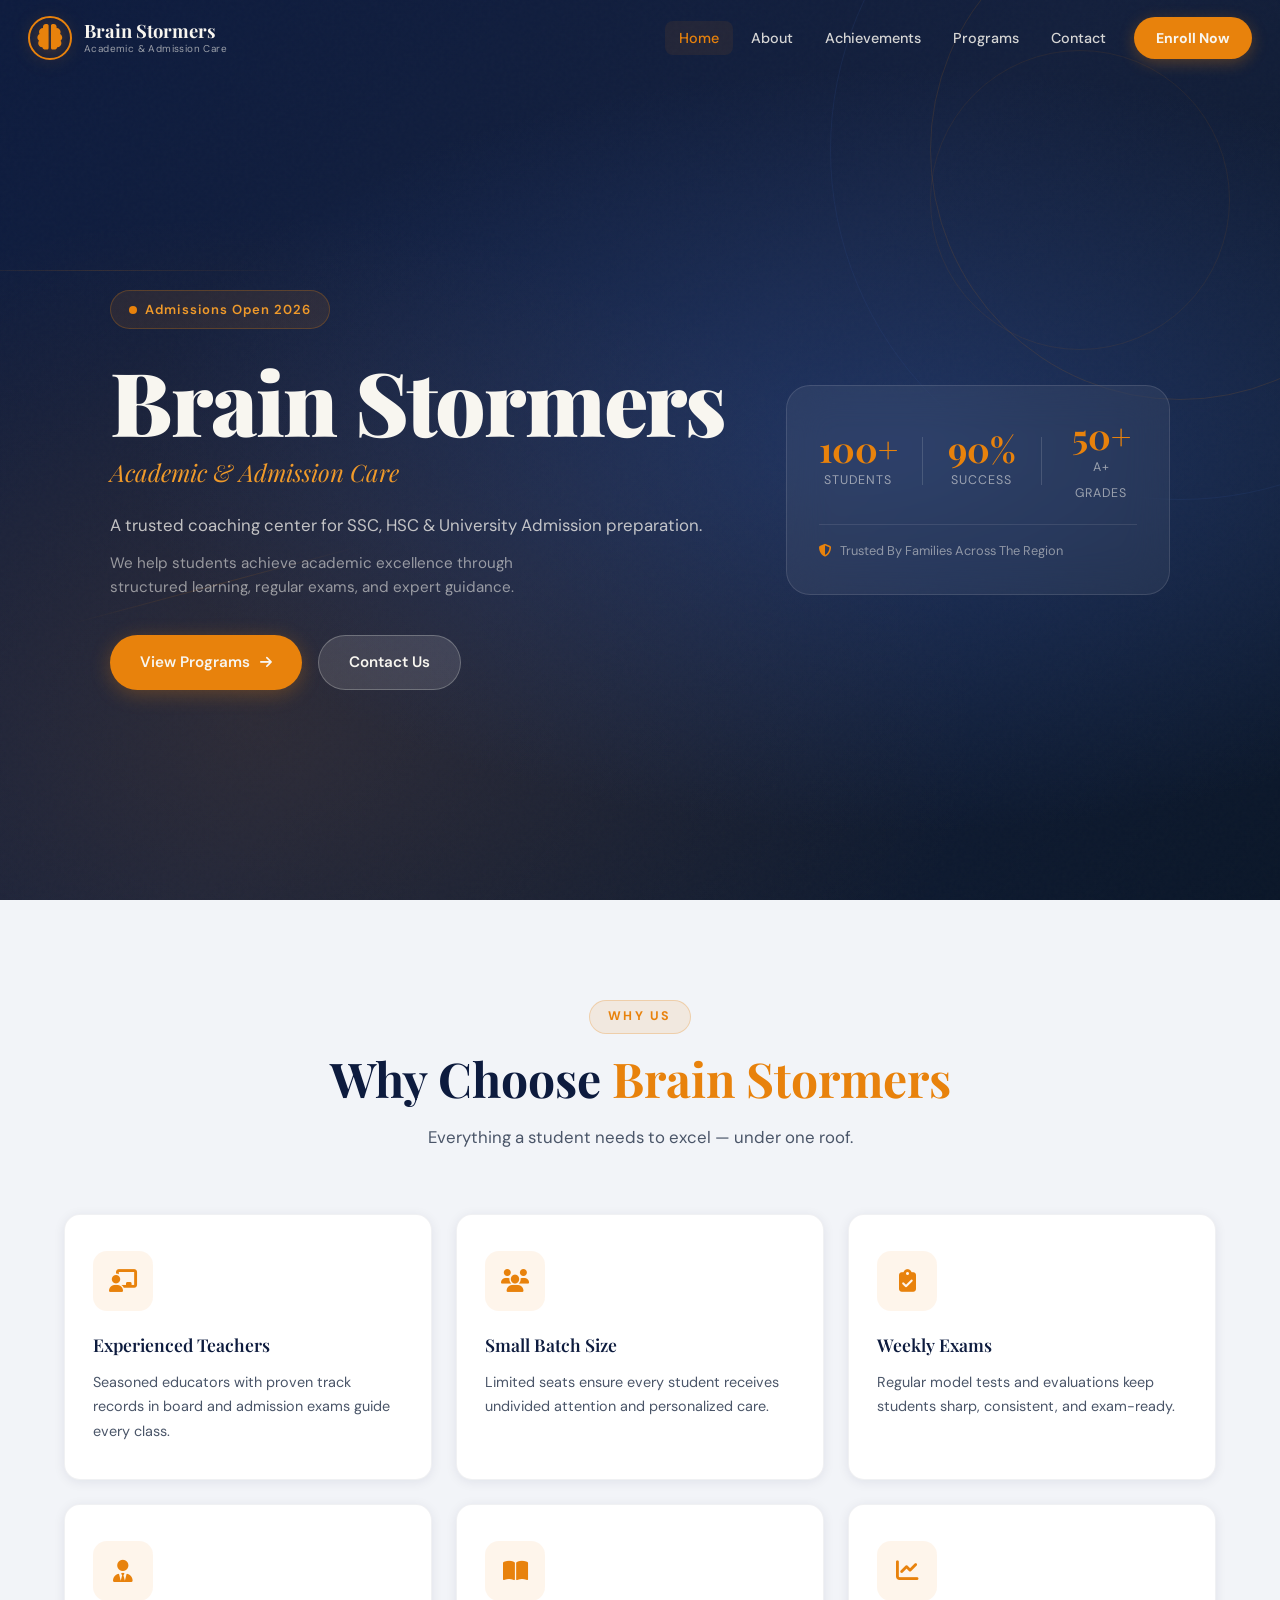
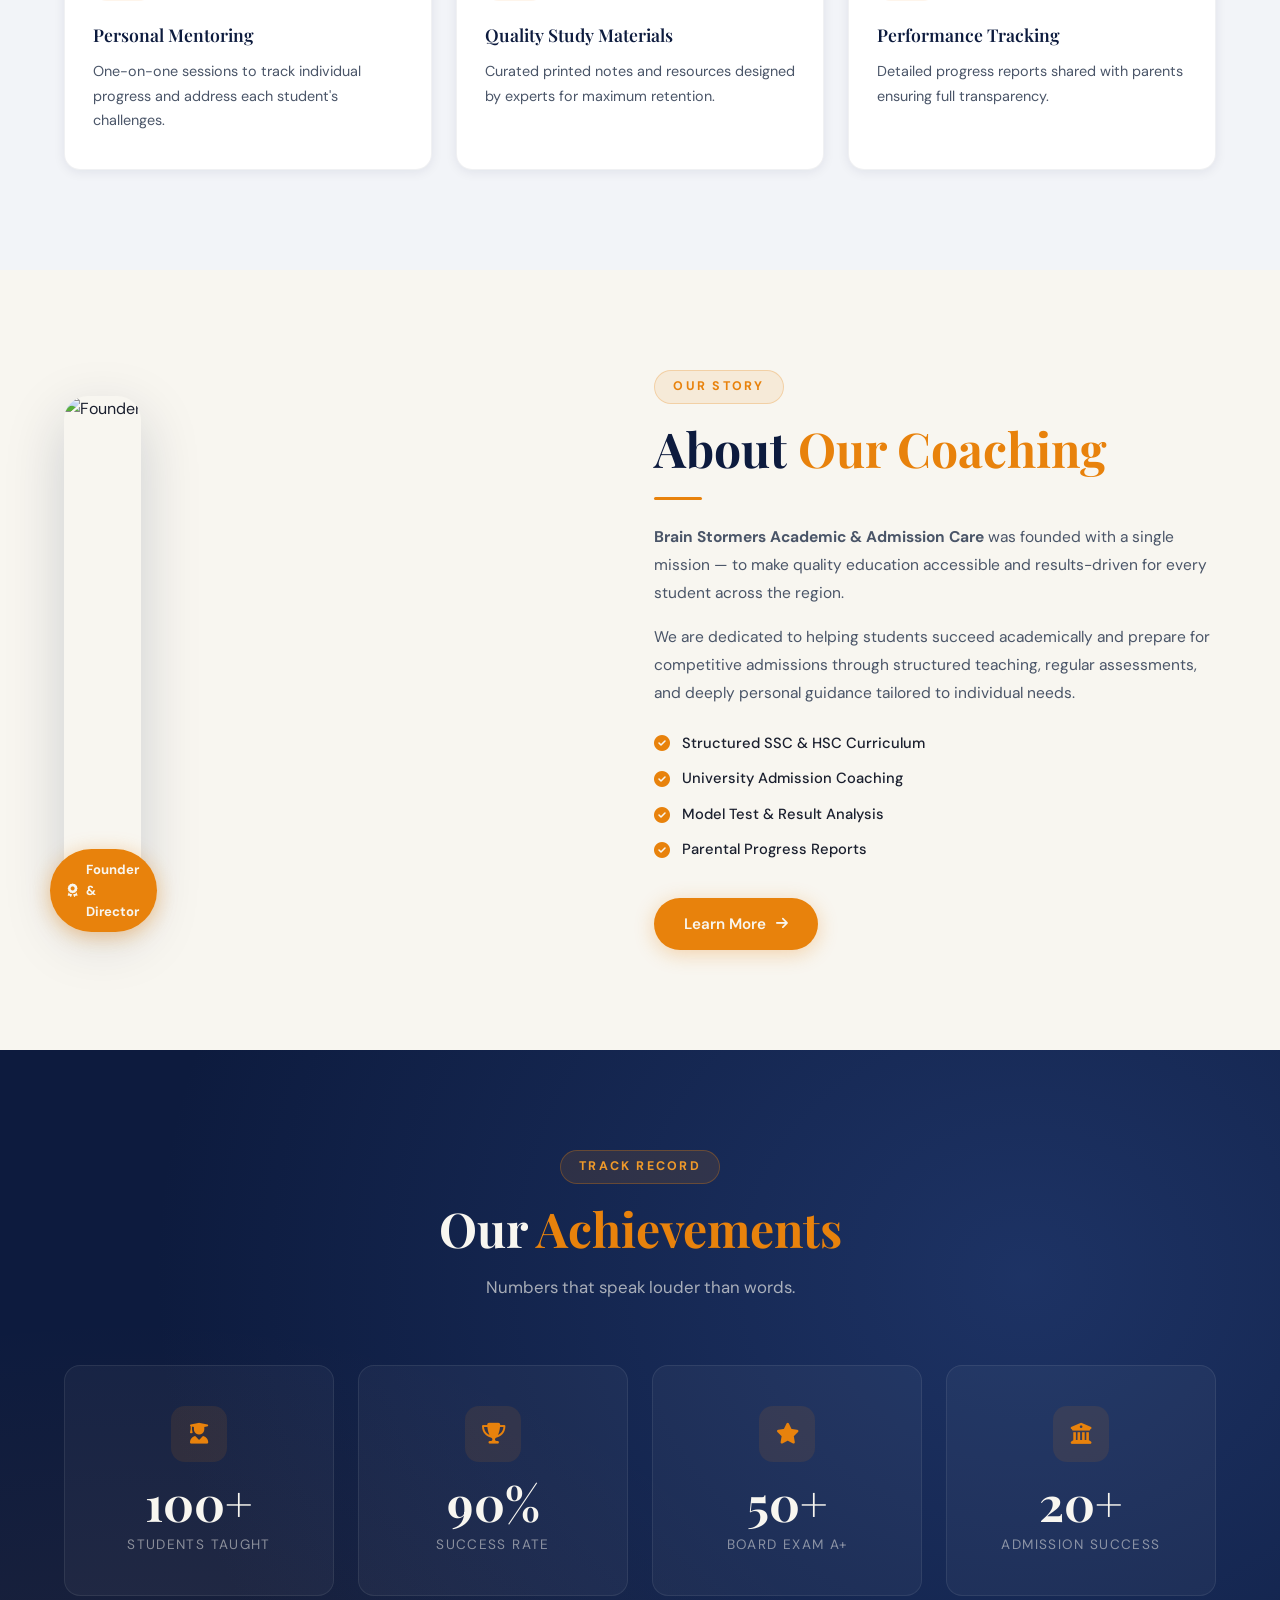
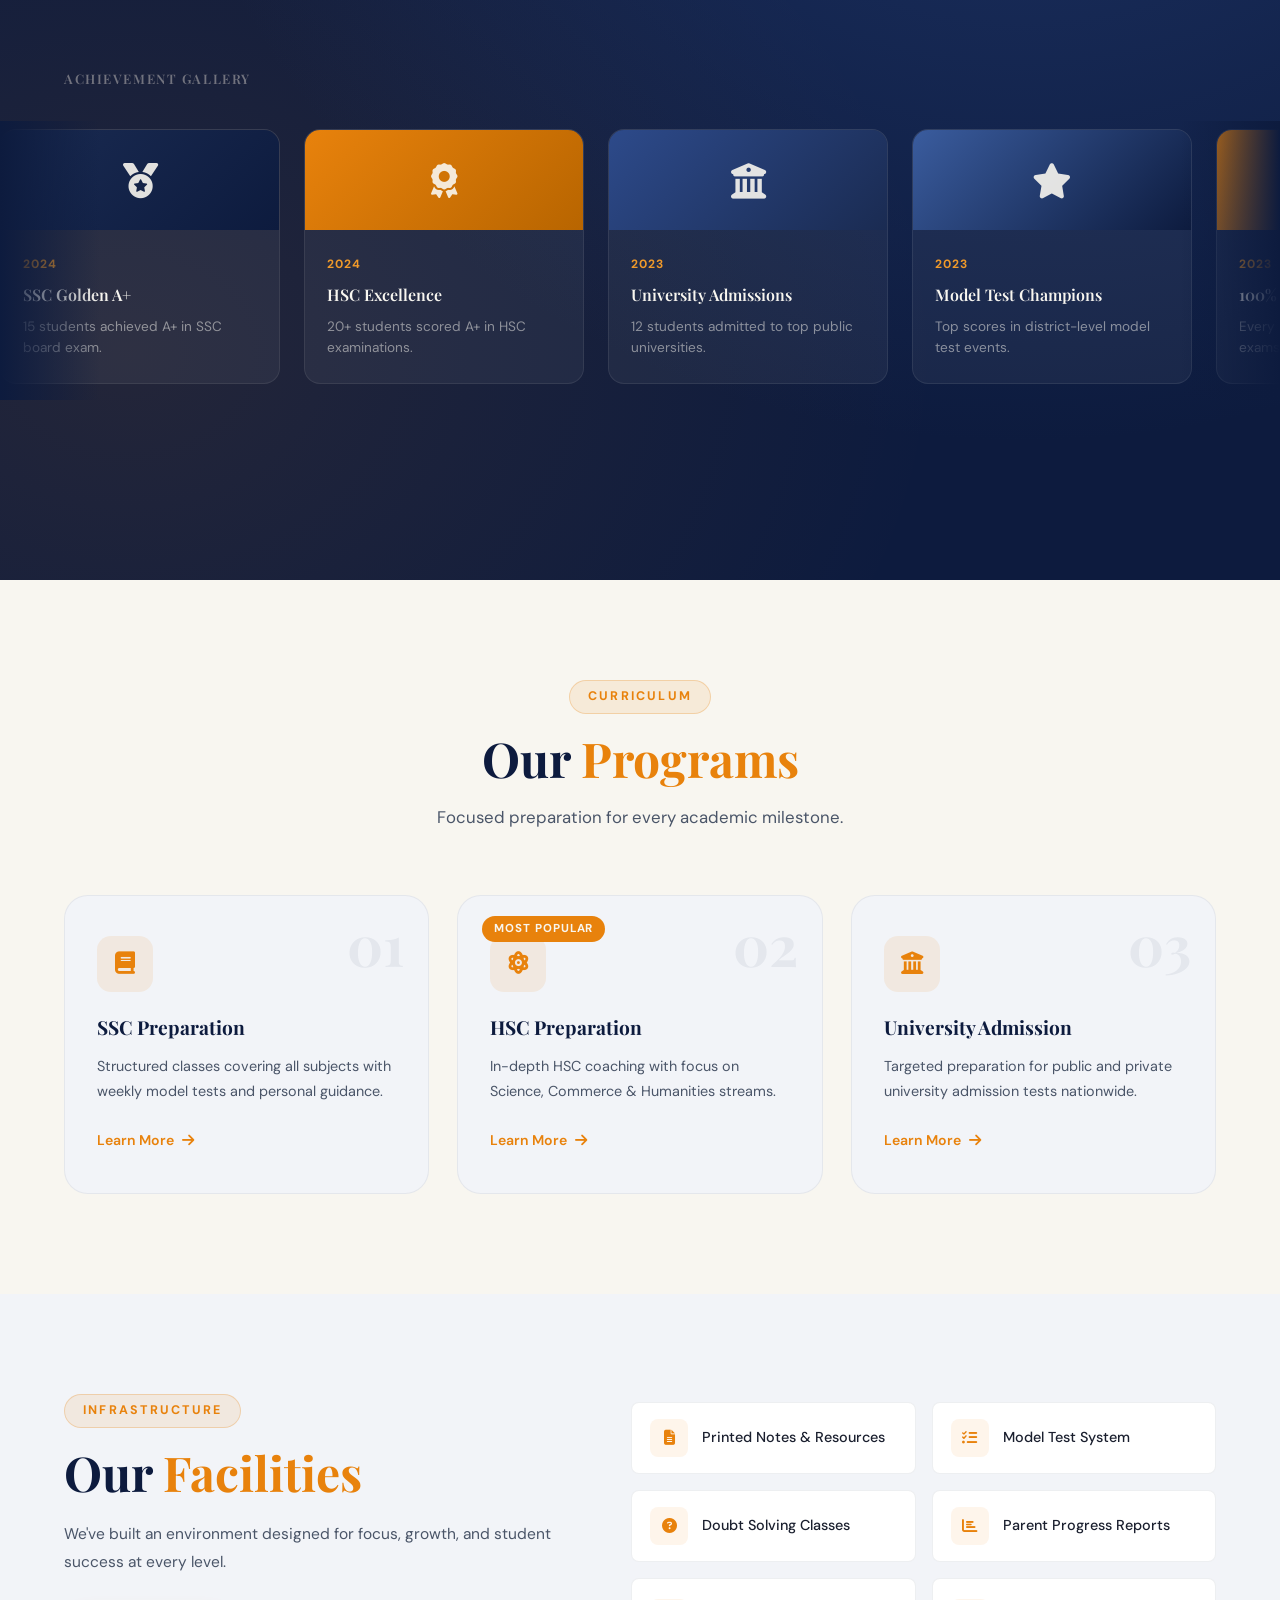
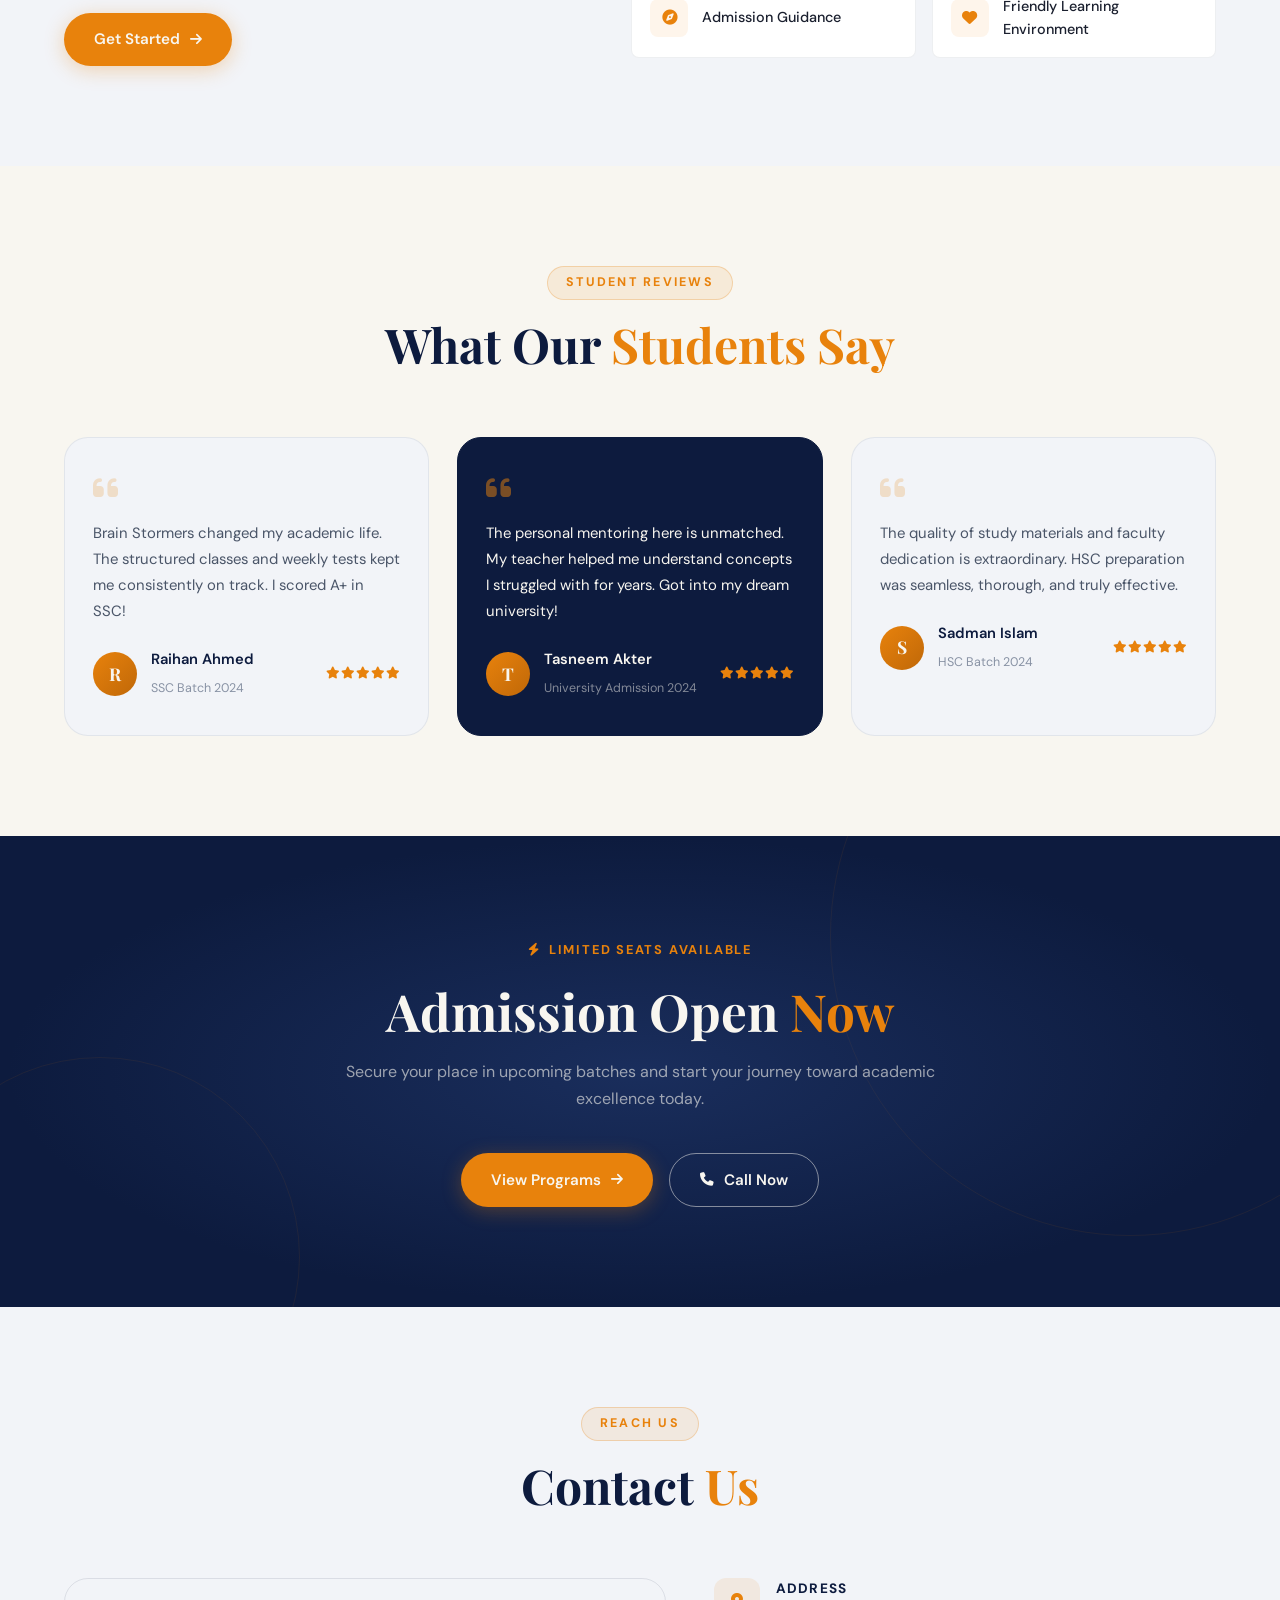
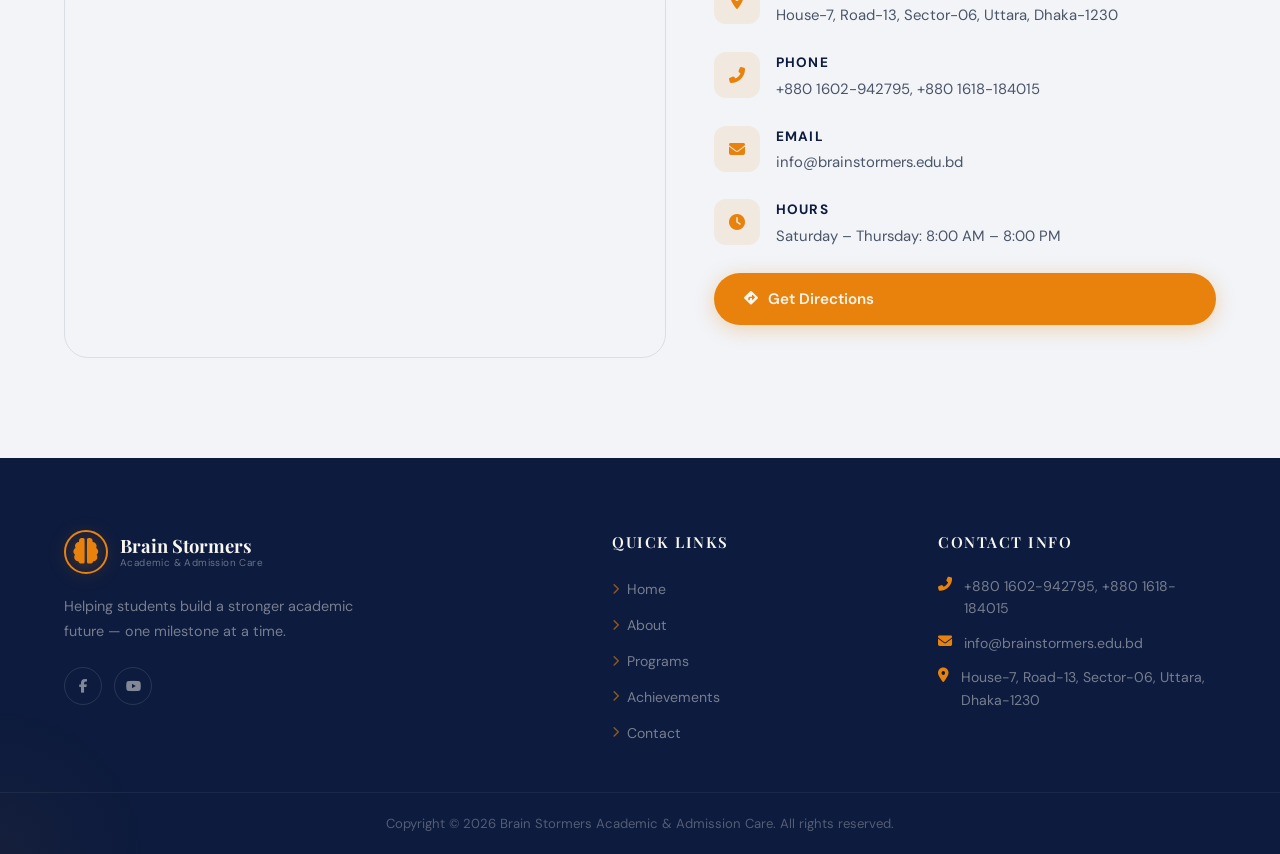
==== index.html @ 50e749c5 "important basic updating" ====
<!doctype html>
<html lang="en">
  <head>
    <meta charset="UTF-8" />
    <meta name="viewport" content="width=device-width, initial-scale=1.0" />
    <title>Brain Stormers Academic & Admission Care</title>
    <link rel="stylesheet" href="style.css" />
    <link
      href="https://fonts.googleapis.com/css2?family=Playfair+Display:ital,wght@0,400;0,600;0,700;0,900;1,400&family=DM+Sans:wght@300;400;500;600;700&display=swap"
      rel="stylesheet"
    />

    <!-- Awesome Font CDNJS link -->
    <link
      rel="stylesheet"
      href="https://cdnjs.cloudflare.com/ajax/libs/font-awesome/6.5.0/css/all.min.css"
    />

    <!-- Favicon link -->
    <link
      rel="shortcut icon"
      href="Library/Favicon/favicon.png"
      type="image/x-icon"
    />
  </head>

  <body>
    <!-- ===== NAVBAR ===== -->
    <nav class="navbar" id="navbar">
      <div class="nav-container">
        <a href="index.html" class="nav-logo">
          <div class="logo-icon">
            <svg
              viewBox="0 0 44 44"
              fill="none"
              xmlns="http://www.w3.org/2000/svg"
            >
              <circle
                cx="22"
                cy="22"
                r="21"
                stroke="#E8820C"
                stroke-width="2"
              />
              <g transform="translate(9,8) scale(0.05)">
                <path
                  d="M120 56c0-30.9 25.1-56 56-56l24 0c17.7 0 32 14.3 32 32l0 448c0 17.7-14.3 32-32 32l-32 0c-29.8 0-54.9-20.4-62-48-.7 0-1.3 0-2 0-44.2 0-80-35.8-80-80 0-18 6-34.6 16-48-19.4-14.6-32-37.8-32-64 0-30.9 17.6-57.8 43.2-71.1-7.1-12-11.2-26-11.2-40.9 0-44.2 35.8-80 80-80l0-24zm272 0l0 24c44.2 0 80 35.8 80 80 0 15-4.1 29-11.2 40.9 25.7 13.3 43.2 40.1 43.2 71.1 0 26.2-12.6 49.4-32 64 10 13.4 16 30 16 48 0 44.2-35.8 80-80 80-.7 0-1.3 0-2 0-7.1 27.6-32.2 48-62 48l-32 0c-17.7 0-32-14.3-32-32l0-448c0-17.7 14.3-32 32-32l24 0c30.9 0 56 25.1 56 56z"
                  fill="#E8820C"
                />
              </g>
            </svg>
          </div>
          <div class="logo-text">
            <span class="logo-main">Brain Stormers</span>
            <span class="logo-sub">Academic &amp; Admission Care</span>
          </div>
        </a>

        <button class="hamburger" id="hamburger" aria-label="Toggle menu">
          <span></span><span></span><span></span>
        </button>

        <ul class="nav-menu" id="navMenu">
          <li><a href="#home" class="nav-link active">Home</a></li>
          <li><a href="#about" class="nav-link">About</a></li>
          <li><a href="#achievements" class="nav-link">Achievements</a></li>
          <li><a href="#programs" class="nav-link">Programs</a></li>
          <li><a href="#contact" class="nav-link">Contact</a></li>
          <li><a href="#contact" class="nav-enroll">Enroll Now</a></li>
        </ul>
      </div>
    </nav>

    <!-- ===== HERO ===== -->
    <section class="hero" id="home">
      <div class="hero-bg">
        <div class="hero-overlay"></div>
        <div class="hero-noise"></div>
      </div>
      <div class="hero-geo">
        <div class="geo-circle geo-1"></div>
        <div class="geo-circle geo-2"></div>
        <div class="geo-circle geo-3"></div>
        <div class="geo-line geo-l1"></div>
        <div class="geo-line geo-l2"></div>
      </div>
      <div class="container hero-content">
        <div class="hero-inner">
          <div class="hero-badge">
            <span class="badge-dot"></span>
            Admissions Open 2026
          </div>
          <h1 class="hero-title">
            <span class="ht-line reveal-up">Brain Stormers</span>
            <span class="ht-sub reveal-up delay-1"
              >Academic &amp; Admission Care</span
            >
          </h1>
          <p class="hero-sub reveal-up delay-2">
            A trusted coaching center for SSC, HSC &amp; University Admission
            preparation.
          </p>
          <p class="hero-desc reveal-up delay-3">
            We help students achieve academic excellence through structured
            learning, regular exams, and expert guidance.
          </p>
          <div class="hero-btns reveal-up delay-4">
            <a href="#programs" class="btn btn-primary">
              <span>View Programs</span>
              <i class="fas fa-arrow-right"></i>
            </a>
            <a href="#contact" class="btn btn-glass">
              <span>Contact Us</span>
            </a>
          </div>
        </div>
        <div class="hero-card-float reveal-up delay-2">
          <div class="hcf-inner">
            <div class="hcf-stat">
              <strong>100+</strong><span>Students</span>
            </div>
            <div class="hcf-divider"></div>
            <div class="hcf-stat"><strong>90%</strong><span>Success</span></div>
            <div class="hcf-divider"></div>
            <div class="hcf-stat">
              <strong>50+</strong><span>A+ Grades</span>
            </div>
          </div>
          <div class="hcf-label">
            <i class="fas fa-shield-alt"></i> Trusted By Families Across The
            Region
          </div>
        </div>
      </div>
      <!-- <div class="scroll-down" id="scrollDown">
        <div class="sd-circle">
          <i class="fas fa-chevron-down"></i>
        </div>
        <span>Scroll</span>
      </div> -->
    </section>

    <!-- ===== WHY CHOOSE US ===== -->
    <section class="why-us section-pad" id="why">
      <div class="container">
        <div class="section-header" data-aos>
          <span class="section-tag">Why Us</span>
          <h2 class="section-title">
            Why Choose <span class="accent">Brain Stormers</span>
          </h2>
          <p class="section-desc">
            Everything a student needs to excel — under one roof.
          </p>
        </div>
        <div class="why-grid">
          <div class="why-card" data-aos data-delay="0">
            <div class="wc-icon-wrap">
              <div class="wc-icon-bg"></div>
              <i class="fas fa-chalkboard-teacher"></i>
            </div>
            <h3>Experienced Teachers</h3>
            <p>
              Seasoned educators with proven track records in board and
              admission exams guide every class.
            </p>
            <div class="wc-line"></div>
          </div>
          <div class="why-card" data-aos data-delay="100">
            <div class="wc-icon-wrap">
              <div class="wc-icon-bg"></div>
              <i class="fas fa-users"></i>
            </div>
            <h3>Small Batch Size</h3>
            <p>
              Limited seats ensure every student receives undivided attention
              and personalized care.
            </p>
            <div class="wc-line"></div>
          </div>
          <div class="why-card" data-aos data-delay="200">
            <div class="wc-icon-wrap">
              <div class="wc-icon-bg"></div>
              <i class="fas fa-clipboard-check"></i>
            </div>
            <h3>Weekly Exams</h3>
            <p>
              Regular model tests and evaluations keep students sharp,
              consistent, and exam-ready.
            </p>
            <div class="wc-line"></div>
          </div>
          <div class="why-card" data-aos data-delay="300">
            <div class="wc-icon-wrap">
              <div class="wc-icon-bg"></div>
              <i class="fas fa-user-tie"></i>
            </div>
            <h3>Personal Mentoring</h3>
            <p>
              One-on-one sessions to track individual progress and address each
              student's challenges.
            </p>
            <div class="wc-line"></div>
          </div>
          <div class="why-card" data-aos data-delay="400">
            <div class="wc-icon-wrap">
              <div class="wc-icon-bg"></div>
              <i class="fas fa-book-open"></i>
            </div>
            <h3>Quality Study Materials</h3>
            <p>
              Curated printed notes and resources designed by experts for
              maximum retention.
            </p>
            <div class="wc-line"></div>
          </div>
          <div class="why-card" data-aos data-delay="500">
            <div class="wc-icon-wrap">
              <div class="wc-icon-bg"></div>
              <i class="fas fa-chart-line"></i>
            </div>
            <h3>Performance Tracking</h3>
            <p>
              Detailed progress reports shared with parents ensuring full
              transparency.
            </p>
            <div class="wc-line"></div>
          </div>
        </div>
      </div>
    </section>

    <!-- ===== ABOUT ===== -->
    <section class="about section-pad" id="about">
      <div class="container">
        <div class="about-inner">
          <div class="about-img-col" data-aos>
            <div class="founder-card">
              <div class="founder-img-box">
                <img
                  src="Library/ownerPic/owner.jpg"
                  alt="Founder"
                  class="founder-img"
                />
                <div class="founder-hover-overlay">
                  <div class="fho-content">
                    <!-- <div class="fho-ring"></div> -->
                    <h3>Engr. Eram Tahmid</h3>
                    <span class="fho-role">Founder &amp; Head Educator</span>
                    <div class="fho-divider"></div>
                    <p>BCS Police Cadre (43 BCS)</p>
                    <p>MBA (DU-IBA), B.Sc in Mechanical Enginnering (BUET)</p>
                    <p>
                      Ex. Aerospace engineer , <a
                        href="https://www.biman-airlines.com"
                        target="_blank"
                        >Biman Bangladesh Airlines Ltd</a
                      >
                    </p>
                    <p>
                      <i class="fa-solid fa-mobile-screen"></i>
                      <b>Phone :</b>+880 1624-175940
                    </p>
                    <div class="fho-tags">
                      <span
                        ><i class="fas fa-graduation-cap"></i>BCS Police
                        Cadre</span
                      >
                      <span><i class="fas fa-briefcase"></i> 10+ Yrs</span>
                    </div>
                    <!-- <div class="fho-socials phone-number">
                    <a href="#"><i class="fab fa-facebook-f"></i></a>
                    <a href="#"><i class="fab fa-linkedin-in"></i></a>
                    <a href="#"><i class="fas fa-envelope"></i></a>
                  </div> -->
                  </div>
                </div>
              </div>
              <div class="founder-badge-tag">
                <i class="fas fa-award"></i> Founder &amp; Director
              </div>
              <!-- <div class="founder-deco"></div> -->
            </div>
          </div>

          <div class="about-content-col" data-aos data-delay="200">
            <span class="section-tag">Our Story</span>
            <h2 class="section-title">
              About <span class="accent">Our Coaching</span>
            </h2>
            <div class="about-line"></div>
            <p class="about-para">
              <strong>Brain Stormers Academic &amp; Admission Care</strong> was
              founded with a single mission — to make quality education
              accessible and results-driven for every student across the region.
            </p>
            <p class="about-para">
              We are dedicated to helping students succeed academically and
              prepare for competitive admissions through structured teaching,
              regular assessments, and deeply personal guidance tailored to
              individual needs.
            </p>
            <div class="about-checklist">
              <div class="ac-item">
                <i class="fas fa-check-circle"></i
                ><span>Structured SSC &amp; HSC Curriculum</span>
              </div>
              <div class="ac-item">
                <i class="fas fa-check-circle"></i
                ><span>University Admission Coaching</span>
              </div>
              <div class="ac-item">
                <i class="fas fa-check-circle"></i
                ><span>Model Test &amp; Result Analysis</span>
              </div>
              <div class="ac-item">
                <i class="fas fa-check-circle"></i
                ><span>Parental Progress Reports</span>
              </div>
            </div>
            <a href="#" class="btn btn-primary">
              <span>Learn More</span>
              <i class="fas fa-arrow-right"></i>
            </a>
          </div>
        </div>
      </div>
    </section>

    <!-- ===== ACHIEVEMENTS ===== -->
    <section class="achievements section-pad" id="achievements">
      <div class="ach-hero-bg"></div>
      <div class="container" style="position: relative; z-index: 2">
        <div class="section-header light" data-aos>
          <span class="section-tag light-tag">Track Record</span>
          <h2 class="section-title" style="color: #f8f6f0">
            Our <span class="accent">Achievements</span>
          </h2>
          <p class="section-desc" style="color: rgba(248, 246, 240, 0.65)">
            Numbers that speak louder than words.
          </p>
        </div>
        <div class="stats-grid">
          <div class="stat-box" data-aos data-delay="0">
            <div class="stat-icon-wrap">
              <i class="fas fa-user-graduate"></i>
            </div>
            <div class="stat-num">
              <span class="counter" data-target="100">0</span>+
            </div>
            <div class="stat-lbl">Students Taught</div>
          </div>
          <div class="stat-box" data-aos data-delay="150">
            <div class="stat-icon-wrap"><i class="fas fa-trophy"></i></div>
            <div class="stat-num">
              <span class="counter" data-target="90">0</span>%
            </div>
            <div class="stat-lbl">Success Rate</div>
          </div>
          <div class="stat-box" data-aos data-delay="300">
            <div class="stat-icon-wrap"><i class="fas fa-star"></i></div>
            <div class="stat-num">
              <span class="counter" data-target="50">0</span>+
            </div>
            <div class="stat-lbl">Board Exam A+</div>
          </div>
          <div class="stat-box" data-aos data-delay="450">
            <div class="stat-icon-wrap"><i class="fas fa-university"></i></div>
            <div class="stat-num">
              <span class="counter" data-target="20">0</span>+
            </div>
            <div class="stat-lbl">Admission Success</div>
          </div>
        </div>
      </div>

      <!-- Auto-scrolling slider -->
      <div class="ach-slider-section">
        <div class="container">
          <h3 class="slider-heading">Achievement Gallery</h3>
        </div>
        <div class="slider-overflow">
          <div class="slider-track" id="sliderTrack">
            <div class="ach-card">
              <div
                class="ach-icon-box"
                style="background: linear-gradient(135deg, #1a2b52, #0d1b3e)"
              >
                <i class="fas fa-medal"></i>
              </div>
              <div class="ach-body">
                <span class="ach-yr">2024</span>
                <h4>SSC Golden A+</h4>
                <p>15 students achieved A+ in SSC board exam.</p>
              </div>
            </div>
            <div class="ach-card">
              <div
                class="ach-icon-box"
                style="background: linear-gradient(135deg, #e8820c, #b86500)"
              >
                <i class="fas fa-award"></i>
              </div>
              <div class="ach-body">
                <span class="ach-yr">2024</span>
                <h4>HSC Excellence</h4>
                <p>20+ students scored A+ in HSC examinations.</p>
              </div>
            </div>
            <div class="ach-card">
              <div
                class="ach-icon-box"
                style="background: linear-gradient(135deg, #2d4a8a, #1a2b52)"
              >
                <i class="fas fa-university"></i>
              </div>
              <div class="ach-body">
                <span class="ach-yr">2023</span>
                <h4>University Admissions</h4>
                <p>12 students admitted to top public universities.</p>
              </div>
            </div>
            <div class="ach-card">
              <div
                class="ach-icon-box"
                style="background: linear-gradient(135deg, #3a5c9e, #0d1b3e)"
              >
                <i class="fas fa-star"></i>
              </div>
              <div class="ach-body">
                <span class="ach-yr">2023</span>
                <h4>Model Test Champions</h4>
                <p>Top scores in district-level model test events.</p>
              </div>
            </div>
            <div class="ach-card">
              <div
                class="ach-icon-box"
                style="background: linear-gradient(135deg, #e8820c, #1a2b52)"
              >
                <i class="fas fa-graduation-cap"></i>
              </div>
              <div class="ach-body">
                <span class="ach-yr">2023</span>
                <h4>100% Pass Rate</h4>
                <p>Every student passed their board exams this year.</p>
              </div>
            </div>
            <div class="ach-card">
              <div
                class="ach-icon-box"
                style="background: linear-gradient(135deg, #0d1b3e, #e8820c)"
              >
                <i class="fas fa-rocket"></i>
              </div>
              <div class="ach-body">
                <span class="ach-yr">2022</span>
                <h4>Best Coaching Award</h4>
                <p>Recognized as leading coaching center in the region.</p>
              </div>
            </div>
            <!-- Clones -->
            <div class="ach-card">
              <div
                class="ach-icon-box"
                style="background: linear-gradient(135deg, #1a2b52, #0d1b3e)"
              >
                <i class="fas fa-medal"></i>
              </div>
              <div class="ach-body">
                <span class="ach-yr">2024</span>
                <h4>SSC Golden A+</h4>
                <p>15 students achieved A+ in SSC board exam.</p>
              </div>
            </div>
            <div class="ach-card">
              <div
                class="ach-icon-box"
                style="background: linear-gradient(135deg, #e8820c, #b86500)"
              >
                <i class="fas fa-award"></i>
              </div>
              <div class="ach-body">
                <span class="ach-yr">2024</span>
                <h4>HSC Excellence</h4>
                <p>20+ students scored A+ in HSC examinations.</p>
              </div>
            </div>
            <div class="ach-card">
              <div
                class="ach-icon-box"
                style="background: linear-gradient(135deg, #2d4a8a, #1a2b52)"
              >
                <i class="fas fa-university"></i>
              </div>
              <div class="ach-body">
                <span class="ach-yr">2023</span>
                <h4>University Admissions</h4>
                <p>12 students admitted to top public universities.</p>
              </div>
            </div>
            <div class="ach-card">
              <div
                class="ach-icon-box"
                style="background: linear-gradient(135deg, #3a5c9e, #0d1b3e)"
              >
                <i class="fas fa-star"></i>
              </div>
              <div class="ach-body">
                <span class="ach-yr">2023</span>
                <h4>Model Test Champions</h4>
                <p>Top scores in district-level model test events.</p>
              </div>
            </div>
            <div class="ach-card">
              <div
                class="ach-icon-box"
                style="background: linear-gradient(135deg, #e8820c, #1a2b52)"
              >
                <i class="fas fa-graduation-cap"></i>
              </div>
              <div class="ach-body">
                <span class="ach-yr">2023</span>
                <h4>100% Pass Rate</h4>
                <p>Every student passed their board exams this year.</p>
              </div>
            </div>
            <div class="ach-card">
              <div
                class="ach-icon-box"
                style="background: linear-gradient(135deg, #0d1b3e, #e8820c)"
              >
                <i class="fas fa-rocket"></i>
              </div>
              <div class="ach-body">
                <span class="ach-yr">2022</span>
                <h4>Best Coaching Award</h4>
                <p>Recognized as leading coaching center in the region.</p>
              </div>
            </div>
          </div>
        </div>
      </div>
    </section>

    <!-- ===== PROGRAMS ===== -->
    <section class="programs section-pad" id="programs">
      <div class="container">
        <div class="section-header" data-aos>
          <span class="section-tag">Curriculum</span>
          <h2 class="section-title">
            Our <span class="accent">Programs</span>
          </h2>
          <p class="section-desc">
            Focused preparation for every academic milestone.
          </p>
        </div>
        <div class="prog-grid">
          <div class="prog-card" data-aos data-delay="0">
            <div class="prog-num">01</div>
            <div class="prog-icon-box"><i class="fas fa-book"></i></div>
            <h3>SSC Preparation</h3>
            <p>
              Structured classes covering all subjects with weekly model tests
              and personal guidance.
            </p>
            <a href="#" class="prog-link"
              >Learn More <i class="fas fa-arrow-right"></i
            ></a>
          </div>
          <div class="prog-card featured-prog" data-aos data-delay="150">
            <div class="prog-popular">Most Popular</div>
            <div class="prog-num">02</div>
            <div class="prog-icon-box"><i class="fas fa-atom"></i></div>
            <h3>HSC Preparation</h3>
            <p>
              In-depth HSC coaching with focus on Science, Commerce &amp;
              Humanities streams.
            </p>
            <a href="#" class="prog-link"
              >Learn More <i class="fas fa-arrow-right"></i
            ></a>
          </div>
          <div class="prog-card" data-aos data-delay="300">
            <div class="prog-num">03</div>
            <div class="prog-icon-box"><i class="fas fa-university"></i></div>
            <h3>University Admission</h3>
            <p>
              Targeted preparation for public and private university admission
              tests nationwide.
            </p>
            <a href="#" class="prog-link"
              >Learn More <i class="fas fa-arrow-right"></i
            ></a>
          </div>
        </div>
      </div>
    </section>

    <!-- ===== FACILITIES ===== -->
    <section class="facilities section-pad">
      <div class="container">
        <div class="fac-wrap">
          <div class="fac-text" data-aos>
            <span class="section-tag">Infrastructure</span>
            <h2 class="section-title">
              Our <span class="accent">Facilities</span>
            </h2>
            <p class="fac-intro">
              We've built an environment designed for focus, growth, and student
              success at every level.
            </p>
            <a href="#contact" class="btn btn-primary">
              <span>Get Started</span>
              <i class="fas fa-arrow-right"></i>
            </a>
          </div>
          <div class="fac-list-wrap" data-aos data-delay="200">
            <div class="fac-item">
              <div class="fac-icon"><i class="fas fa-file-alt"></i></div>
              <span>Printed Notes &amp; Resources</span>
            </div>
            <div class="fac-item">
              <div class="fac-icon"><i class="fas fa-tasks"></i></div>
              <span>Model Test System</span>
            </div>
            <div class="fac-item">
              <div class="fac-icon"><i class="fas fa-question-circle"></i></div>
              <span>Doubt Solving Classes</span>
            </div>
            <div class="fac-item">
              <div class="fac-icon"><i class="fas fa-chart-bar"></i></div>
              <span>Parent Progress Reports</span>
            </div>
            <div class="fac-item">
              <div class="fac-icon"><i class="fas fa-compass"></i></div>
              <span>Admission Guidance</span>
            </div>
            <div class="fac-item">
              <div class="fac-icon"><i class="fas fa-heart"></i></div>
              <span>Friendly Learning Environment</span>
            </div>
          </div>
        </div>
      </div>
    </section>

    <!-- ===== TESTIMONIALS ===== -->
    <section class="testimonials section-pad">
      <div class="container">
        <div class="section-header" data-aos>
          <span class="section-tag">Student Reviews</span>
          <h2 class="section-title">
            What Our <span class="accent">Students Say</span>
          </h2>
        </div>
        <div class="testi-grid">
          <div class="testi-card" data-aos data-delay="0">
            <div class="testi-quote"><i class="fas fa-quote-left"></i></div>
            <p>
              Brain Stormers changed my academic life. The structured classes
              and weekly tests kept me consistently on track. I scored A+ in
              SSC!
            </p>
            <div class="testi-footer">
              <div class="testi-av">R</div>
              <div class="testi-info">
                <h4>Raihan Ahmed</h4>
                <span>SSC Batch 2024</span>
              </div>
              <div class="testi-stars">
                <i class="fas fa-star"></i><i class="fas fa-star"></i
                ><i class="fas fa-star"></i><i class="fas fa-star"></i
                ><i class="fas fa-star"></i>
              </div>
            </div>
          </div>
          <div class="testi-card testi-featured" data-aos data-delay="150">
            <div class="testi-quote"><i class="fas fa-quote-left"></i></div>
            <p>
              The personal mentoring here is unmatched. My teacher helped me
              understand concepts I struggled with for years. Got into my dream
              university!
            </p>
            <div class="testi-footer">
              <div class="testi-av">T</div>
              <div class="testi-info">
                <h4>Tasneem Akter</h4>
                <span>University Admission 2024</span>
              </div>
              <div class="testi-stars">
                <i class="fas fa-star"></i><i class="fas fa-star"></i
                ><i class="fas fa-star"></i><i class="fas fa-star"></i
                ><i class="fas fa-star"></i>
              </div>
            </div>
          </div>
          <div class="testi-card" data-aos data-delay="300">
            <div class="testi-quote"><i class="fas fa-quote-left"></i></div>
            <p>
              The quality of study materials and faculty dedication is
              extraordinary. HSC preparation was seamless, thorough, and truly
              effective.
            </p>
            <div class="testi-footer">
              <div class="testi-av">S</div>
              <div class="testi-info">
                <h4>Sadman Islam</h4>
                <span>HSC Batch 2024</span>
              </div>
              <div class="testi-stars">
                <i class="fas fa-star"></i><i class="fas fa-star"></i
                ><i class="fas fa-star"></i><i class="fas fa-star"></i
                ><i class="fas fa-star"></i>
              </div>
            </div>
          </div>
        </div>
      </div>
    </section>

    <!-- ===== CTA ===== -->
    <section class="cta-section">
      <div class="cta-bg-art">
        <div class="cta-circle c1"></div>
        <div class="cta-circle c2"></div>
        <div class="cta-noise"></div>
      </div>
      <div class="container cta-content">
        <div class="cta-label">
          <i class="fas fa-bolt"></i> Limited Seats Available
        </div>
        <h2 class="cta-h">Admission Open <span class="cta-acc">Now</span></h2>
        <p class="cta-p">
          Secure your place in upcoming batches and start your journey toward
          academic excellence today.
        </p>
        <div class="cta-btns">
          <a href="#programs" class="btn btn-primary">
            <span>View Programs</span>
            <i class="fas fa-arrow-right"></i>
          </a>
          <a href="tel:+8801602942795" class="btn btn-outline-wt">
            <i class="fas fa-phone"></i>
            <span>Call Now</span>
          </a>
        </div>
      </div>
    </section>

    <!-- ===== CONTACT ===== -->
    <section class="contact section-pad" id="contact">
      <div class="container">
        <div class="section-header" data-aos>
          <span class="section-tag">Reach Us</span>
          <h2 class="section-title">Contact <span class="accent">Us</span></h2>
        </div>
        <div class="contact-wrap">
          <div class="contact-map-box" data-aos>
            <!-- <div class="map-ph">
            <i class="fas fa-map-marked-alt"></i>
            <p>Google Map</p>
            <span>Click the button beside to find us</span>
          </div> -->
            <video
              src="Library/location-Album/locationvideo.mp4"
              loop
              muted
              autoplay
              playsinline
              preload="auto"
              style="width: 100%; height: 100%; object-fit: cover"
            ></video>
          </div>
          <div class="contact-details" data-aos data-delay="200">
            <div class="cd-item">
              <div class="cd-icon"><i class="fas fa-map-marker-alt"></i></div>
              <div class="cd-text">
                <h4>Address</h4>
                <p>House-7, Road-13, Sector-06, Uttara, Dhaka-1230</p>
              </div>
            </div>
            <div class="cd-item">
              <div class="cd-icon"><i class="fas fa-phone-alt"></i></div>
              <div class="cd-text">
                <h4>Phone</h4>
                <p>+880 1602-942795, +880 1618-184015</p>
              </div>
            </div>
            <div class="cd-item">
              <div class="cd-icon"><i class="fas fa-envelope"></i></div>
              <div class="cd-text">
                <h4>Email</h4>
                <p>info@brainstormers.edu.bd</p>
              </div>
            </div>
            <div class="cd-item">
              <div class="cd-icon"><i class="fas fa-clock"></i></div>
              <div class="cd-text">
                <h4>Hours</h4>
                <p>Saturday – Thursday: 8:00 AM – 8:00 PM</p>
              </div>
            </div>
            <a
              href="https://www.google.com/maps/dir//Brain+Stormers,+House-7+Road-13,+Dhaka+1230/@23.8690695,90.4001641,17z/data=!4m16!1m7!3m6!1s0x3755c50020c4054f:0x29db39914a99fa!2sBrain+Stormers!8m2!3d23.8690695!4d90.402739!16s%2Fg%2F11ldl_xnlw!4m7!1m0!1m5!1m1!1s0x3755c50020c4054f:0x29db39914a99fa!2m2!1d90.4027391!2d23.8690665?entry=ttu&g_ep=EgoyMDI2MDMyNC4wIKXMDSoASAFQAw%3D%3D"
              target="_blank"
              class="btn btn-primary"
            >
              <i class="fas fa-directions"></i>
              <span>Get Directions</span>
            </a>
          </div>
        </div>
      </div>
    </section>

    <!-- ===== FOOTER ===== -->
    <footer class="footer">
      <div class="footer-main">
        <div class="container footer-grid">
          <div class="footer-brand">
            <a href="#home" class="nav-logo footer-logo">
              <div class="logo-icon">
                <svg
                  viewBox="0 0 44 44"
                  fill="none"
                  xmlns="http://www.w3.org/2000/svg"
                >
                  <circle
                    cx="22"
                    cy="22"
                    r="21"
                    stroke="#E8820C"
                    stroke-width="2"
                  />
                  <g transform="translate(9,8) scale(0.05)">
                    <path
                      d="M120 56c0-30.9 25.1-56 56-56l24 0c17.7 0 32 14.3 32 32l0 448c0 17.7-14.3 32-32 32l-32 0c-29.8 0-54.9-20.4-62-48-.7 0-1.3 0-2 0-44.2 0-80-35.8-80-80 0-18 6-34.6 16-48-19.4-14.6-32-37.8-32-64 0-30.9 17.6-57.8 43.2-71.1-7.1-12-11.2-26-11.2-40.9 0-44.2 35.8-80 80-80l0-24zm272 0l0 24c44.2 0 80 35.8 80 80 0 15-4.1 29-11.2 40.9 25.7 13.3 43.2 40.1 43.2 71.1 0 26.2-12.6 49.4-32 64 10 13.4 16 30 16 48 0 44.2-35.8 80-80 80-.7 0-1.3 0-2 0-7.1 27.6-32.2 48-62 48l-32 0c-17.7 0-32-14.3-32-32l0-448c0-17.7 14.3-32 32-32l24 0c30.9 0 56 25.1 56 56z"
                      fill="#E8820C"
                    />
                  </g>
                </svg>
              </div>
              <div class="logo-text">
                <span class="logo-main">Brain Stormers</span>
                <span class="logo-sub">Academic &amp; Admission Care</span>
              </div>
            </a>
            <p class="footer-tagline">
              Helping students build a stronger academic future — one milestone
              at a time.
            </p>
            <div class="footer-socials">
              <a
                href="https://www.facebook.com/brainstormersbd"
                target="_blank"
                aria-label="Facebook"
                ><i class="fab fa-facebook-f"></i
              ></a>
              <a
                href="https://www.youtube.com/channel/UC617Cusr6fyNm_f1_KgOw0A"
                target="_blank"
                aria-label="YouTube"
                ><i class="fab fa-youtube"></i
              ></a>
              <!-- <a href="#" aria-label="WhatsApp"><i class="fab fa-whatsapp"></i></a> -->
              <!-- <a href="#" aria-label="Instagram"><i class="fab fa-instagram"></i></a> -->
            </div>
          </div>
          <div class="footer-col">
            <h4>Quick Links</h4>
            <ul>
              <li>
                <a href="#home"><i class="fas fa-chevron-right"></i> Home</a>
              </li>
              <li>
                <a href="#about"><i class="fas fa-chevron-right"></i> About</a>
              </li>
              <li>
                <a href="#programs"
                  ><i class="fas fa-chevron-right"></i> Programs</a
                >
              </li>
              <li>
                <a href="#achievements"
                  ><i class="fas fa-chevron-right"></i> Achievements</a
                >
              </li>
              <li>
                <a href="#contact"
                  ><i class="fas fa-chevron-right"></i> Contact</a
                >
              </li>
            </ul>
          </div>
          <div class="footer-col">
            <h4>Contact Info</h4>
            <div class="fci">
              <i class="fas fa-phone-alt"></i
              ><span>+880 1602-942795, +880 1618-184015</span>
            </div>
            <div class="fci">
              <i class="fas fa-envelope"></i
              ><span>info@brainstormers.edu.bd</span>
            </div>
            <div class="fci">
              <i class="fas fa-map-marker-alt"></i
              ><span>House-7, Road-13, Sector-06, Uttara, Dhaka-1230</span>
            </div>
          </div>
        </div>
      </div>
      <div class="footer-bottom">
        <div class="container">
          <p>
            Copyright &copy; 2026 Brain Stormers Academic &amp; Admission Care.
            All rights reserved.
          </p>
        </div>
      </div>
    </footer>

    <!-- Back to Top -->
    <button class="btt-btn" id="backToTop" aria-label="Back to top">
      <i class="fas fa-chevron-up"></i>
    </button>

    <script src="script.js"></script>
  </body>
</html>
---- style.css ----
/* ============================================================
   BRAIN STORMERS — PREMIUM MATTE ACADEMIC DESIGN
   style.css
   ============================================================ */

/* ===== CSS VARIABLES ===== */
:root {
  --navy: #0d1b3e;
  --navy-mid: #1a2b52;
  --navy-light: #2d4a8a;
  --amber: #e8820c;
  --amber-dark: #c06808;
  --amber-light: #f09a2a;
  --white: #f8f6f0;
  --off-white: #eef0f5;
  --grey: #8892a4;
  --grey-light: #c8d0dc;
  --text: #1a1f2e;
  --text-light: #4a5568;
  --card-bg: #ffffff;
  --section-alt: #f2f4f8;
  --shadow-sm: 0 2px 12px rgba(13, 27, 62, 0.08);
  --shadow-md: 0 8px 32px rgba(13, 27, 62, 0.12);
  --shadow-lg: 0 20px 60px rgba(13, 27, 62, 0.18);
  --radius: 16px;
  --radius-sm: 8px;
  --radius-lg: 24px;
  --transition: 0.35s cubic-bezier(0.25, 0.46, 0.45, 0.94);
}

/* ===== RESET & BASE ===== */
*,
*::before,
*::after {
  box-sizing: border-box;
  margin: 0;
  padding: 0;
}

::selection {
  color: #fff;
  background-color: var(--amber-light);
}

html {
  scroll-behavior: smooth;
  font-size: 16px;
}

body {
  font-family: "DM Sans", sans-serif;
  color: var(--text);
  background: var(--white);
  overflow-x: hidden;
  line-height: 1.6;
}

a {
  text-decoration: none;
  color: inherit;
}

ul {
  list-style: none;
}

img {
  max-width: 100%;
  display: block;
}

/* ===== SCROLLBAR ===== */
::-webkit-scrollbar {
  width: 6px;
}

::-webkit-scrollbar-track {
  background: var(--navy);
}

::-webkit-scrollbar-thumb {
  background: var(--amber);
  border-radius: 3px;
}

/* ===== CONTAINER ===== */
.container {
  max-width: 1200px;
  margin: 0 auto;
  padding: 0 24px;
}

.section-pad {
  padding: 100px 0;
}

/* ===== SECTION HEADERS ===== */
.section-header {
  text-align: center;
  margin-bottom: 64px;
}

.section-tag {
  display: inline-block;
  font-size: 0.78rem;
  font-weight: 700;
  letter-spacing: 0.18em;
  text-transform: uppercase;
  color: var(--amber);
  background: rgba(232, 130, 12, 0.1);
  border: 1px solid rgba(232, 130, 12, 0.25);
  padding: 6px 18px;
  border-radius: 100px;
  margin-bottom: 16px;
}

.light-tag {
  color: var(--amber-light);
  background: rgba(232, 130, 12, 0.12);
  border-color: rgba(232, 130, 12, 0.3);
}

.section-title {
  font-family: "Playfair Display", serif;
  font-size: clamp(2rem, 4vw, 3rem);
  font-weight: 700;
  color: var(--navy);
  line-height: 1.2;
  margin-bottom: 16px;
}

.section-desc {
  font-size: 1.05rem;
  color: var(--text-light);
  max-width: 520px;
  margin: 0 auto;
}

.accent {
  color: var(--amber);
}

/* ===== BUTTONS ===== */
.btn {
  display: inline-flex;
  align-items: center;
  gap: 10px;
  padding: 14px 30px;
  border-radius: 100px;
  font-family: "DM Sans", sans-serif;
  font-weight: 600;
  font-size: 0.95rem;
  cursor: pointer;
  border: none;
  transition: var(--transition);
  position: relative;
  overflow: hidden;
}

.btn::before {
  content: "";
  position: absolute;
  inset: 0;
  background: rgba(255, 255, 255, 0.15);
  transform: translateX(-100%);
  transition: transform 0.4s ease;
}

.btn:hover::before {
  transform: translateX(0);
}

.btn i {
  font-size: 0.85rem;
  transition: transform 0.3s ease;
}

.btn:hover i {
  transform: translateX(4px);
}

.btn-primary {
  background: var(--amber);
  color: var(--white);
  box-shadow: 0 4px 20px rgba(232, 130, 12, 0.3);
}

.btn-primary:hover {
  background: var(--amber-dark);
  transform: translateY(-2px);
  box-shadow: 0 8px 28px rgba(232, 130, 12, 0.4);
}

.btn-glass {
  background: rgba(248, 246, 240, 0.12);
  color: var(--white);
  border: 1px solid rgba(248, 246, 240, 0.25);
  backdrop-filter: blur(12px);
}

.btn-glass:hover {
  background: rgba(248, 246, 240, 0.22);
  transform: translateY(-2px);
}

.btn-outline-wt {
  background: transparent;
  color: var(--white);
  border: 1.5px solid rgba(248, 246, 240, 0.5);
}

.btn-outline-wt:hover {
  background: rgba(248, 246, 240, 0.1);
  border-color: var(--white);
  transform: translateY(-2px);
}

/* ===== AOS ANIMATIONS ===== */
[data-aos] {
  opacity: 0;
  transform: translateY(30px);
  transition:
    opacity 0.7s ease,
    transform 0.7s ease;
}

[data-aos].aos-visible {
  opacity: 1;
  transform: translateY(0);
}

[data-delay="100"],
[data-aos][data-delay="100"] {
  transition-delay: 0.1s;
}

[data-delay="150"],
[data-aos][data-delay="150"] {
  transition-delay: 0.15s;
}

[data-delay="200"],
[data-aos][data-delay="200"] {
  transition-delay: 0.2s;
}

[data-delay="300"],
[data-aos][data-delay="300"] {
  transition-delay: 0.3s;
}

[data-delay="400"],
[data-aos][data-delay="400"] {
  transition-delay: 0.4s;
}

[data-delay="450"],
[data-aos][data-delay="450"] {
  transition-delay: 0.45s;
}

[data-delay="500"],
[data-aos][data-delay="500"] {
  transition-delay: 0.5s;
}

/* ===== NAVBAR ===== */
.navbar {
  position: fixed;
  top: 0;
  left: 0;
  right: 0;
  z-index: 1000;
  background: rgba(13, 27, 62, 0);
  backdrop-filter: blur(0px);
  transition:
    background 0.4s ease,
    backdrop-filter 0.4s ease,
    box-shadow 0.4s ease;
  padding: 0;
}

.navbar.scrolled {
  background: rgba(248, 246, 240, 0.97);
  backdrop-filter: blur(20px);
  box-shadow: 0 2px 30px rgba(13, 27, 62, 0.12);
}

.nav-container {
  max-width: 1280px;
  margin: 0 auto;
  padding: 0 28px;
  height: 76px;
  display: flex;
  align-items: center;
  justify-content: space-between;
  gap: 20px;
}

.nav-logo {
  display: flex;
  align-items: center;
  gap: 12px;
  flex-shrink: 0;
}

.logo-icon {
  width: 44px;
  height: 44px;
  flex-shrink: 0;
  filter: drop-shadow(0 2px 8px rgba(232, 130, 12, 0.3));
  transition: filter 0.3s ease;
}

.nav-logo:hover .logo-icon {
  filter: drop-shadow(0 4px 16px rgba(232, 130, 12, 0.5));
}

.logo-text {
  display: flex;
  flex-direction: column;
}

.logo-main {
  font-family: "Playfair Display", serif;
  font-size: 1.15rem;
  font-weight: 700;
  color: var(--white);
  line-height: 1;
  transition: color 0.4s;
  white-space: nowrap;
}

.logo-sub {
  font-size: 0.62rem;
  font-weight: 400;
  color: rgba(248, 246, 240, 0.6);
  letter-spacing: 0.04em;
  line-height: 1;
  margin-top: 3px;
  transition: color 0.4s;
  white-space: nowrap;
}

.navbar.scrolled .logo-main {
  color: var(--navy);
}

.navbar.scrolled .logo-sub {
  color: var(--grey);
}

.nav-menu {
  display: flex;
  align-items: center;
  gap: 4px;
}

.nav-link {
  font-size: 0.9rem;
  font-weight: 500;
  color: rgba(248, 246, 240, 0.85);
  padding: 8px 14px;
  border-radius: 8px;
  transition:
    color 0.3s,
    background 0.3s;
  white-space: nowrap;
}

.nav-link:hover,
.nav-link.active {
  color: var(--amber);
  background: rgba(232, 130, 12, 0.08);
}

.navbar.scrolled .nav-link {
  color: var(--text-light);
}

.navbar.scrolled .nav-link:hover,
.navbar.scrolled .nav-link.active {
  color: var(--amber);
}

.nav-enroll {
  display: inline-flex;
  align-items: center;
  padding: 10px 22px;
  background: var(--amber);
  color: var(--white) !important;
  font-size: 0.88rem;
  font-weight: 700;
  border-radius: 100px;
  margin-left: 10px;
  transition:
    background 0.3s,
    transform 0.3s,
    box-shadow 0.3s;
  white-space: nowrap;
  box-shadow: 0 4px 16px rgba(232, 130, 12, 0.3);
}

.nav-enroll:hover {
  background: var(--amber-dark);
  transform: translateY(-2px);
  box-shadow: 0 6px 22px rgba(232, 130, 12, 0.45);
}

/* Hamburger */
.hamburger {
  display: none;
  flex-direction: column;
  justify-content: center;
  align-items: center;
  gap: 5px;
  width: 40px;
  height: 40px;
  background: rgba(232, 130, 12, 0.1);
  border: 1px solid rgba(232, 130, 12, 0.25);
  border-radius: 8px;
  cursor: pointer;
  flex-shrink: 0;
}

.hamburger span {
  display: block;
  width: 22px;
  height: 2px;
  background: var(--amber);
  border-radius: 2px;
  transition: var(--transition);
}

.hamburger.open span:nth-child(1) {
  transform: translateY(7px) rotate(45deg);
}

.hamburger.open span:nth-child(2) {
  opacity: 0;
  transform: scaleX(0);
}

.hamburger.open span:nth-child(3) {
  transform: translateY(-7px) rotate(-45deg);
}

/* ===== HERO ===== */
.hero {
  min-height: 100vh;
  position: relative;
  display: flex;
  align-items: center;
  overflow: hidden;
  background: var(--navy);
}

.hero-bg {
  position: absolute;
  inset: 0;
}

.hero-overlay {
  position: absolute;
  inset: 0;
  background:
    radial-gradient(
      ellipse at 70% 50%,
      rgba(45, 74, 138, 0.5) 0%,
      transparent 60%
    ),
    radial-gradient(
      ellipse at 20% 80%,
      rgba(232, 130, 12, 0.12) 0%,
      transparent 50%
    ),
    linear-gradient(135deg, #0d1b3e 0%, #131f3c 50%, #0a1628 100%);
}

.hero-noise {
  position: absolute;
  inset: 0;
  background-image: url("data:image/svg+xml,%3Csvg viewBox='0 0 256 256' xmlns='http://www.w3.org/2000/svg'%3E%3Cfilter id='n'%3E%3CfeTurbulence type='fractalNoise' baseFrequency='0.9' numOctaves='4' stitchTiles='stitch'/%3E%3C/filter%3E%3Crect width='100%25' height='100%25' filter='url(%23n)' opacity='0.04'/%3E%3C/svg%3E");
  opacity: 0.5;
  pointer-events: none;
}

.hero-geo {
  position: absolute;
  inset: 0;
  pointer-events: none;
}

.geo-circle {
  position: absolute;
  border-radius: 50%;
  border: 1px solid rgba(232, 130, 12, 0.12);
  animation: rotateSlow 20s linear infinite;
}

.geo-1 {
  width: 500px;
  height: 500px;
  right: -150px;
  top: -100px;
}

.geo-2 {
  width: 300px;
  height: 300px;
  right: 50px;
  top: 50px;
  border-color: rgba(232, 130, 12, 0.08);
  animation-duration: 30s;
  animation-direction: reverse;
}

.geo-3 {
  width: 700px;
  height: 700px;
  right: -250px;
  top: -200px;
  border-color: rgba(45, 74, 138, 0.2);
  animation-duration: 40s;
}

.geo-line {
  position: absolute;
  background: linear-gradient(
    90deg,
    transparent,
    rgba(232, 130, 12, 0.15),
    transparent
  );
  height: 1px;
  animation: lineFade 4s ease-in-out infinite;
}

.geo-l1 {
  width: 400px;
  top: 30%;
  left: -100px;
  animation-delay: 0s;
}

.geo-l2 {
  width: 300px;
  top: 65%;
  left: 5%;
  animation-delay: 2s;
  transform: rotate(-15deg);
}

@keyframes rotateSlow {
  from {
    transform: rotate(0deg);
  }

  to {
    transform: rotate(360deg);
  }
}

@keyframes lineFade {
  0%,
  100% {
    opacity: 0;
  }

  50% {
    opacity: 1;
  }
}

.container.hero-content {
  position: relative;
  z-index: 3;
  display: flex;
  align-items: center;
  justify-content: space-between;
  gap: 60px;
  padding-top: 80px;
  min-height: 100vh;
}

.hero-inner {
  flex: 1;
  max-width: 620px;
}

.hero-badge {
  display: inline-flex;
  align-items: center;
  gap: 8px;
  background: rgba(232, 130, 12, 0.1);
  border: 1px solid rgba(232, 130, 12, 0.25);
  color: var(--amber-light);
  font-size: 0.82rem;
  font-weight: 600;
  letter-spacing: 0.08em;
  padding: 8px 18px;
  border-radius: 100px;
  margin-bottom: 28px;
  animation: fadeInDown 0.8s ease 0.2s both;
}

.badge-dot {
  width: 8px;
  height: 8px;
  background: var(--amber);
  border-radius: 50%;
  animation: pulse 2s ease infinite;
}

@keyframes pulse {
  0%,
  100% {
    opacity: 1;
    transform: scale(1);
  }

  50% {
    opacity: 0.5;
    transform: scale(0.8);
  }
}

@keyframes fadeInDown {
  from {
    opacity: 0;
    transform: translateY(-20px);
  }

  to {
    opacity: 1;
    transform: translateY(0);
  }
}

.hero-title {
  font-family: "Playfair Display", serif;
  display: flex;
  flex-direction: column;
  margin-bottom: 20px;
}

.ht-line {
  font-size: clamp(3rem, 7vw, 5.5rem);
  font-weight: 900;
  color: var(--white);
  line-height: 1;
  letter-spacing: -0.02em;
  animation: revealUp 0.9s ease 0.4s both;
}

.ht-sub {
  font-size: clamp(1rem, 2.5vw, 1.5rem);
  font-weight: 400;
  font-style: italic;
  color: var(--amber-light);
  margin-top: 8px;
  animation: revealUp 0.9s ease 0.6s both;
}

@keyframes revealUp {
  from {
    opacity: 0;
    transform: translateY(40px);
  }

  to {
    opacity: 1;
    transform: translateY(0);
  }
}

.hero-sub {
  font-size: 1.05rem;
  color: rgba(248, 246, 240, 0.75);
  margin-bottom: 12px;
  animation: revealUp 0.9s ease 0.8s both;
}

.hero-desc {
  font-size: 0.95rem;
  color: rgba(248, 246, 240, 0.55);
  margin-bottom: 36px;
  max-width: 480px;
  animation: revealUp 0.9s ease 1s both;
}

.hero-btns {
  display: flex;
  gap: 16px;
  flex-wrap: wrap;
  animation: revealUp 0.9s ease 1.2s both;
}

/* Hero Float Card */
.hero-card-float {
  background: rgba(248, 246, 240, 0.06);
  border: 1px solid rgba(248, 246, 240, 0.12);
  backdrop-filter: blur(20px);
  border-radius: var(--radius-lg);
  padding: 32px;
  min-width: 280px;
  animation: revealUp 0.9s ease 1s both;
  flex-shrink: 0;
}

.hcf-inner {
  display: flex;
  align-items: center;
  gap: 24px;
  margin-bottom: 20px;
}

.hcf-stat {
  text-align: center;
  flex: 1;
}

.hcf-stat strong {
  display: block;
  font-family: "Playfair Display", serif;
  font-size: 2.2rem;
  font-weight: 700;
  color: var(--amber);
  line-height: 1;
}

.hcf-stat span {
  font-size: 0.78rem;
  color: rgba(248, 246, 240, 0.55);
  text-transform: uppercase;
  letter-spacing: 0.08em;
}

.hcf-divider {
  width: 1px;
  height: 48px;
  background: rgba(248, 246, 240, 0.15);
}

.hcf-label {
  display: flex;
  align-items: center;
  gap: 8px;
  font-size: 0.8rem;
  color: rgba(248, 246, 240, 0.5);
  border-top: 1px solid rgba(248, 246, 240, 0.1);
  padding-top: 16px;
}

.hcf-label i {
  color: var(--amber);
}

/* Scroll Down */
.scroll-down {
  position: absolute;
  bottom: 32px;
  left: 50%;
  transform: translateX(-50%);
  display: flex;
  flex-direction: column;
  align-items: center;
  gap: 8px;
  cursor: pointer;
  z-index: 5;
  animation: fadeInDown 1s ease 2s both;
}

.sd-circle {
  width: 42px;
  height: 42px;
  border: 1.5px solid rgba(232, 130, 12, 0.4);
  border-radius: 50%;
  display: flex;
  align-items: center;
  justify-content: center;
  color: var(--amber);
  font-size: 0.85rem;
  animation: bounce 2s ease infinite;
}

.scroll-down span {
  font-size: 0.72rem;
  color: rgba(248, 246, 240, 0.4);
  letter-spacing: 0.1em;
  text-transform: uppercase;
}

@keyframes bounce {
  0%,
  100% {
    transform: translateY(0);
  }

  50% {
    transform: translateY(6px);
  }
}

/* ===== WHY CHOOSE US ===== */
.why-us {
  background: var(--section-alt);
}

.why-grid {
  display: grid;
  grid-template-columns: repeat(3, 1fr);
  gap: 24px;
}

.why-card {
  background: var(--card-bg);
  border-radius: var(--radius);
  padding: 36px 28px;
  border: 1px solid rgba(13, 27, 62, 0.06);
  box-shadow: var(--shadow-sm);
  transition:
    transform 0.35s ease,
    box-shadow 0.35s ease,
    border-color 0.35s ease;
  position: relative;
  overflow: hidden;
}

.why-card::before {
  content: "";
  position: absolute;
  top: 0;
  left: 0;
  right: 0;
  height: 3px;
  background: linear-gradient(90deg, var(--amber), var(--amber-light));
  transform: scaleX(0);
  transform-origin: left;
  transition: transform 0.4s ease;
}

.why-card:hover::before {
  transform: scaleX(1);
}

.why-card:hover {
  transform: translateY(-6px);
  box-shadow: var(--shadow-lg);
  border-color: rgba(232, 130, 12, 0.15);
}

.wc-icon-wrap {
  position: relative;
  width: 60px;
  height: 60px;
  margin-bottom: 20px;
}

.wc-icon-bg {
  position: absolute;
  inset: 0;
  background: rgba(232, 130, 12, 0.08);
  border-radius: 14px;
  transition: background 0.3s;
}

.why-card:hover .wc-icon-bg {
  background: rgba(232, 130, 12, 0.15);
}

.wc-icon-wrap > i {
  position: absolute;
  inset: 0;
  display: flex;
  align-items: center;
  justify-content: center;
  font-size: 1.4rem;
  color: var(--amber);
  width: 100%;
  height: 100%;
}

.why-card h3 {
  font-family: "Playfair Display", serif;
  font-size: 1.1rem;
  font-weight: 600;
  color: var(--navy);
  margin-bottom: 10px;
}

.why-card p {
  font-size: 0.9rem;
  color: var(--text-light);
  line-height: 1.7;
}

.wc-line {
  position: absolute;
  bottom: 0;
  left: 0;
  width: 100%;
  height: 0;
  transition: height 0.4s;
}

/* ===== ABOUT ===== */
.about {
  background: var(--white);
}

.about-inner {
  display: grid;
  grid-template-columns: 1fr 1.1fr;
  gap: 80px;
  align-items: center;
}

/* Founder Card */
.about-img-col {
  position: relative;
}

.founder-card {
  position: relative;
  display: inline-block;
}

.founder-img-box {
  position: relative;
  border-radius: var(--radius-lg);
  overflow: hidden;
  box-shadow: var(--shadow-lg);
  max-width: 420px;
}

.founder-img {
  width: 100%;
  height: 520px;
  object-fit: cover;
  display: block;
  transition: transform 0.6s ease;
}

.founder-img-box:hover .founder-img {
  transform: scale(1.04);
}

/* Hover Overlay */
.founder-hover-overlay {
  position: absolute;
  inset: 0;
  background: linear-gradient(
    160deg,
    rgba(13, 27, 62, 0.92) 0%,
    rgba(13, 27, 62, 0.98) 100%
  );
  display: flex;
  align-items: center;
  justify-content: center;
  opacity: 0;
  transform: translateY(20px);
  transition:
    opacity 0.45s ease,
    transform 0.45s ease;
  border-radius: var(--radius-lg);
}

.founder-img-box:hover .founder-hover-overlay {
  opacity: 1;
  transform: translateY(0);
}

.fho-content {
  text-align: center;
  padding: 32px;
}

.fho-ring {
  width: 64px;
  height: 64px;
  border-radius: 50%;
  border: 3px solid var(--amber);
  margin: 0 auto 16px;
  background: rgba(232, 130, 12, 0.1);
  position: relative;
}

.fho-ring::after {
  content: "";
  position: absolute;
  inset: 6px;
  border-radius: 50%;
  background: rgba(232, 130, 12, 0.2);
}

.fho-content h3 {
  font-family: "Playfair Display", serif;
  font-size: 1.4rem;
  font-weight: 700;
  color: var(--white);
  margin-bottom: 6px;
}

.fho-role {
  font-size: 0.82rem;
  color: var(--amber-light);
  text-transform: uppercase;
  letter-spacing: 0.1em;
  font-weight: 600;
}

.fho-divider {
  width: 40px;
  height: 2px;
  background: var(--amber);
  margin: 16px auto;
  border-radius: 2px;
}

.fho-content p {
  font-size: 0.9rem;
  color: rgba(248, 246, 240, 0.7);
  line-height: 1.7;
  margin-bottom: 16px;
}

.fho-tags {
  display: flex;
  gap: 10px;
  justify-content: center;
  margin-bottom: 20px;
}

.fho-tags span {
  display: inline-flex;
  align-items: center;
  gap: 6px;
  font-size: 0.78rem;
  font-weight: 600;
  color: var(--amber);
  background: rgba(232, 130, 12, 0.1);
  border: 1px solid rgba(232, 130, 12, 0.25);
  padding: 5px 12px;
  border-radius: 100px;
}

.fho-socials {
  display: flex;
  gap: 12px;
  justify-content: center;
}

.fho-socials a {
  width: 36px;
  height: 36px;
  background: rgba(248, 246, 240, 0.08);
  border: 1px solid rgba(248, 246, 240, 0.15);
  border-radius: 50%;
  display: flex;
  align-items: center;
  justify-content: center;
  color: var(--white);
  font-size: 0.85rem;
  transition:
    background 0.3s,
    color 0.3s;
}

.fho-socials a:hover {
  background: var(--amber);
  color: var(--white);
  border-color: var(--amber);
}

.founder-badge-tag {
  position: absolute;
  bottom: -16px;
  right: -16px;
  background: var(--amber);
  color: var(--white);
  font-size: 0.82rem;
  font-weight: 700;
  padding: 10px 18px;
  border-radius: 100px;
  display: flex;
  align-items: center;
  gap: 8px;
  box-shadow: 0 4px 20px rgba(232, 130, 12, 0.4);
  z-index: 2;
}

.founder-deco {
  position: absolute;
  top: -20px;
  left: -20px;
  width: 120px;
  height: 120px;
  border: 2px solid rgba(232, 130, 12, 0.2);
  border-radius: var(--radius);
  z-index: -1;
}

/* About Content */
.about-line {
  width: 48px;
  height: 3px;
  background: var(--amber);
  border-radius: 2px;
  margin: 20px 0 24px;
}

.about-para {
  font-size: 0.97rem;
  color: var(--text-light);
  line-height: 1.8;
  margin-bottom: 16px;
}

.about-checklist {
  display: flex;
  flex-direction: column;
  gap: 12px;
  margin: 24px 0 36px;
}

.ac-item {
  display: flex;
  align-items: center;
  gap: 12px;
  font-size: 0.92rem;
  color: var(--text);
  font-weight: 500;
}

.ac-item i {
  color: var(--amber);
  font-size: 1rem;
  flex-shrink: 0;
}

/* ===== ACHIEVEMENTS ===== */
.achievements {
  position: relative;
  background: var(--navy);
  overflow: hidden;
}

.ach-hero-bg {
  position: absolute;
  inset: 0;
  background:
    radial-gradient(
      ellipse at 80% 20%,
      rgba(45, 74, 138, 0.5) 0%,
      transparent 60%
    ),
    radial-gradient(
      ellipse at 10% 80%,
      rgba(232, 130, 12, 0.1) 0%,
      transparent 50%
    );
  pointer-events: none;
}

/* Stats */
.stats-grid {
  display: grid;
  grid-template-columns: repeat(4, 1fr);
  gap: 24px;
  margin-bottom: 72px;
}

.stat-box {
  background: rgba(248, 246, 240, 0.04);
  border: 1px solid rgba(248, 246, 240, 0.08);
  border-radius: var(--radius);
  padding: 40px 24px;
  text-align: center;
  transition:
    background 0.35s,
    border-color 0.35s,
    transform 0.35s;
}

.stat-box:hover {
  background: rgba(248, 246, 240, 0.08);
  border-color: rgba(232, 130, 12, 0.3);
  transform: translateY(-4px);
}

.stat-icon-wrap {
  width: 56px;
  height: 56px;
  margin: 0 auto 16px;
  background: rgba(232, 130, 12, 0.1);
  border-radius: 14px;
  display: flex;
  align-items: center;
  justify-content: center;
  font-size: 1.3rem;
  color: var(--amber);
}

.stat-num {
  font-family: "Playfair Display", serif;
  font-size: 3rem;
  font-weight: 700;
  color: var(--white);
  line-height: 1;
  margin-bottom: 8px;
}

.stat-lbl {
  font-size: 0.85rem;
  color: rgba(248, 246, 240, 0.5);
  text-transform: uppercase;
  letter-spacing: 0.1em;
}

/* Slider */
.ach-slider-section {
  padding: 0 0 80px;
}

.slider-heading {
  font-family: "Playfair Display", serif;
  font-size: 1.3rem;
  font-weight: 600;
  color: rgba(248, 246, 240, 0.4);
  margin-bottom: 32px;
  text-transform: uppercase;
  letter-spacing: 0.12em;
  font-size: 0.82rem;
}

.slider-overflow {
  overflow: hidden;
  position: relative;
}

.slider-overflow::before,
.slider-overflow::after {
  content: "";
  position: absolute;
  top: 0;
  bottom: 0;
  width: 100px;
  z-index: 2;
  pointer-events: none;
}

.slider-overflow::before {
  left: 0;
  background: linear-gradient(to right, var(--navy), transparent);
}

.slider-overflow::after {
  right: 0;
  background: linear-gradient(to left, var(--navy), transparent);
}

.slider-track {
  display: flex;
  gap: 24px;
  width: max-content;
  animation: slideLeft 30s linear infinite;
  padding: 8px 0 16px;
}

.slider-track:hover {
  animation-play-state: paused;
}

@keyframes slideLeft {
  0% {
    transform: translateX(0);
  }

  100% {
    transform: translateX(-50%);
  }
}

.ach-card {
  background: rgba(248, 246, 240, 0.05);
  border: 1px solid rgba(248, 246, 240, 0.08);
  border-radius: var(--radius);
  width: 280px;
  flex-shrink: 0;
  overflow: hidden;
  transition:
    border-color 0.3s,
    background 0.3s,
    transform 0.3s;
}

.ach-card:hover {
  border-color: rgba(232, 130, 12, 0.35);
  background: rgba(248, 246, 240, 0.08);
  transform: translateY(-4px);
}

.ach-icon-box {
  height: 100px;
  display: flex;
  align-items: center;
  justify-content: center;
  font-size: 2.2rem;
  color: rgba(248, 246, 240, 0.9);
}

.ach-body {
  padding: 20px 22px 24px;
}

.ach-yr {
  font-size: 0.75rem;
  color: var(--amber-light);
  font-weight: 700;
  letter-spacing: 0.08em;
  text-transform: uppercase;
}

.ach-body h4 {
  font-family: "Playfair Display", serif;
  font-size: 1rem;
  font-weight: 600;
  color: var(--white);
  margin: 6px 0 8px;
}

.ach-body p {
  font-size: 0.85rem;
  color: rgba(248, 246, 240, 0.5);
  line-height: 1.6;
}

/* ===== PROGRAMS ===== */
.programs {
  background: var(--white);
}

.prog-grid {
  display: grid;
  grid-template-columns: repeat(3, 1fr);
  gap: 28px;
}

.prog-card {
  background: var(--section-alt);
  border: 1px solid rgba(13, 27, 62, 0.06);
  border-radius: var(--radius-lg);
  padding: 40px 32px;
  position: relative;
  transition:
    transform 0.35s,
    box-shadow 0.35s,
    border-color 0.35s;
  overflow: hidden;
}

.prog-card::after {
  content: "";
  position: absolute;
  inset: 0;
  background: linear-gradient(135deg, var(--navy) 0%, var(--navy-mid) 100%);
  opacity: 0;
  transition: opacity 0.45s ease;
  border-radius: var(--radius-lg);
}

.prog-card:hover::after {
  opacity: 1;
}

.prog-card:hover {
  transform: translateY(-8px);
  box-shadow: var(--shadow-lg);
  border-color: var(--navy-light);
}

.prog-card > * {
  position: relative;
  z-index: 1;
}

.prog-num {
  font-family: "Playfair Display", serif;
  font-size: 3.5rem;
  font-weight: 700;
  color: rgba(13, 27, 62, 0.06);
  position: absolute;
  top: 20px;
  right: 24px;
  line-height: 1;
  transition: color 0.45s;
}

.prog-card:hover .prog-num {
  color: rgba(248, 246, 240, 0.08);
}

.prog-icon-box {
  width: 56px;
  height: 56px;
  background: rgba(232, 130, 12, 0.1);
  border-radius: 14px;
  display: flex;
  align-items: center;
  justify-content: center;
  font-size: 1.4rem;
  color: var(--amber);
  margin-bottom: 20px;
  transition: background 0.45s;
}

.prog-card:hover .prog-icon-box {
  background: rgba(232, 130, 12, 0.18);
}

.prog-card h3 {
  font-family: "Playfair Display", serif;
  font-size: 1.2rem;
  font-weight: 700;
  color: var(--navy);
  margin-bottom: 12px;
  transition: color 0.45s;
}

.prog-card:hover h3 {
  color: var(--white);
}

.prog-card p {
  font-size: 0.9rem;
  color: var(--text-light);
  line-height: 1.7;
  margin-bottom: 24px;
  transition: color 0.45s;
}

.prog-card:hover p {
  color: rgba(248, 246, 240, 0.65);
}

.prog-link {
  display: inline-flex;
  align-items: center;
  gap: 8px;
  font-size: 0.88rem;
  font-weight: 600;
  color: var(--amber);
  transition:
    gap 0.3s,
    color 0.45s;
}

.prog-link:hover {
  gap: 12px;
}

.prog-card:hover .prog-link {
  color: var(--amber-light);
}

.prog-popular {
  position: absolute;
  top: 20px;
  left: 24px;
  background: var(--amber);
  color: var(--white);
  font-size: 0.72rem;
  font-weight: 700;
  letter-spacing: 0.08em;
  text-transform: uppercase;
  padding: 4px 12px;
  border-radius: 100px;
  z-index: 1;
}

/* ===== FACILITIES ===== */
.facilities {
  background: var(--section-alt);
}

.fac-wrap {
  display: grid;
  grid-template-columns: 1fr 1.2fr;
  gap: 80px;
  align-items: center;
}

.fac-intro {
  font-size: 0.97rem;
  color: var(--text-light);
  line-height: 1.8;
  margin: 20px 0 36px;
}

.fac-list-wrap {
  display: grid;
  grid-template-columns: 1fr 1fr;
  gap: 16px;
}

.fac-item {
  display: flex;
  align-items: center;
  gap: 14px;
  background: var(--card-bg);
  border: 1px solid rgba(13, 27, 62, 0.07);
  border-radius: var(--radius-sm);
  padding: 16px 18px;
  transition:
    border-color 0.3s,
    transform 0.3s,
    box-shadow 0.3s;
}

.fac-item:hover {
  border-color: rgba(232, 130, 12, 0.3);
  transform: translateX(4px);
  box-shadow: var(--shadow-sm);
}

.fac-icon {
  width: 38px;
  height: 38px;
  background: rgba(232, 130, 12, 0.08);
  border-radius: 8px;
  display: flex;
  align-items: center;
  justify-content: center;
  color: var(--amber);
  font-size: 0.95rem;
  flex-shrink: 0;
}

.fac-item span {
  font-size: 0.9rem;
  font-weight: 500;
  color: var(--text);
}

/* ===== TESTIMONIALS ===== */
.testimonials {
  background: var(--white);
}

.testi-grid {
  display: grid;
  grid-template-columns: repeat(3, 1fr);
  gap: 28px;
}

.testi-card {
  background: var(--section-alt);
  border: 1px solid rgba(13, 27, 62, 0.07);
  border-radius: var(--radius-lg);
  padding: 36px 28px;
  position: relative;
  transition:
    transform 0.35s,
    box-shadow 0.35s;
}

.testi-card:hover {
  transform: translateY(-6px);
  box-shadow: var(--shadow-md);
}

.testi-featured {
  background: var(--navy);
  border-color: var(--navy);
}

.testi-featured p,
.testi-featured h4 {
  color: var(--white) !important;
}

.testi-featured span {
  color: rgba(248, 246, 240, 0.5) !important;
}

.testi-featured .testi-quote {
  color: rgba(232, 130, 12, 0.5) !important;
}

.testi-featured .testi-stars {
  color: var(--amber);
}

.testi-quote {
  font-size: 1.8rem;
  color: rgba(232, 130, 12, 0.2);
  margin-bottom: 16px;
  line-height: 1;
}

.testi-card > p {
  font-size: 0.93rem;
  color: var(--text-light);
  line-height: 1.75;
  margin-bottom: 24px;
}

.testi-footer {
  display: flex;
  align-items: center;
  gap: 14px;
}

.testi-av {
  width: 44px;
  height: 44px;
  background: linear-gradient(135deg, var(--amber), var(--amber-dark));
  border-radius: 50%;
  display: flex;
  align-items: center;
  justify-content: center;
  font-family: "Playfair Display", serif;
  font-size: 1.1rem;
  font-weight: 700;
  color: var(--white);
  flex-shrink: 0;
}

.testi-info {
  flex: 1;
}

.testi-info h4 {
  font-size: 0.92rem;
  font-weight: 600;
  color: var(--navy);
  margin-bottom: 2px;
}

.testi-info span {
  font-size: 0.78rem;
  color: var(--grey);
}

.testi-stars {
  color: var(--amber);
  font-size: 0.75rem;
}

.testi-stars i + i {
  margin-left: 1px;
}

/* ===== CTA ===== */
.cta-section {
  position: relative;
  background: var(--navy);
  padding: 100px 0;
  overflow: hidden;
  text-align: center;
}

.cta-bg-art {
  position: absolute;
  inset: 0;
  pointer-events: none;
}

.cta-circle {
  position: absolute;
  border-radius: 50%;
  border: 1px solid rgba(232, 130, 12, 0.08);
}

.c1 {
  width: 600px;
  height: 600px;
  top: -200px;
  right: -150px;
}

.c2 {
  width: 400px;
  height: 400px;
  bottom: -150px;
  left: -100px;
}

.cta-noise {
  position: absolute;
  inset: 0;
  background: radial-gradient(
    ellipse at 50% 50%,
    rgba(45, 74, 138, 0.4) 0%,
    transparent 70%
  );
}

.cta-content {
  position: relative;
  z-index: 2;
  max-width: 640px;
  margin: 0 auto;
}

.cta-label {
  display: inline-flex;
  align-items: center;
  gap: 8px;
  font-size: 0.8rem;
  font-weight: 700;
  text-transform: uppercase;
  letter-spacing: 0.14em;
  color: var(--amber);
  margin-bottom: 20px;
}

.cta-h {
  font-family: "Playfair Display", serif;
  font-size: clamp(2.2rem, 4vw, 3.2rem);
  font-weight: 700;
  color: var(--white);
  line-height: 1.2;
  margin-bottom: 16px;
}

.cta-acc {
  color: var(--amber);
}

.cta-p {
  font-size: 1rem;
  color: rgba(248, 246, 240, 0.6);
  margin-bottom: 40px;
  line-height: 1.7;
}

.cta-btns {
  display: flex;
  gap: 16px;
  justify-content: center;
  flex-wrap: wrap;
}

/* ===== CONTACT ===== */
.contact {
  background: var(--section-alt);
}

.contact-wrap {
  display: grid;
  grid-template-columns: 1.2fr 1fr;
  gap: 48px;
  align-items: start;
}

.contact-map-box {
  border-radius: var(--radius-lg);
  overflow: hidden;
  height: 380px;
  border: 1px solid rgba(13, 27, 62, 0.1);
}

.map-ph {
  width: 100%;
  height: 100%;
  background: var(--navy);
  display: flex;
  flex-direction: column;
  align-items: center;
  justify-content: center;
  gap: 12px;
  color: rgba(248, 246, 240, 0.5);
}

.map-ph i {
  font-size: 2.5rem;
  color: var(--amber);
}

.map-ph p {
  font-size: 1rem;
  font-weight: 600;
  color: var(--white);
}

.map-ph span {
  font-size: 0.82rem;
}

.contact-details {
  display: flex;
  flex-direction: column;
  gap: 24px;
}

.cd-item {
  display: flex;
  gap: 16px;
  align-items: flex-start;
}

.cd-icon {
  width: 46px;
  height: 46px;
  background: rgba(232, 130, 12, 0.1);
  border-radius: 12px;
  display: flex;
  align-items: center;
  justify-content: center;
  font-size: 1rem;
  color: var(--amber);
  flex-shrink: 0;
}

.cd-text h4 {
  font-size: 0.85rem;
  font-weight: 700;
  color: var(--navy);
  text-transform: uppercase;
  letter-spacing: 0.08em;
  margin-bottom: 4px;
}

.cd-text p {
  font-size: 0.93rem;
  color: var(--text-light);
}

/* ===== FOOTER ===== */
.footer {
  background: var(--navy);
  color: var(--white);
}

.footer-main {
  padding: 72px 0 48px;
}

.footer-grid {
  display: grid;
  grid-template-columns: 1.8fr 1fr 1fr;
  gap: 48px;
}

.footer-tagline {
  font-size: 0.9rem;
  color: rgba(248, 246, 240, 0.45);
  line-height: 1.7;
  margin-top: 20px;
  max-width: 320px;
}

.footer-socials {
  display: flex;
  gap: 12px;
  margin-top: 24px;
}

.footer-socials a {
  width: 38px;
  height: 38px;
  border: 1px solid rgba(248, 246, 240, 0.12);
  border-radius: 50%;
  display: flex;
  align-items: center;
  justify-content: center;
  font-size: 0.85rem;
  color: rgba(248, 246, 240, 0.5);
  transition:
    background 0.3s,
    color 0.3s,
    border-color 0.3s;
}

.footer-socials a:hover {
  background: var(--amber);
  color: var(--white);
  border-color: var(--amber);
}

.footer-col h4 {
  font-family: "Playfair Display", serif;
  font-size: 0.95rem;
  font-weight: 600;
  color: var(--white);
  margin-bottom: 20px;
  text-transform: uppercase;
  letter-spacing: 0.1em;
}

.footer-col ul {
  display: flex;
  flex-direction: column;
  gap: 10px;
}

.footer-col ul a {
  display: inline-flex;
  align-items: center;
  gap: 8px;
  font-size: 0.88rem;
  color: rgba(248, 246, 240, 0.45);
  transition:
    color 0.3s,
    gap 0.3s;
}

.footer-col ul a i {
  font-size: 0.7rem;
  color: var(--amber);
  opacity: 0.6;
}

.footer-col ul a:hover {
  color: var(--amber);
  gap: 12px;
}

.fci {
  display: flex;
  align-items: flex-start;
  gap: 12px;
  font-size: 0.88rem;
  color: rgba(248, 246, 240, 0.45);
  margin-bottom: 12px;
}

.fci i {
  color: var(--amber);
  margin-top: 2px;
  flex-shrink: 0;
}

.footer-logo .logo-main {
  color: var(--white);
}

.footer-logo .logo-sub {
  color: rgba(248, 246, 240, 0.4);
}

.footer-bottom {
  border-top: 1px solid rgba(248, 246, 240, 0.06);
  padding: 20px 0;
  text-align: center;
}

.footer-bottom p {
  font-size: 0.82rem;
  color: rgba(248, 246, 240, 0.3);
}

/* ===== BACK TO TOP ===== */
.btt-btn {
  position: fixed;
  bottom: 28px;
  right: 28px;
  width: 46px;
  height: 46px;
  background: var(--amber);
  color: var(--white);
  border: none;
  border-radius: 50%;
  display: flex;
  align-items: center;
  justify-content: center;
  font-size: 0.9rem;
  cursor: pointer;
  box-shadow: 0 4px 20px rgba(232, 130, 12, 0.4);
  opacity: 0;
  transform: translateY(20px);
  pointer-events: none;
  transition:
    opacity 0.35s,
    transform 0.35s,
    background 0.3s;
  z-index: 999;
}

.btt-btn.visible {
  opacity: 1;
  transform: translateY(0);
  pointer-events: auto;
}

.btt-btn:hover {
  background: var(--amber-dark);
}

/* ===== RESPONSIVE ===== */

/* Large desktop */
@media (max-width: 1200px) {
  .why-grid {
    gap: 20px;
  }

  .about-inner {
    gap: 60px;
  }
}

/* Tablet landscape */
@media (max-width: 1024px) {
  .container.hero-content {
    flex-direction: column;
    justify-content: center;
    text-align: center;
    gap: 40px;
    padding-top: 100px;
    padding-bottom: 60px;
  }

  .hero-inner {
    max-width: 100%;
  }

  .hero-btns {
    justify-content: center;
  }

  .hero-card-float {
    min-width: unset;
    width: 100%;
    max-width: 400px;
  }

  .about-inner {
    grid-template-columns: 1fr;
    gap: 48px;
  }

  .about-img-col {
    display: flex;
    justify-content: center;
  }

  .founder-img-box {
    max-width: 360px;
  }

  .stats-grid {
    grid-template-columns: repeat(2, 1fr);
  }

  .fac-wrap {
    grid-template-columns: 1fr;
    gap: 48px;
  }

  .fac-list-wrap {
    grid-template-columns: 1fr 1fr;
  }

  .contact-wrap {
    grid-template-columns: 1fr;
  }

  .contact-map-box {
    height: 280px;
  }

  .footer-grid {
    grid-template-columns: 1fr 1fr;
    gap: 36px;
  }

  .footer-brand {
    grid-column: 1 / -1;
  }
}

/* Tablet */
@media (max-width: 768px) {
  .hamburger {
    display: flex;
  }

  .nav-menu {
    position: fixed;
    top: 76px;
    left: 0;
    right: 0;
    background: rgba(13, 27, 62, 0.98);
    backdrop-filter: blur(20px);
    flex-direction: column;
    align-items: stretch;
    padding: 20px 24px 28px;
    gap: 4px;
    transform: translateY(-120%);
    opacity: 0;
    transition:
      transform 0.4s cubic-bezier(0.25, 0.46, 0.45, 0.94),
      opacity 0.4s;
    pointer-events: none;
    border-bottom: 1px solid rgba(248, 246, 240, 0.08);
  }

  .nav-menu.open {
    transform: translateY(0);
    opacity: 1;
    pointer-events: auto;
  }

  .nav-link {
    padding: 13px 16px;
    font-size: 1rem;
    color: rgba(248, 246, 240, 0.8);
    border-radius: 10px;
  }

  .nav-enroll {
    margin-left: 0;
    margin-top: 8px;
    text-align: center;
    justify-content: center;
    padding: 14px 24px;
  }

  .section-pad {
    padding: 72px 0;
  }

  .why-grid {
    grid-template-columns: repeat(2, 1fr);
  }

  .prog-grid {
    grid-template-columns: 1fr;
    max-width: 480px;
    margin: 0 auto;
  }

  .testi-grid {
    grid-template-columns: 1fr;
    max-width: 480px;
    margin: 0 auto;
  }

  .footer-grid {
    grid-template-columns: 1fr;
  }

  .footer-brand {
    grid-column: auto;
  }

  .ht-line {
    font-size: clamp(2.5rem, 10vw, 4rem);
  }
}

/* Mobile */
@media (max-width: 580px) {
  .nav-container {
    padding: 0 18px;
    height: 68px;
  }

  .logo-sub {
    display: none;
  }

  .logo-icon {
    width: 38px;
    height: 38px;
  }

  .why-grid {
    grid-template-columns: 1fr;
  }

  .fac-list-wrap {
    grid-template-columns: 1fr;
  }

  .stats-grid {
    grid-template-columns: 1fr 1fr;
    gap: 16px;
  }

  .stat-box {
    padding: 28px 16px;
  }

  .stat-num {
    font-size: 2.2rem;
  }

  .hero-card-float {
    padding: 22px;
  }

  .hcf-inner {
    gap: 16px;
  }

  .hcf-stat strong {
    font-size: 1.7rem;
  }

  .cta-btns {
    flex-direction: column;
    align-items: center;
  }

  .hero-btns {
    flex-direction: column;
    align-items: center;
  }

  .section-header {
    margin-bottom: 44px;
  }
}

/* Very small mobile */
@media (max-width: 380px) {
  .container {
    padding: 0 16px;
  }

  .why-card {
    padding: 28px 20px;
  }

  .prog-card {
    padding: 32px 22px;
  }

  .testi-card {
    padding: 28px 20px;
  }
}

/* TV / Ultra wide */
@media (min-width: 1600px) {
  .container {
    max-width: 1400px;
  }

  .section-title {
    font-size: 3.5rem;
  }

  .hero-inner {
    max-width: 720px;
  }
}
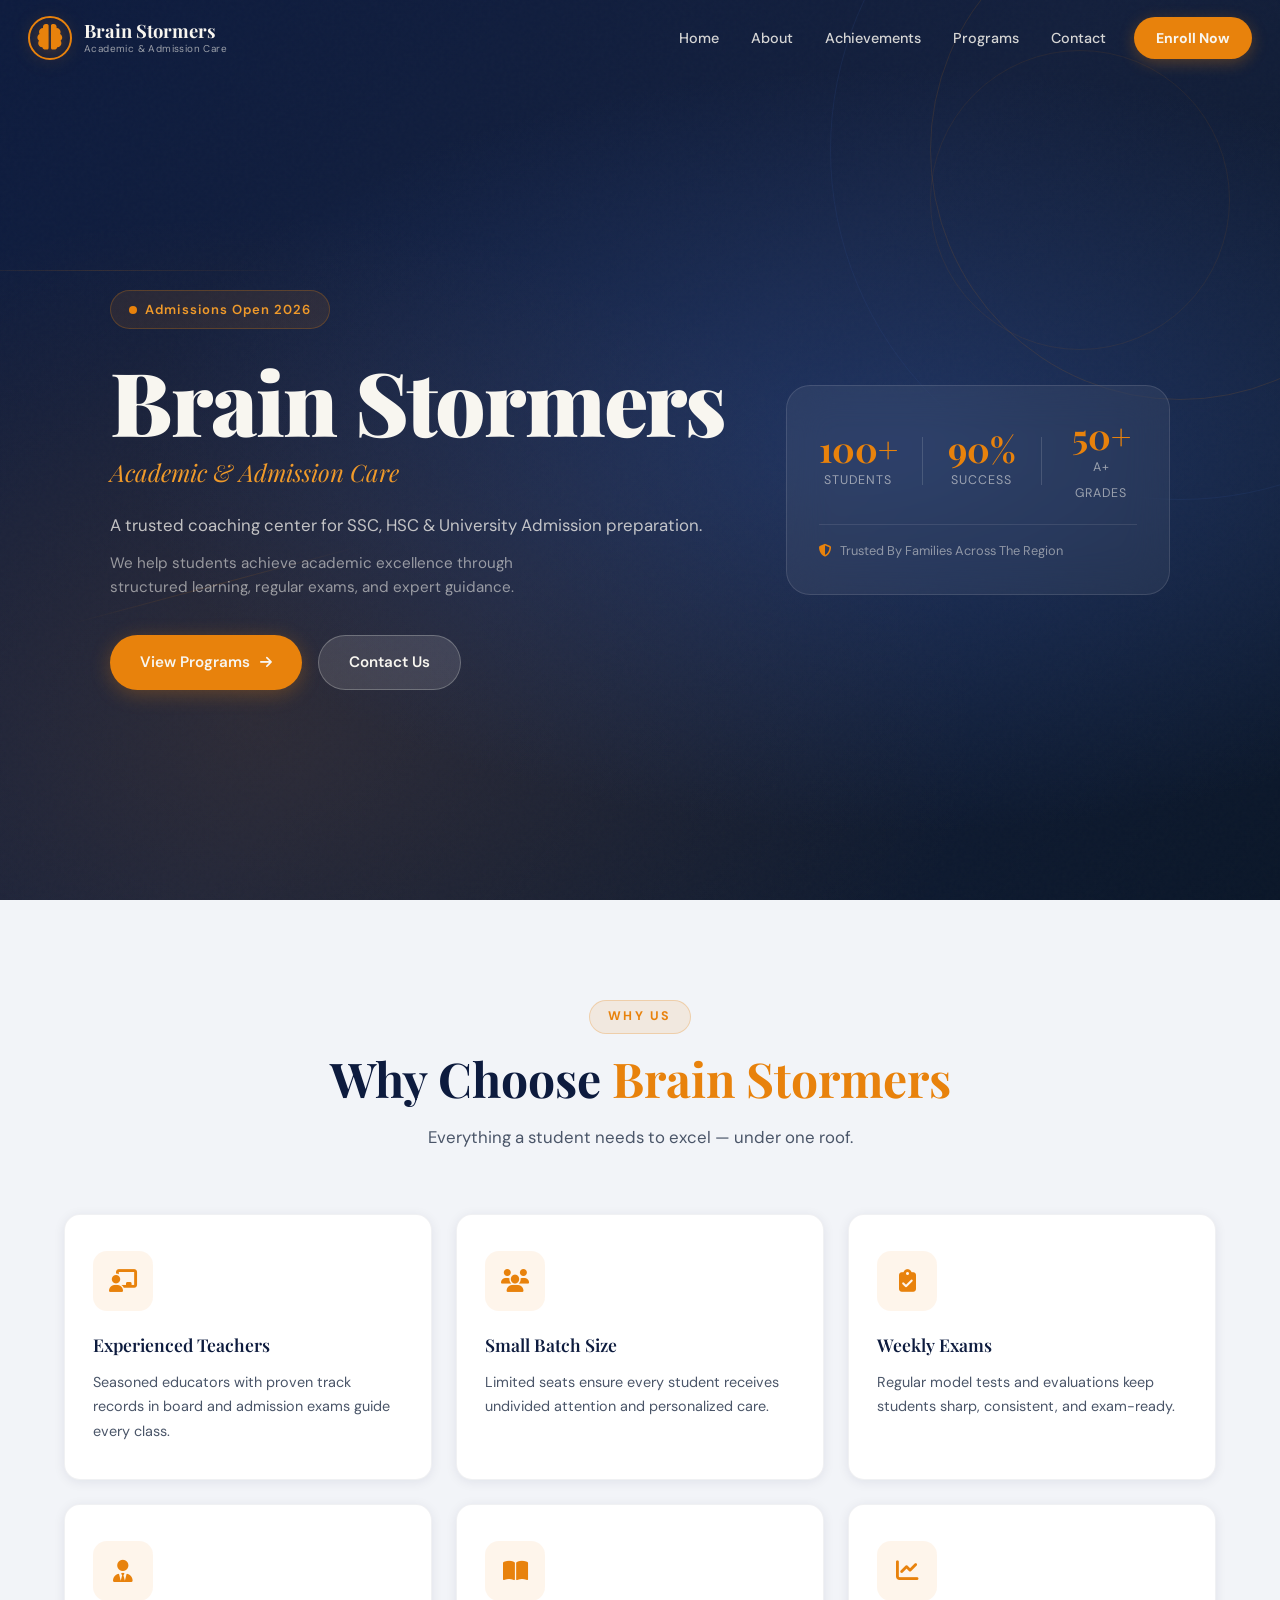
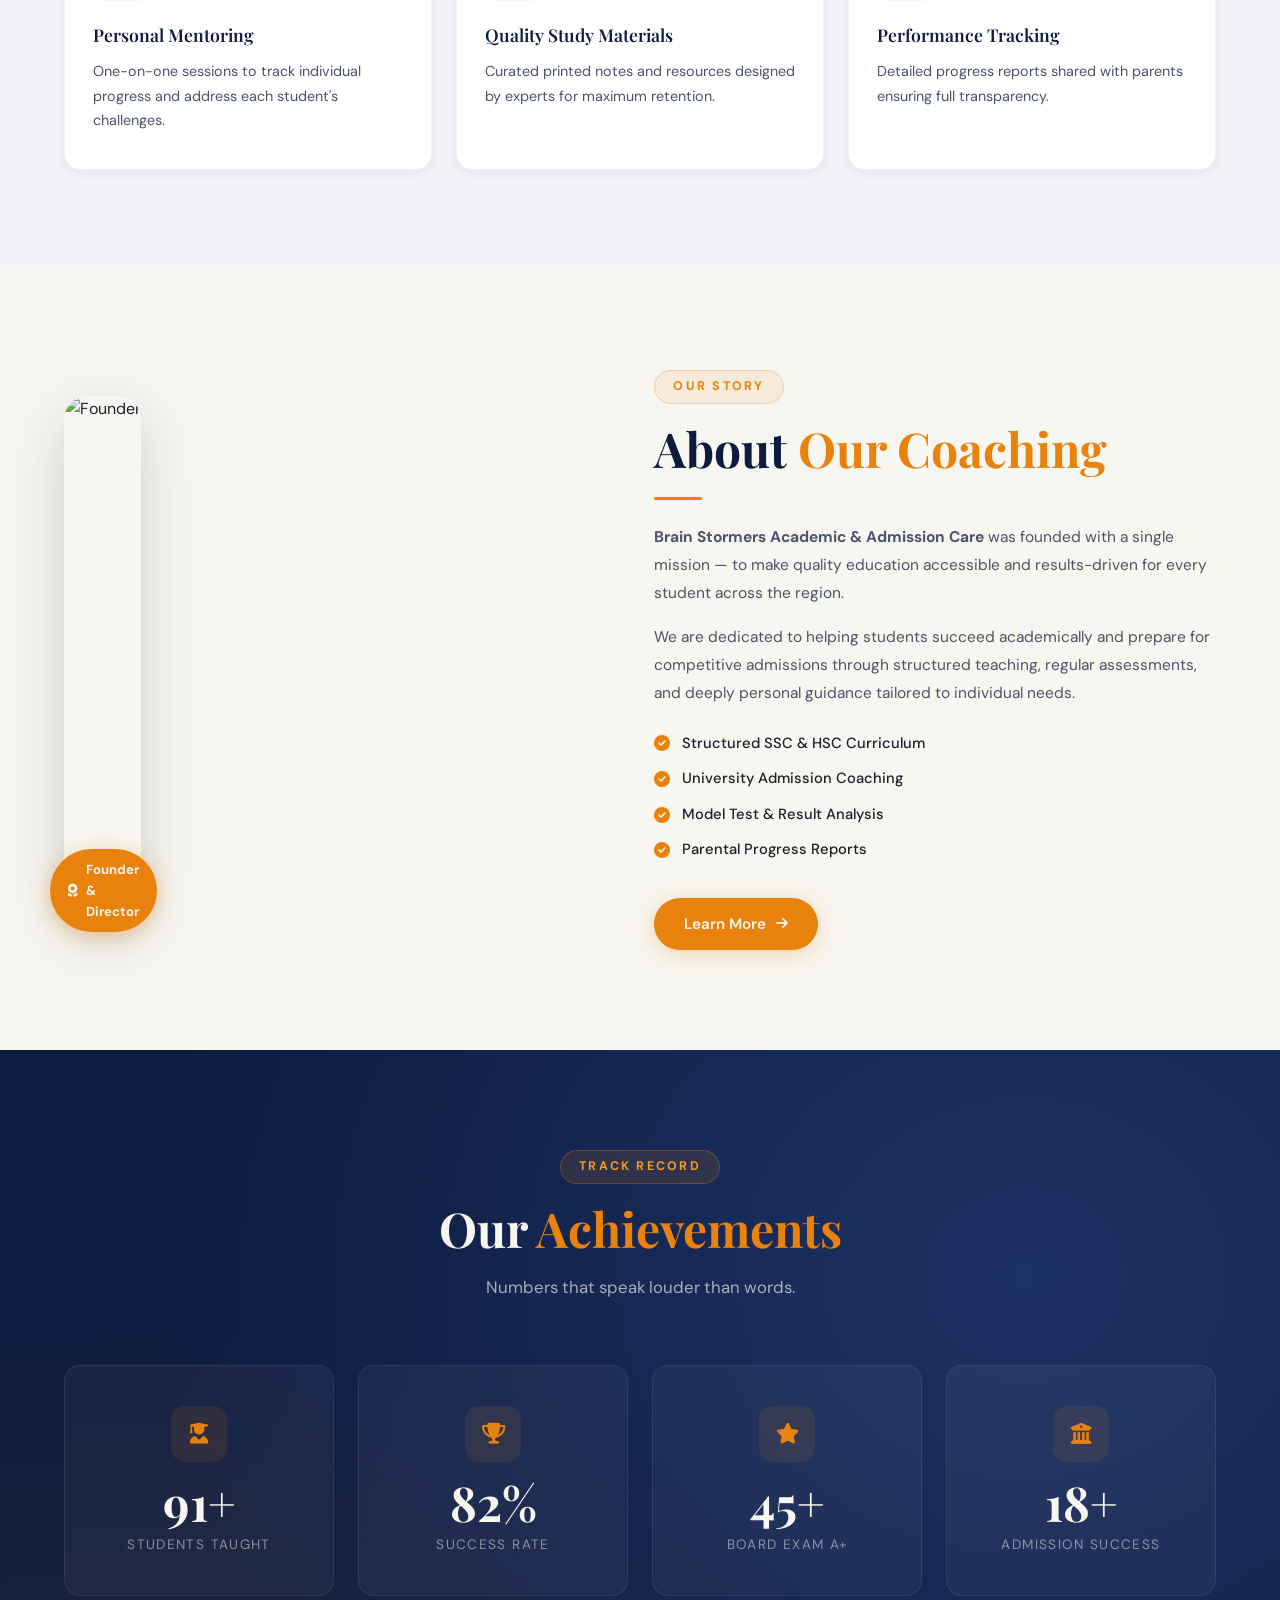
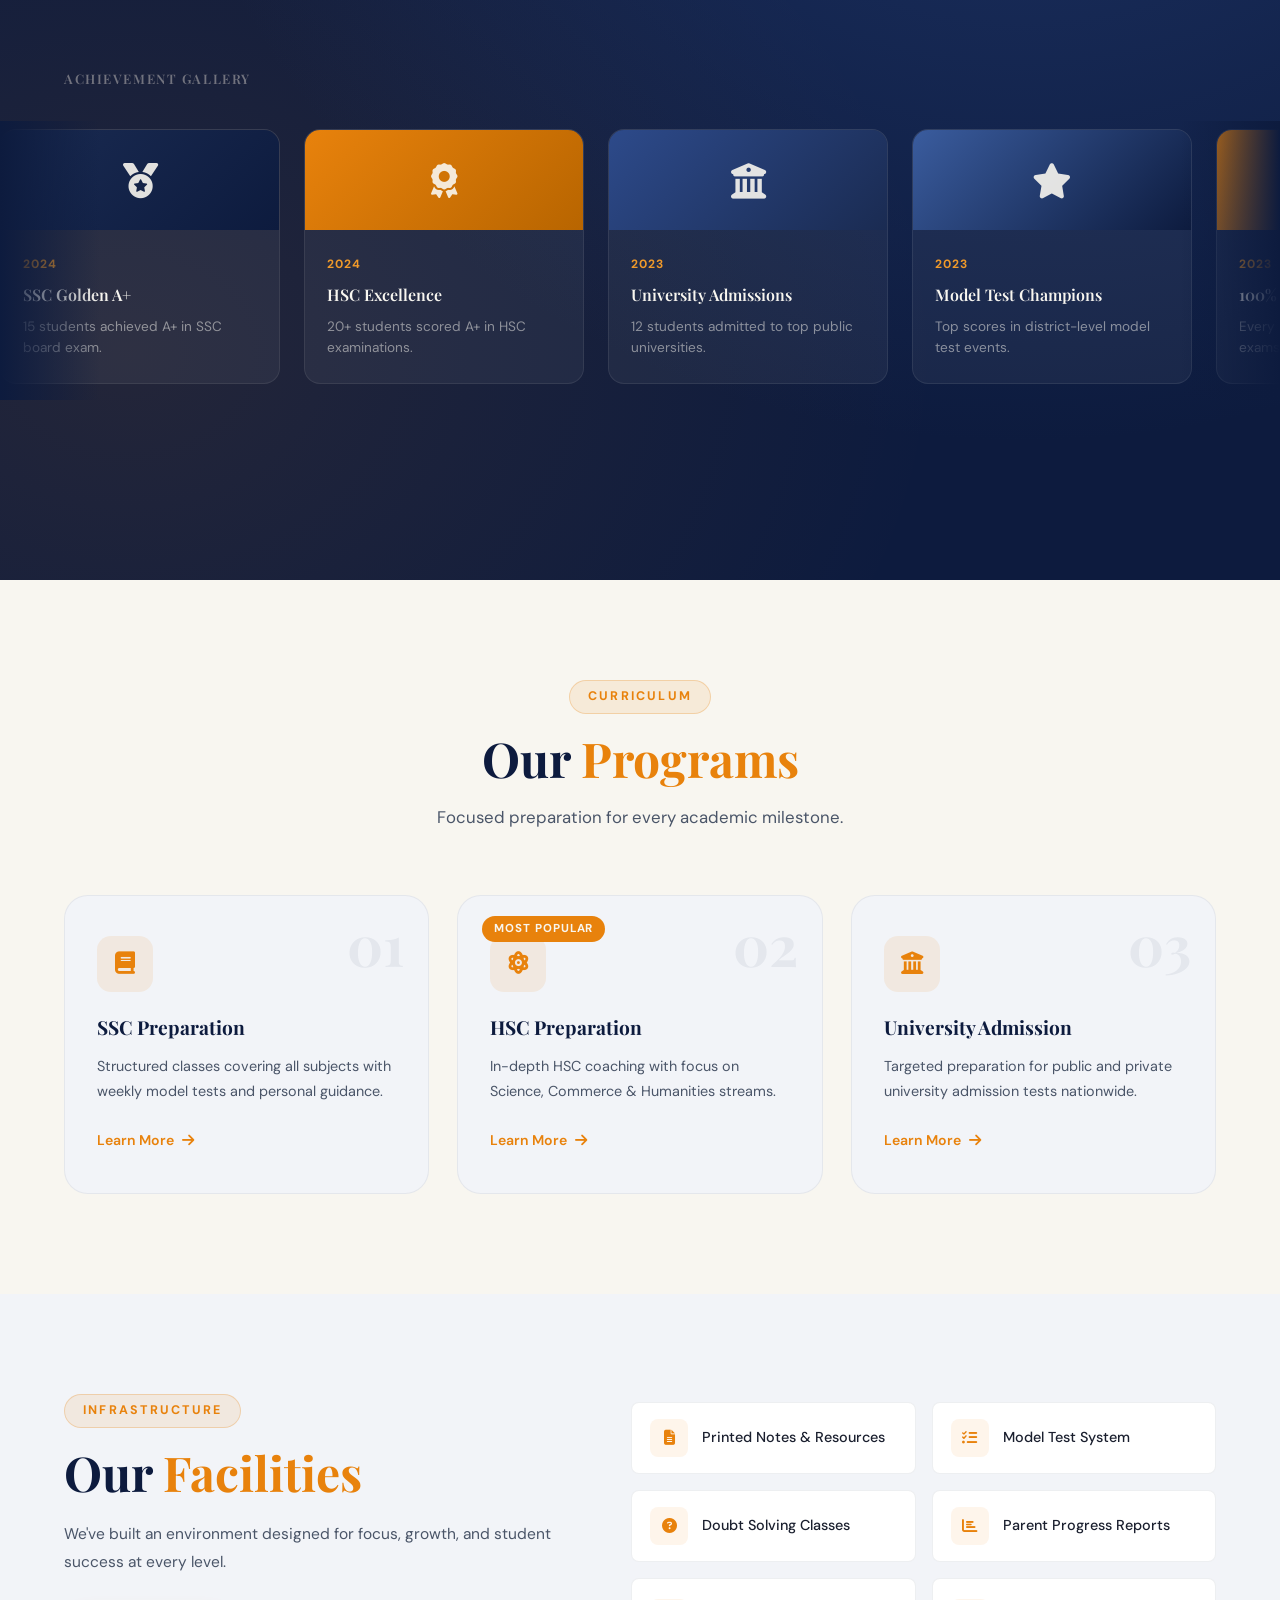
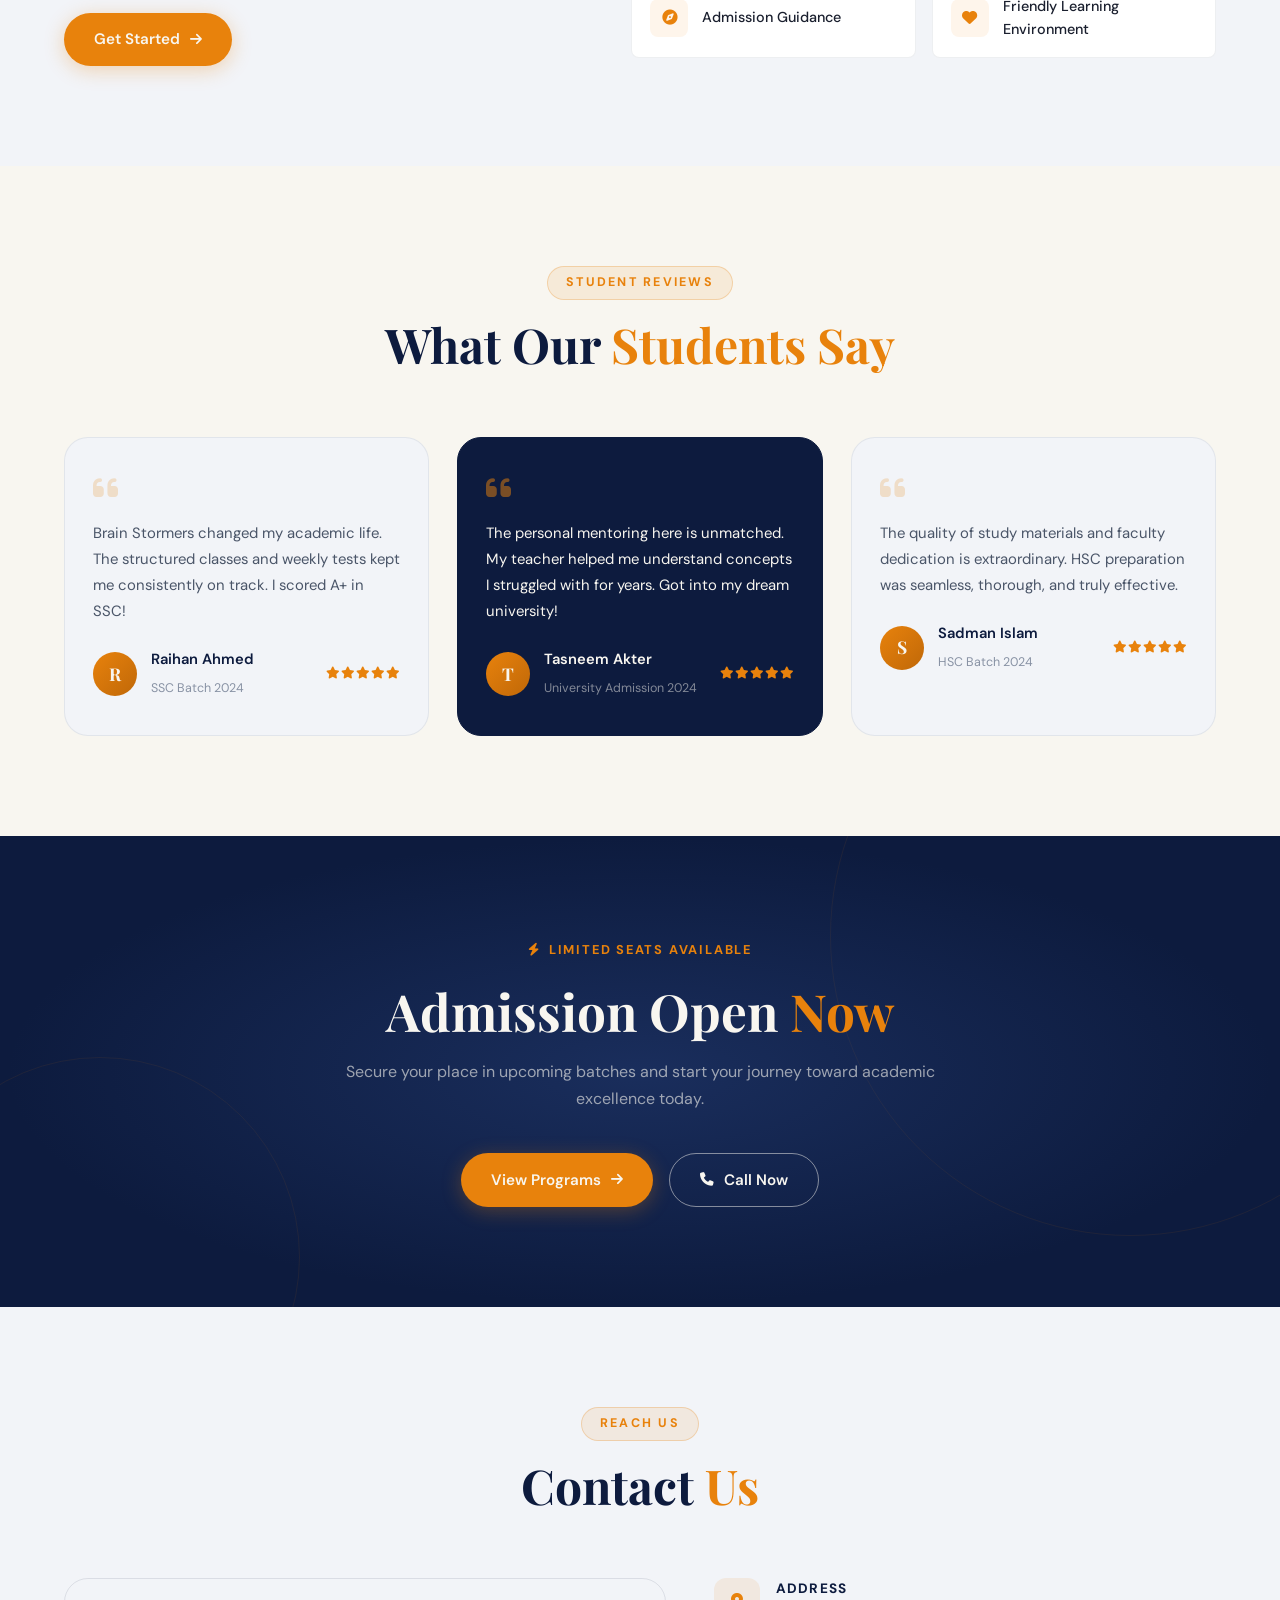
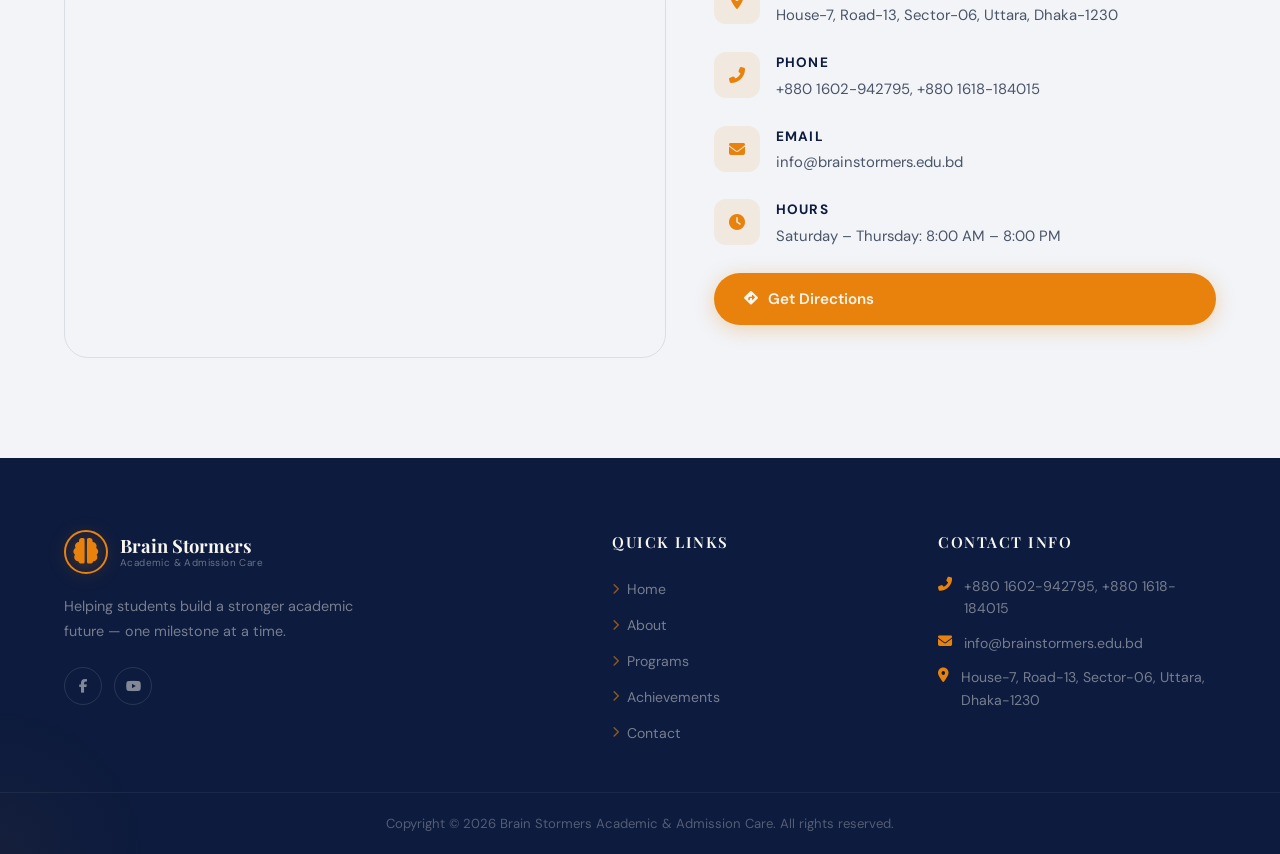
==== commit 9e775116: "commit" ====
--- a/index.html
+++ b/index.html
@@ -61,8 +61,8 @@
         </button>
 
         <ul class="nav-menu" id="navMenu">
-          <li><a href="#home" class="nav-link active">Home</a></li>
-          <li><a href="#about" class="nav-link">About</a></li>
+          <li><a href="index.html" class="nav-link active">Home</a></li>
+          <li><a href="1.About-Page/about.html" class="nav-link">About</a></li>
           <li><a href="#achievements" class="nav-link">Achievements</a></li>
           <li><a href="#programs" class="nav-link">Programs</a></li>
           <li><a href="#contact" class="nav-link">Contact</a></li>
@@ -317,7 +317,7 @@
                 ><span>Parental Progress Reports</span>
               </div>
             </div>
-            <a href="#" class="btn btn-primary">
+            <a href="1.About-Page/about.html" class="btn btn-primary">
               <span>Learn More</span>
               <i class="fas fa-arrow-right"></i>
             </a>
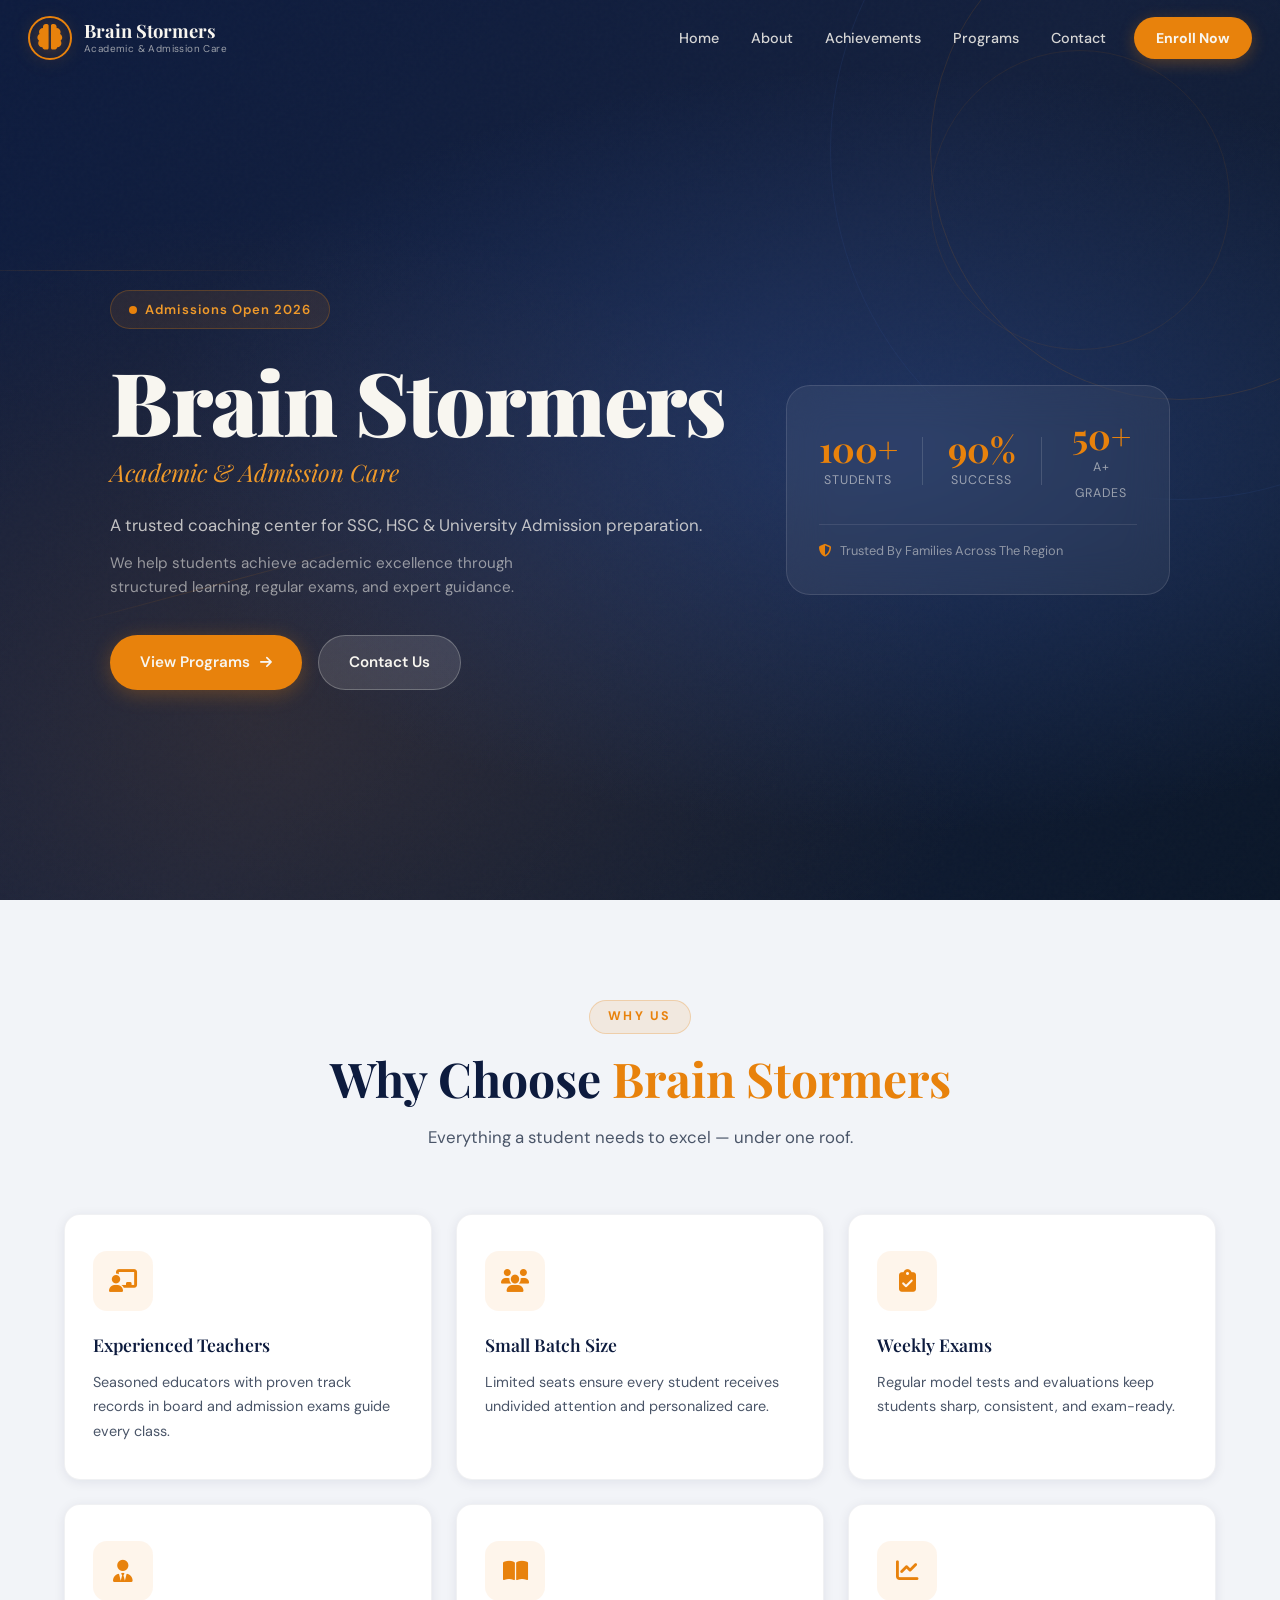
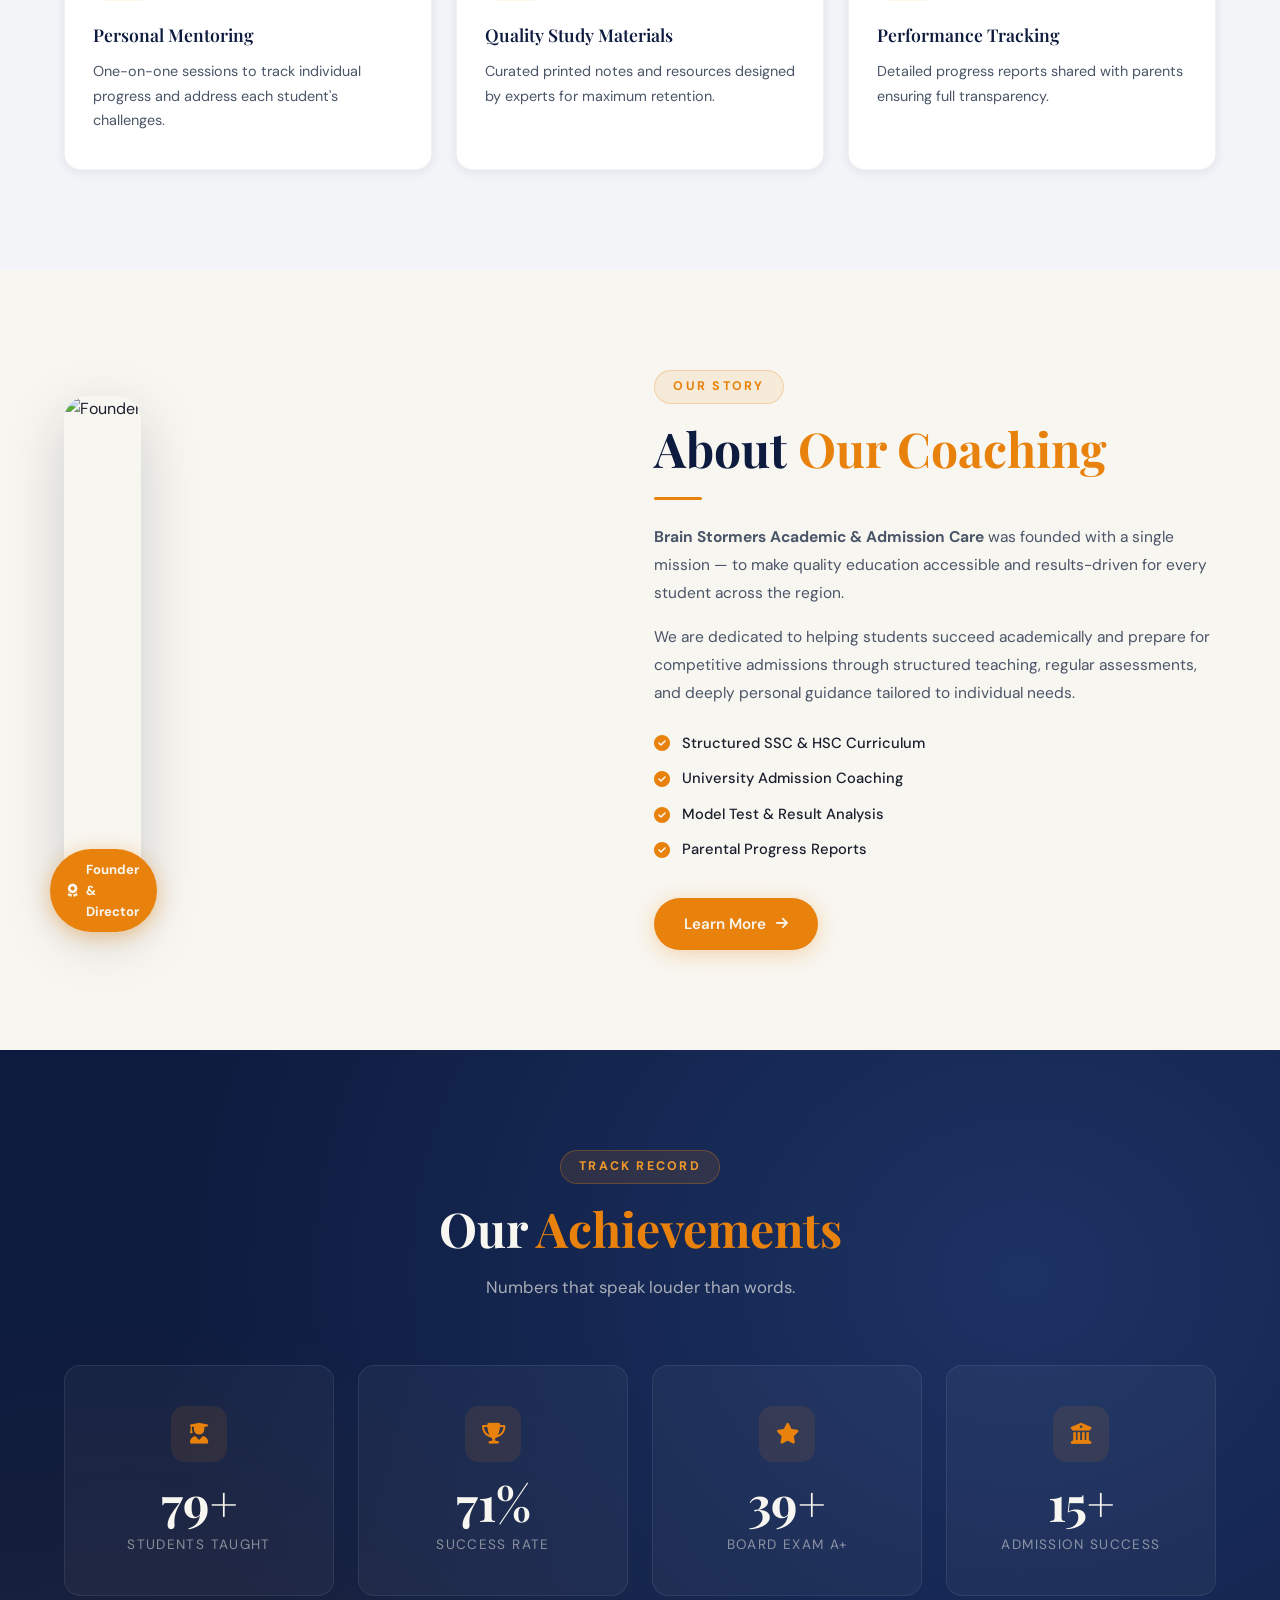
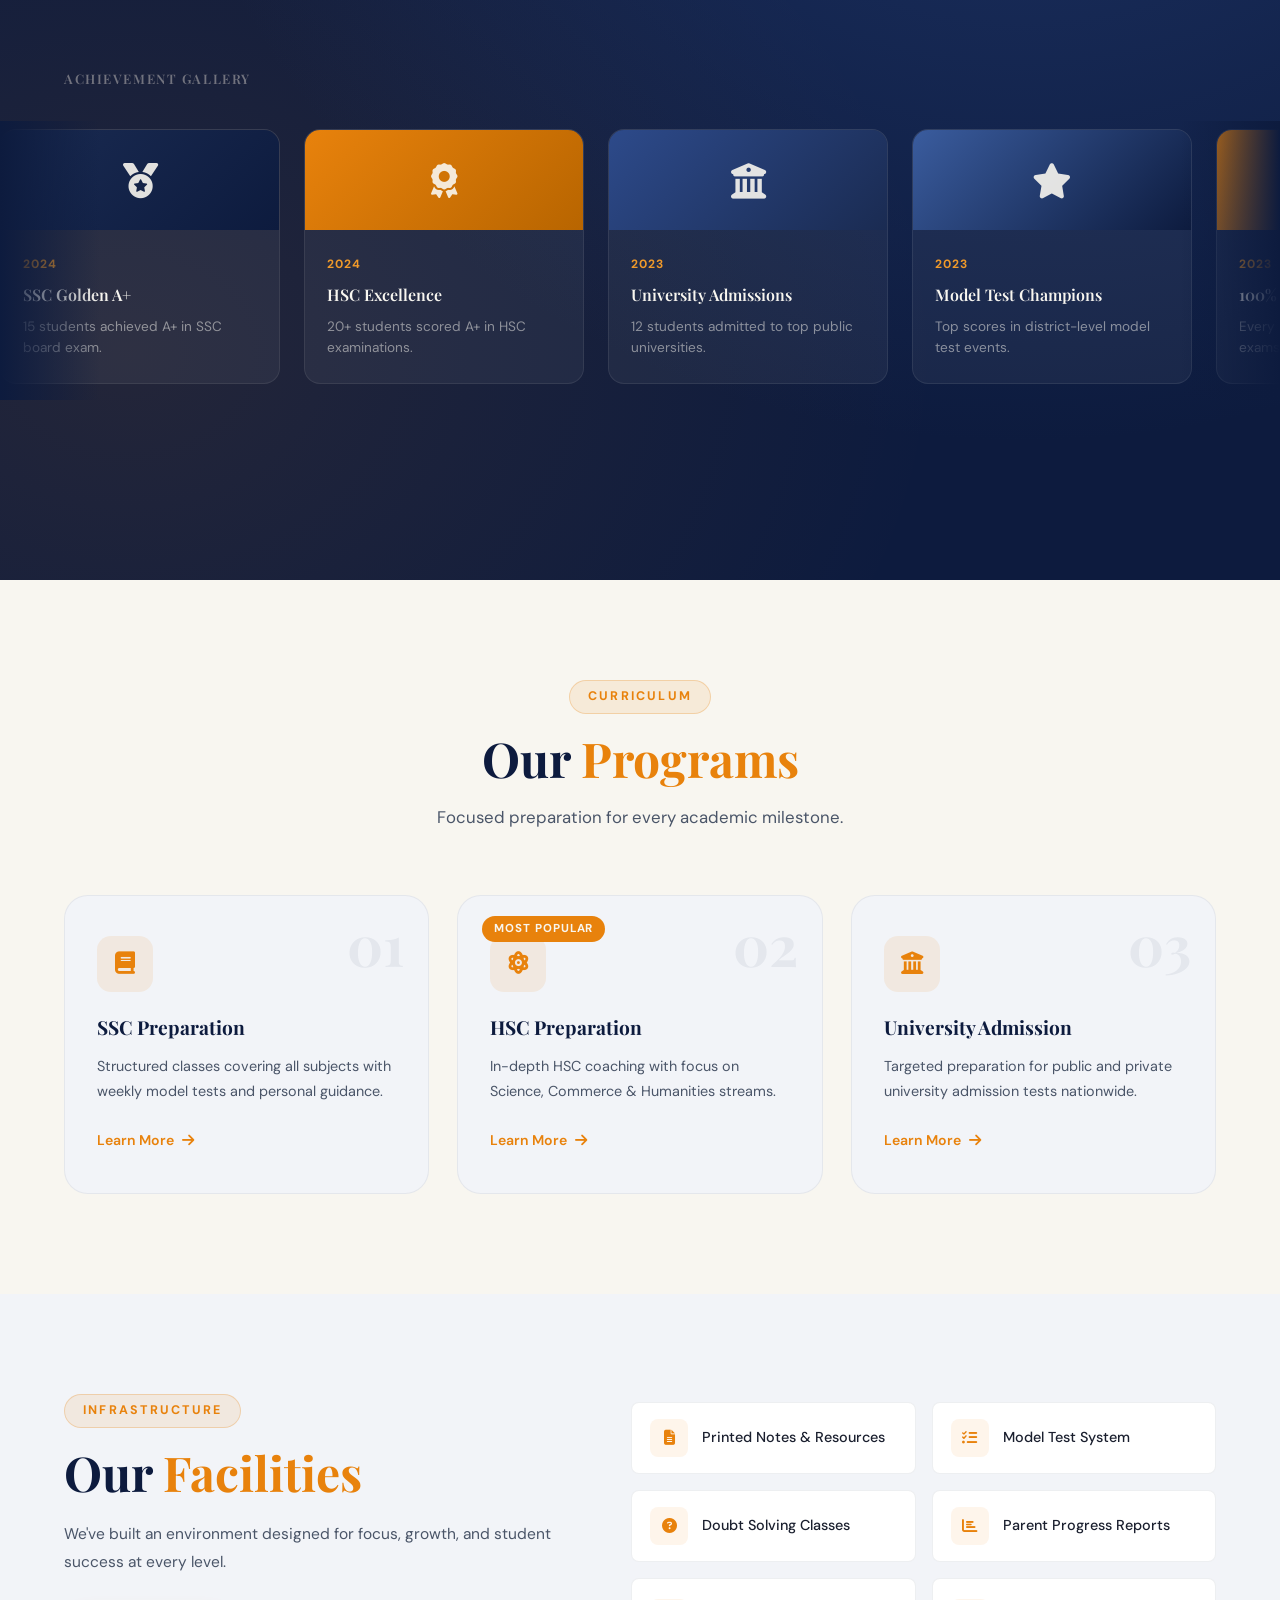
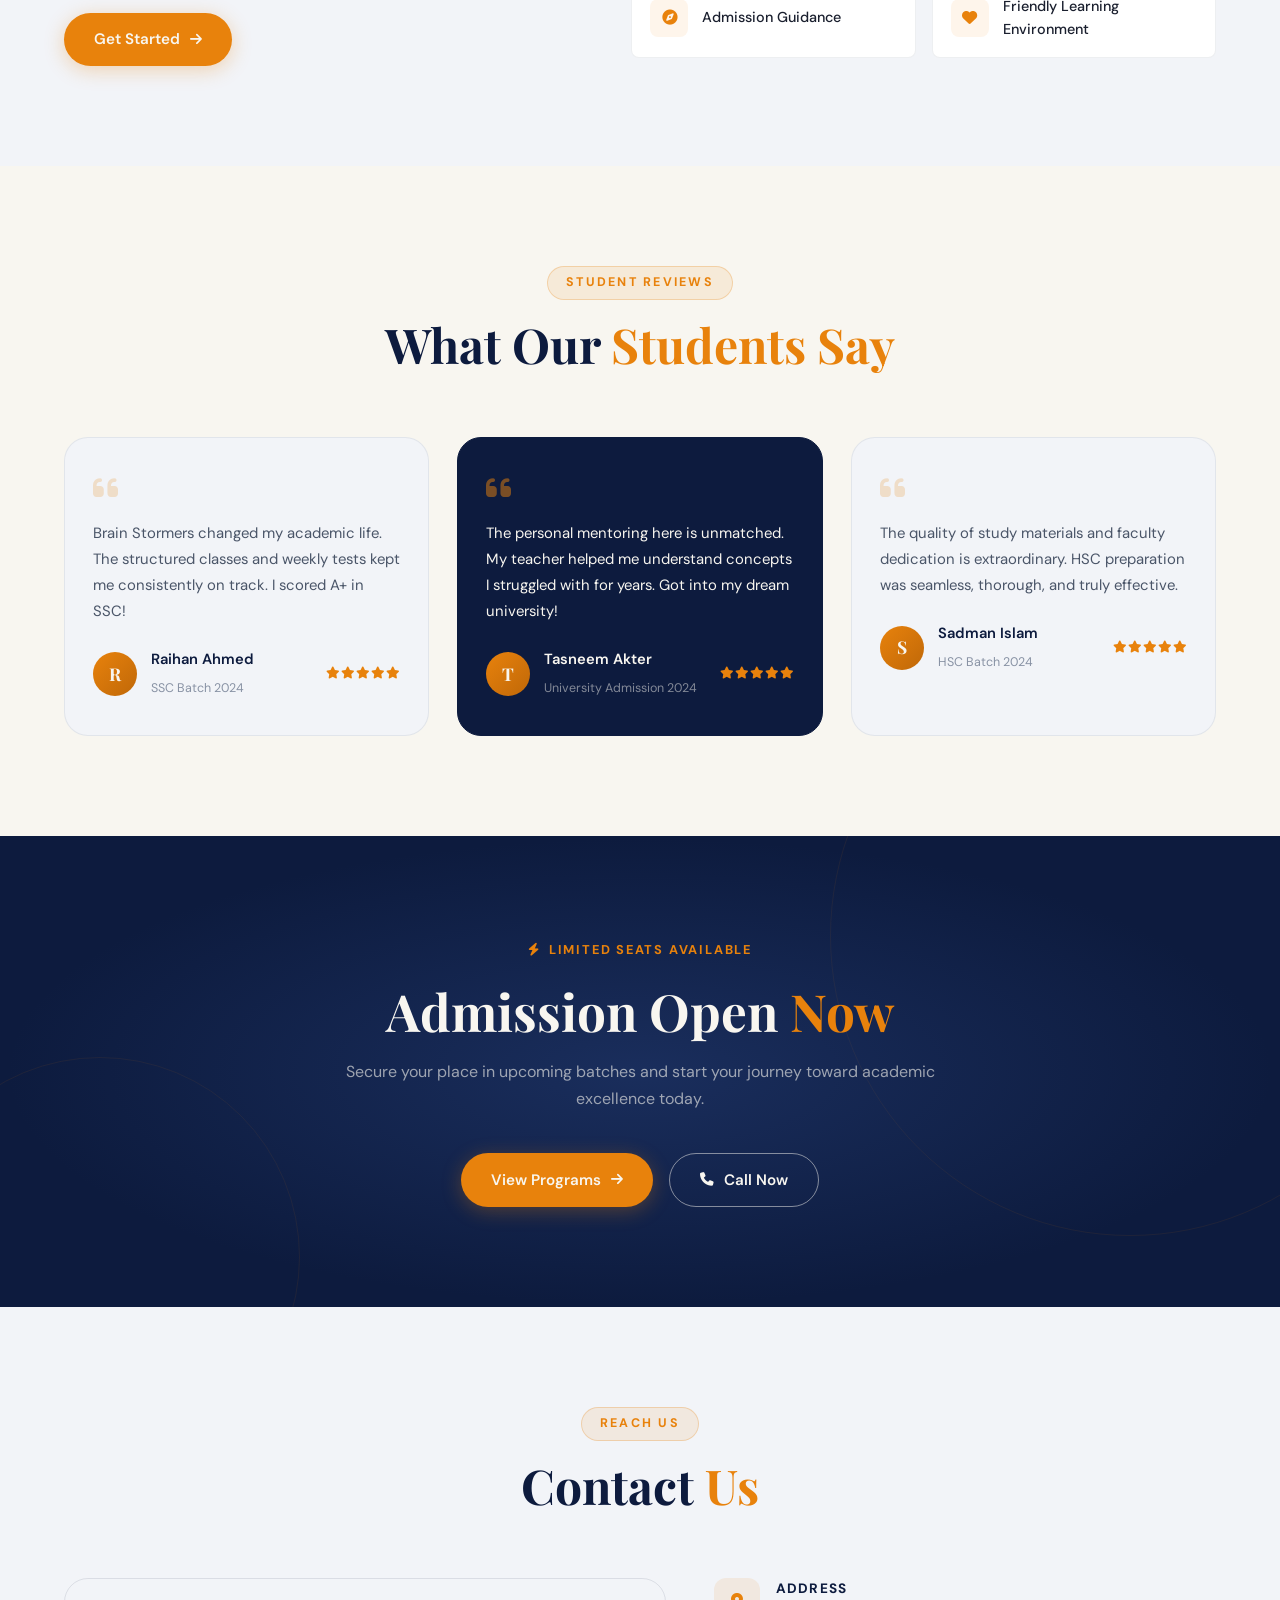
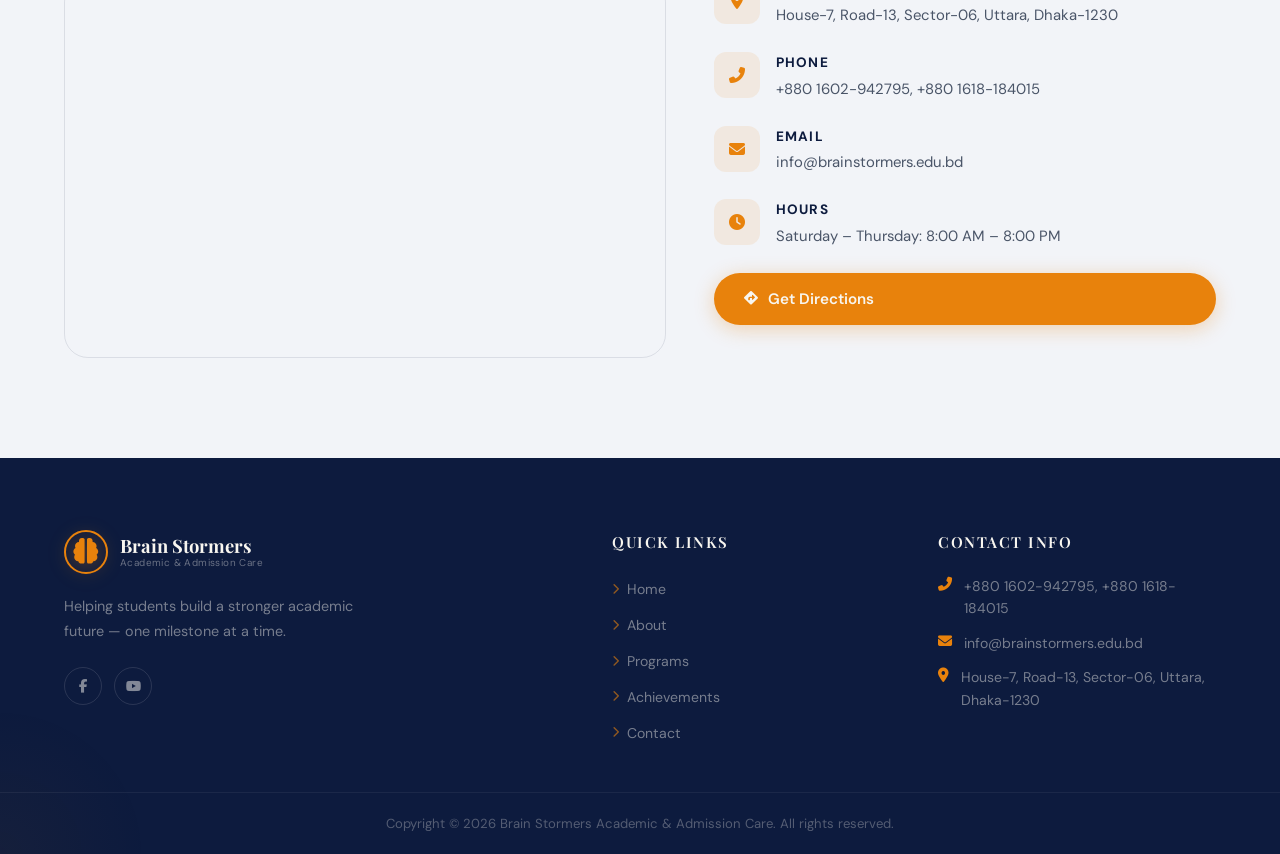
==== commit 250d2e96: "commit" ====
--- a/index.html
+++ b/index.html
@@ -19,7 +19,7 @@
     <!-- Favicon link -->
     <link
       rel="shortcut icon"
-      href="Library/Favicon/favicon.png"
+      href="/Library/Favicon/favicon.png"
       type="image/x-icon"
     />
   </head>
@@ -28,7 +28,7 @@
     <!-- ===== NAVBAR ===== -->
     <nav class="navbar" id="navbar">
       <div class="nav-container">
-        <a href="index.html" class="nav-logo">
+        <a href="/index.html" class="nav-logo">
           <div class="logo-icon">
             <svg
               viewBox="0 0 44 44"
@@ -62,7 +62,7 @@
 
         <ul class="nav-menu" id="navMenu">
           <li><a href="index.html" class="nav-link active">Home</a></li>
-          <li><a href="1.About-Page/about.html" class="nav-link">About</a></li>
+          <li><a href="/1.About-Page/about.html" class="nav-link">About</a></li>
           <li><a href="#achievements" class="nav-link">Achievements</a></li>
           <li><a href="#programs" class="nav-link">Programs</a></li>
           <li><a href="#contact" class="nav-link">Contact</a></li>
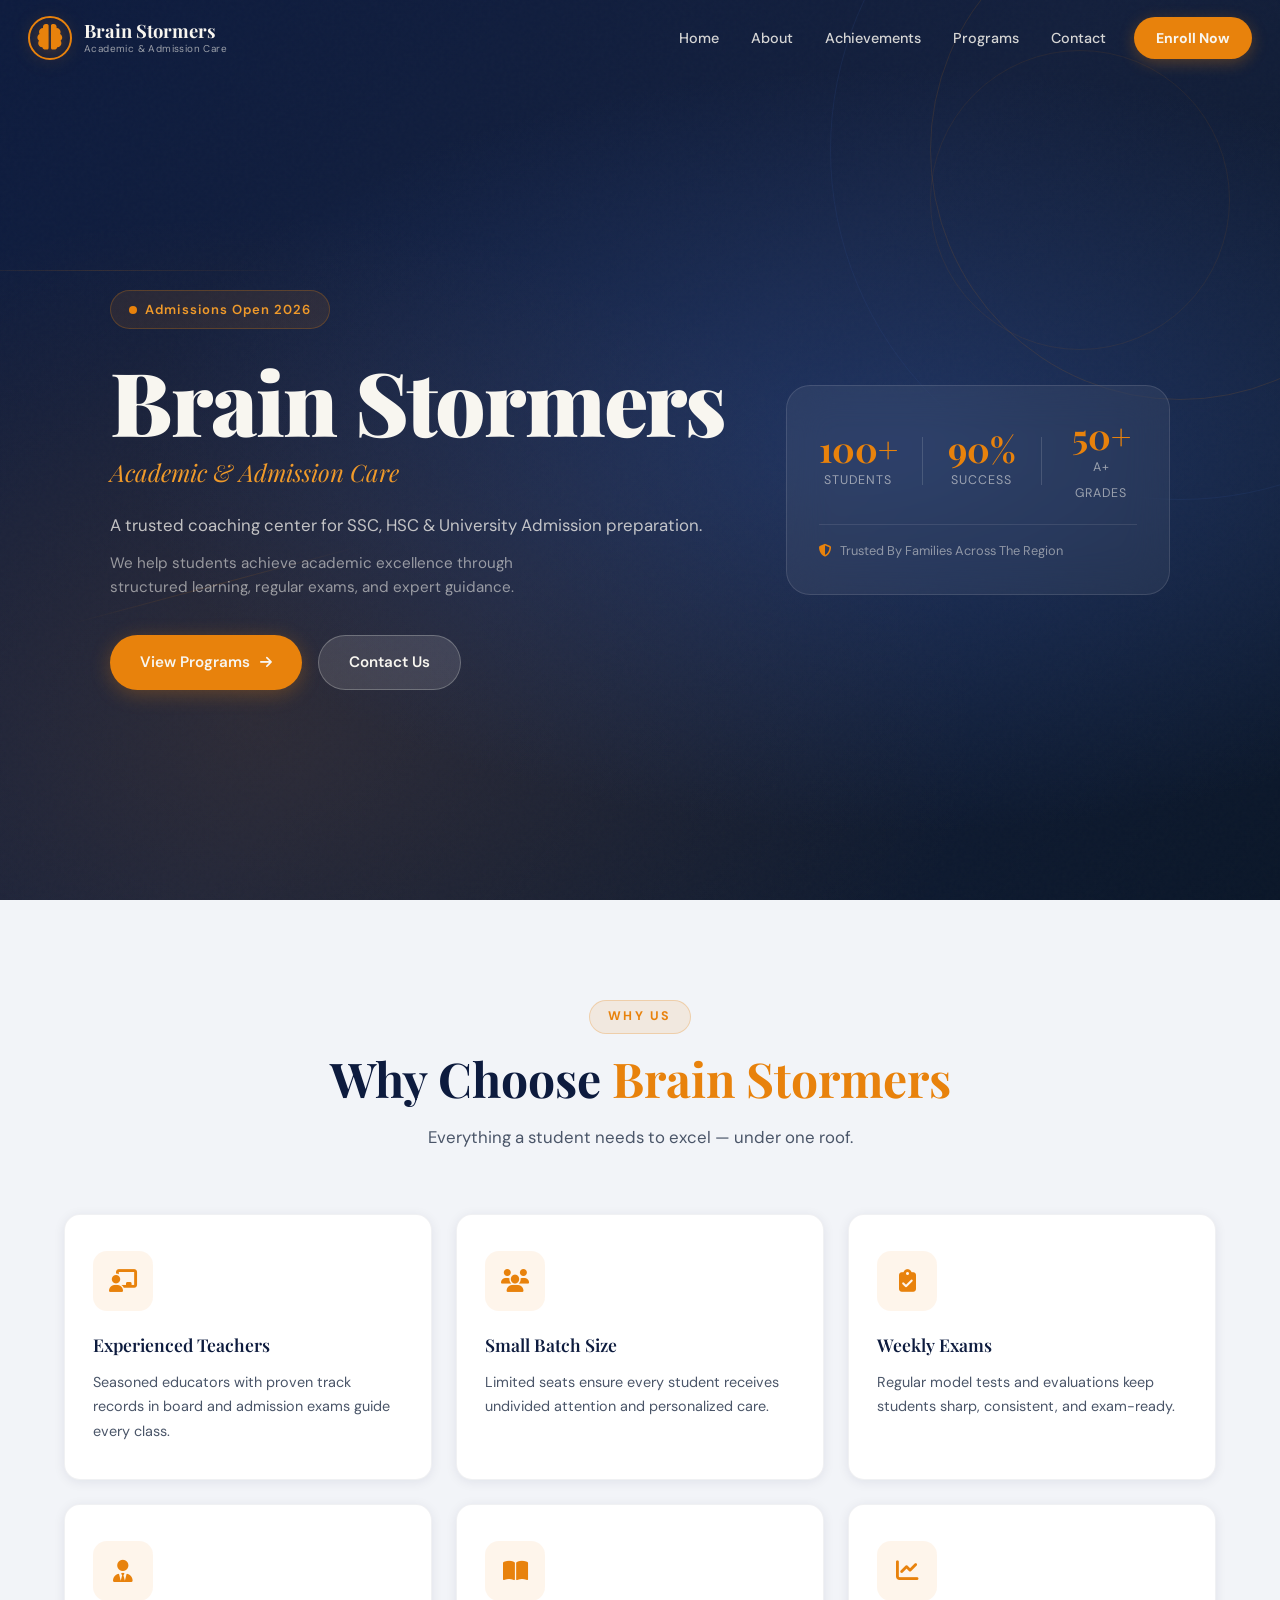
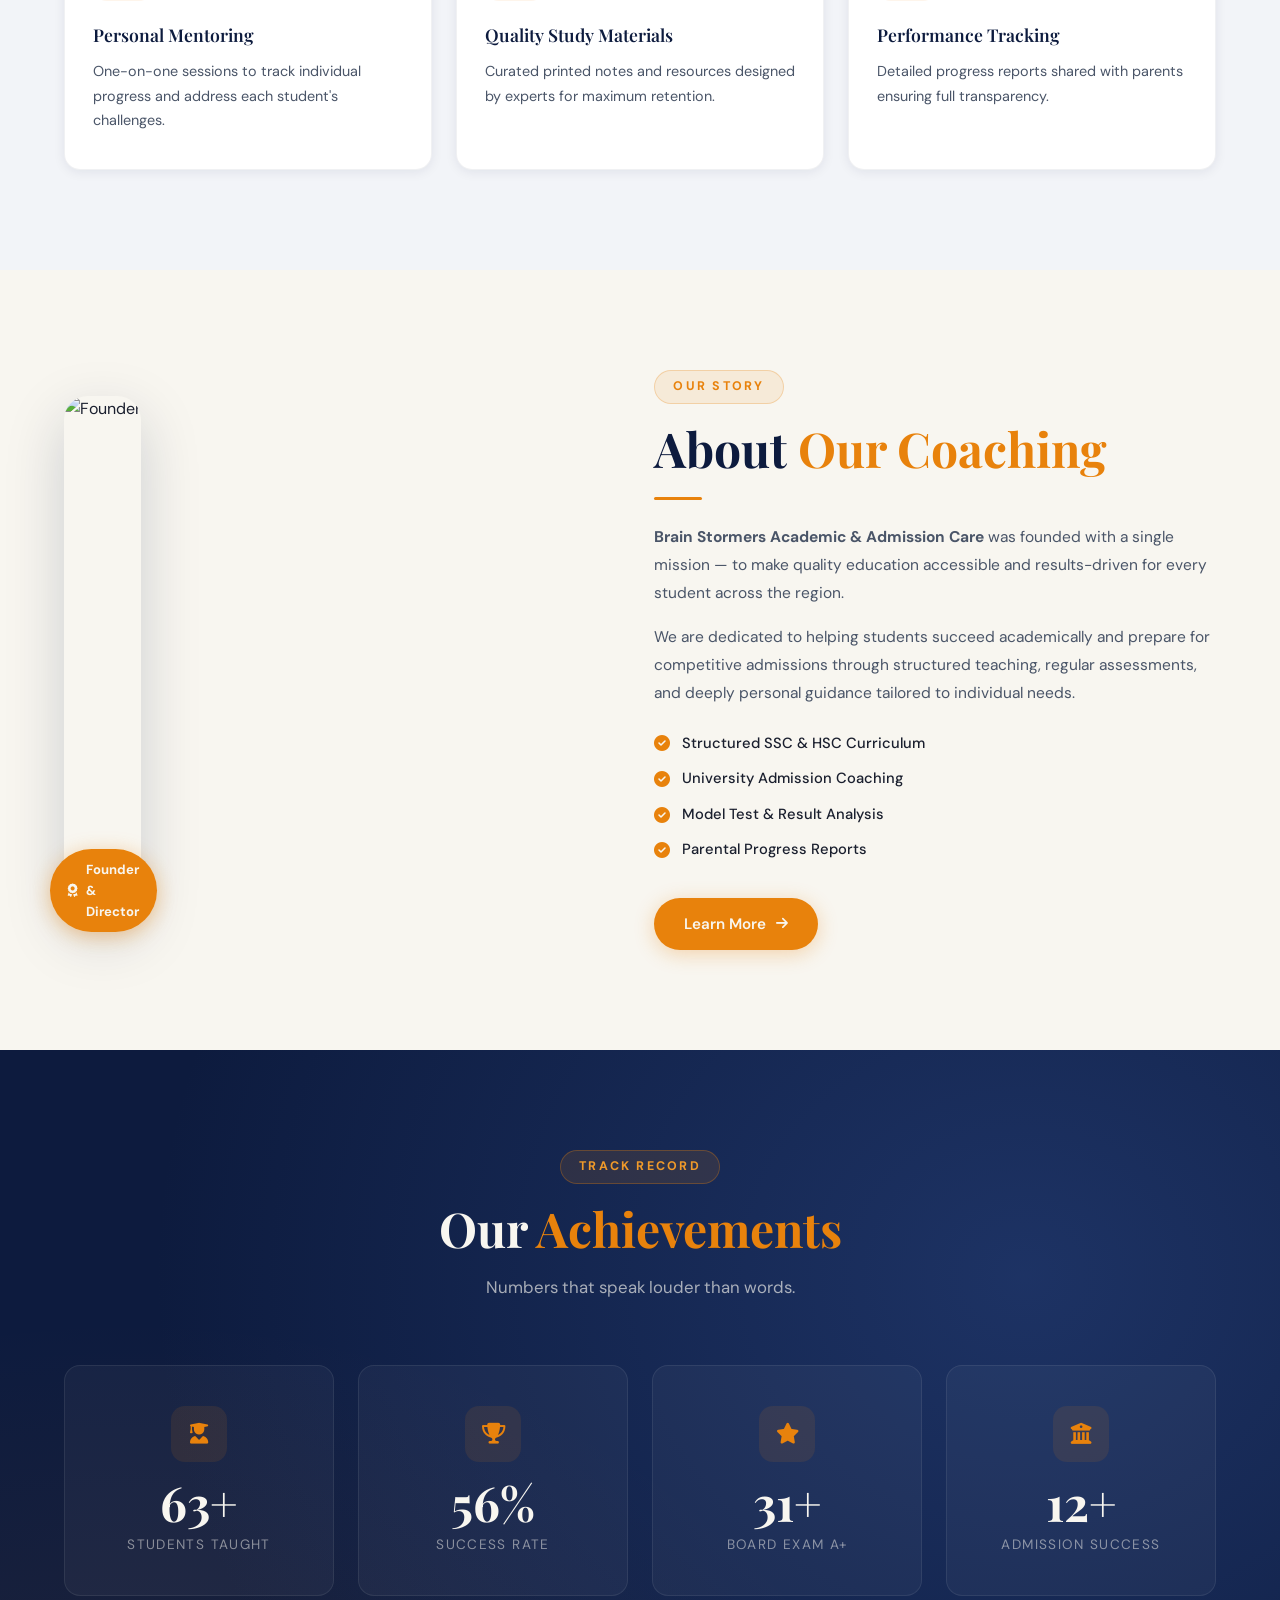
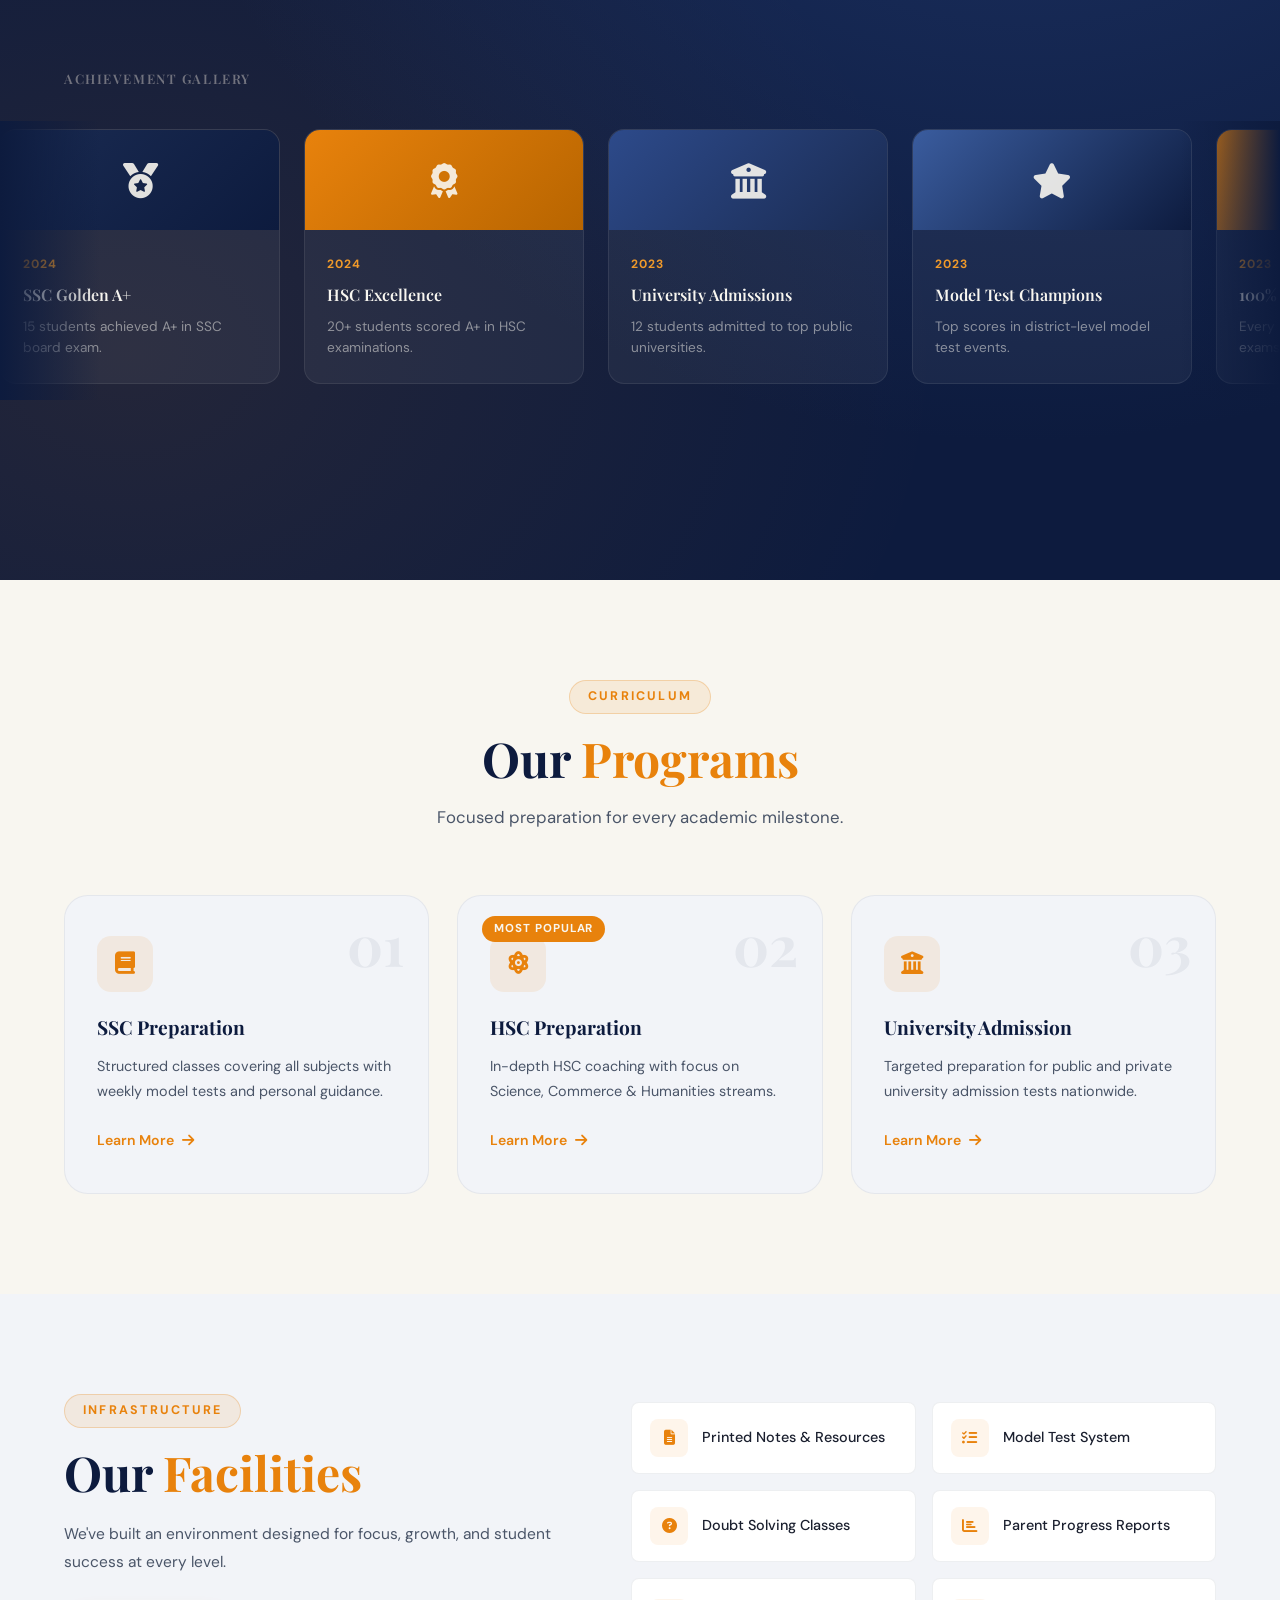
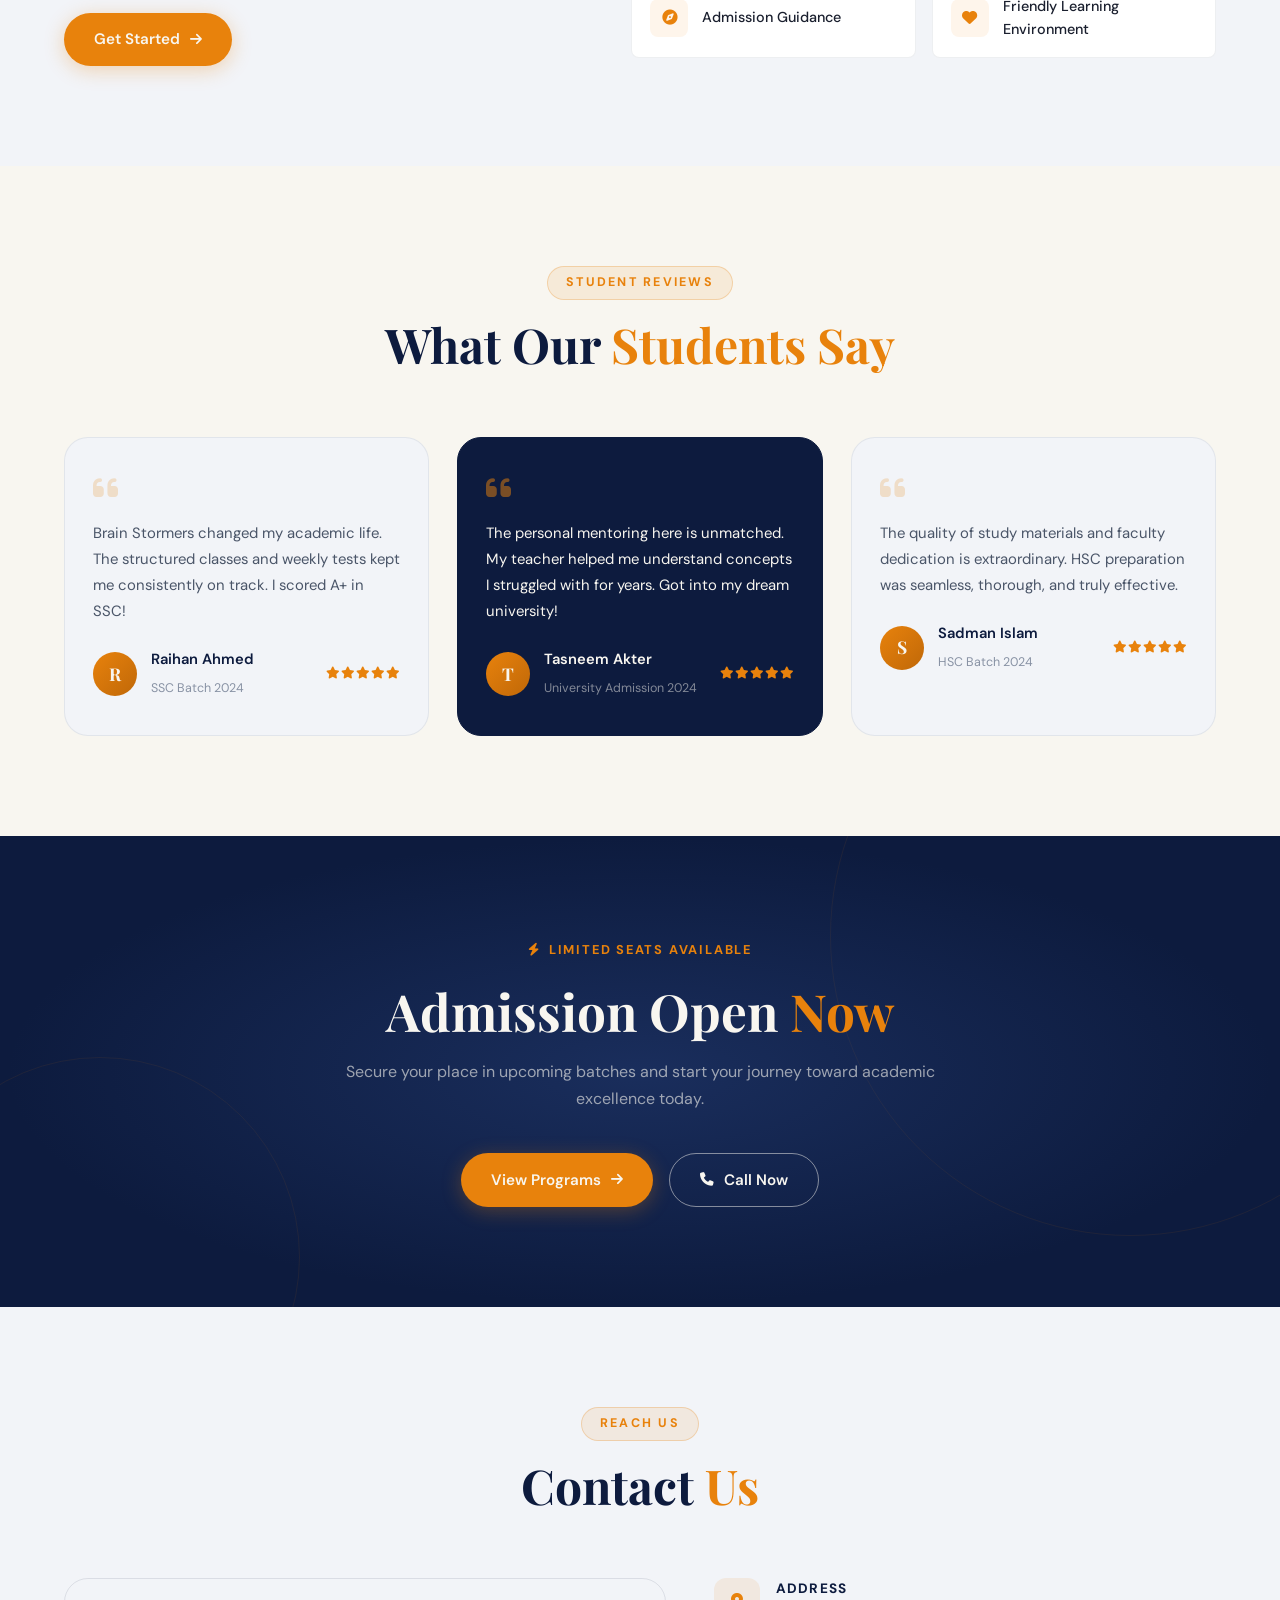
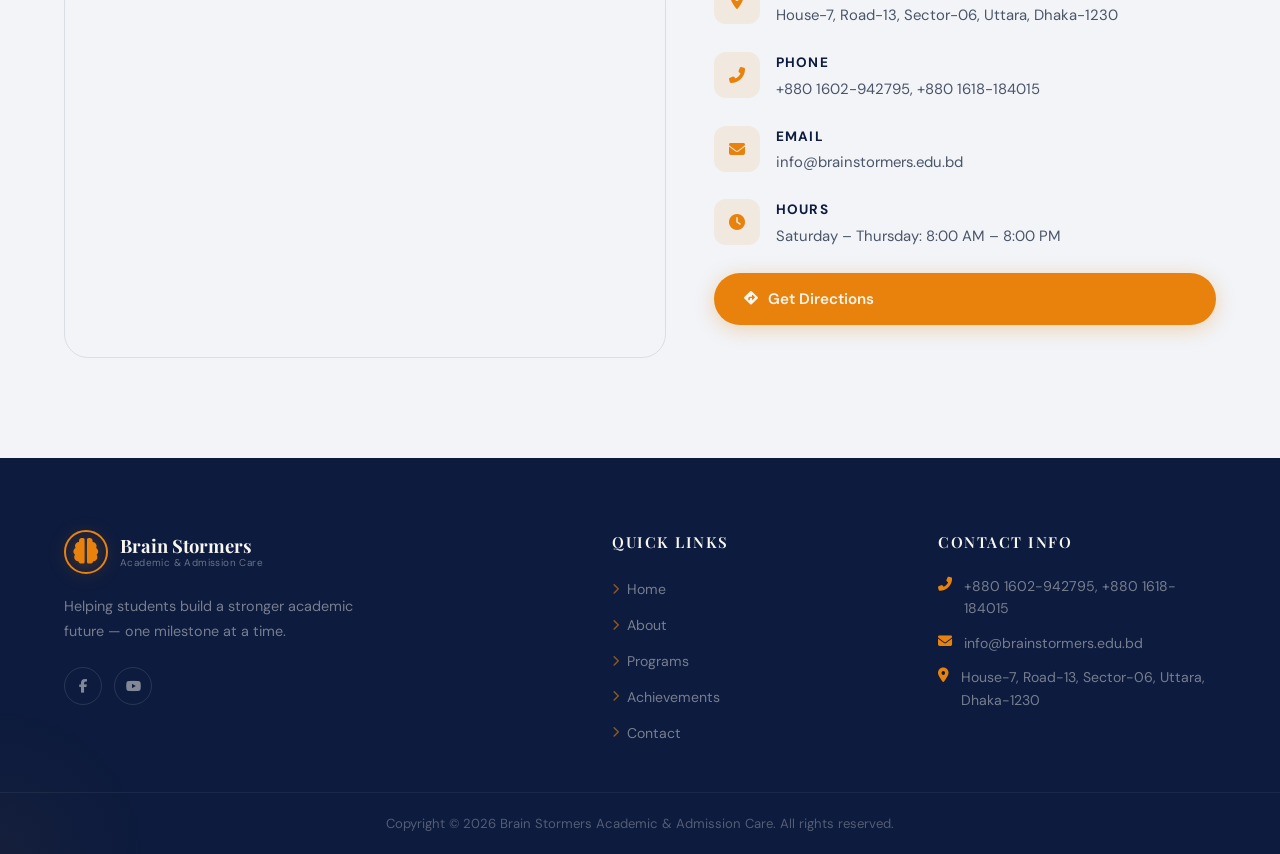
==== commit 24cd4028: "bug solved ig" ====
--- a/index.html
+++ b/index.html
@@ -61,8 +61,8 @@
         </button>
 
         <ul class="nav-menu" id="navMenu">
-          <li><a href="index.html" class="nav-link active">Home</a></li>
-          <li><a href="/1.About-Page/about.html" class="nav-link">About</a></li>
+          <li><a href="/index.html" class="nav-link active">Home</a></li>
+          <li><a href="/1-About-Page/about.html" class="nav-link">About</a></li>
           <li><a href="#achievements" class="nav-link">Achievements</a></li>
           <li><a href="#programs" class="nav-link">Programs</a></li>
           <li><a href="#contact" class="nav-link">Contact</a></li>
@@ -237,7 +237,7 @@
             <div class="founder-card">
               <div class="founder-img-box">
                 <img
-                  src="Library/ownerPic/owner.jpg"
+                  src="/Library/ownerPic/owner.jpg"
                   alt="Founder"
                   class="founder-img"
                 />
@@ -317,7 +317,7 @@
                 ><span>Parental Progress Reports</span>
               </div>
             </div>
-            <a href="1.About-Page/about.html" class="btn btn-primary">
+            <a href="/1-About-Page/about.html" class="btn btn-primary">
               <span>Learn More</span>
               <i class="fas fa-arrow-right"></i>
             </a>
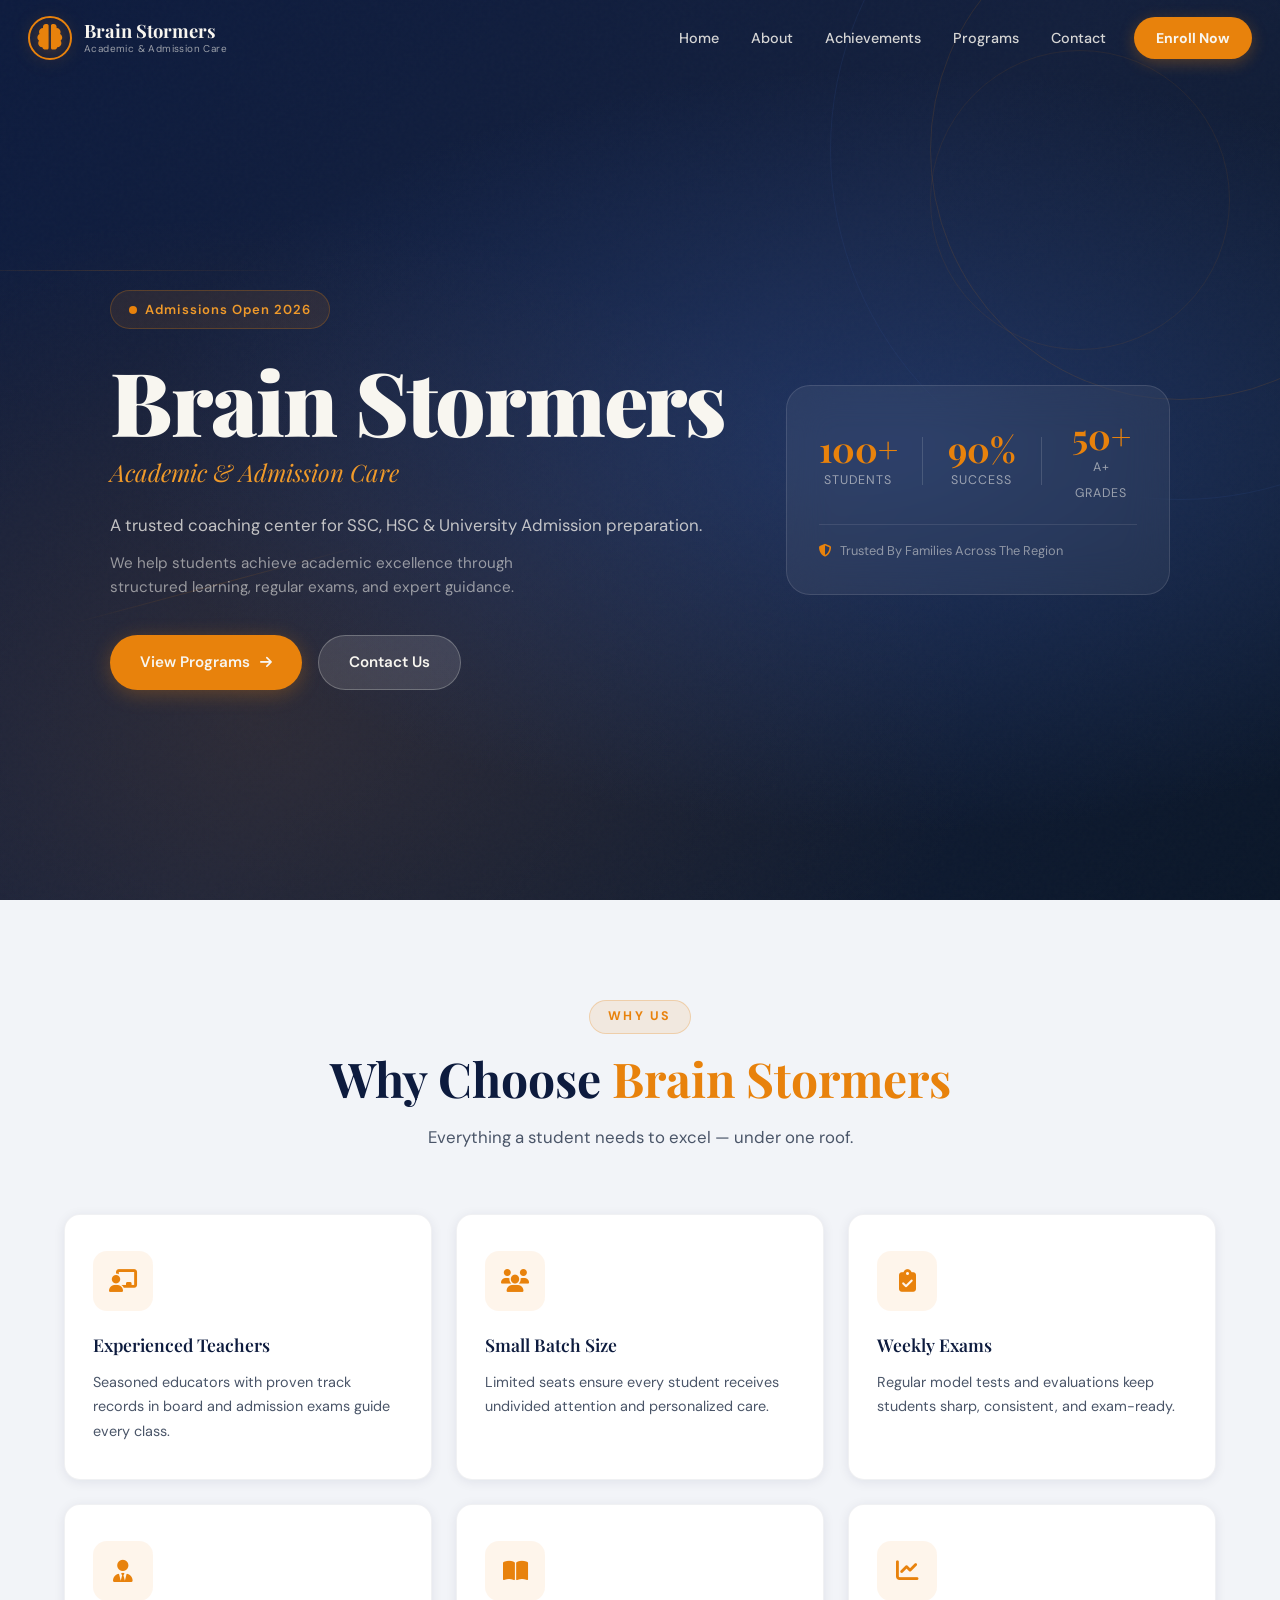
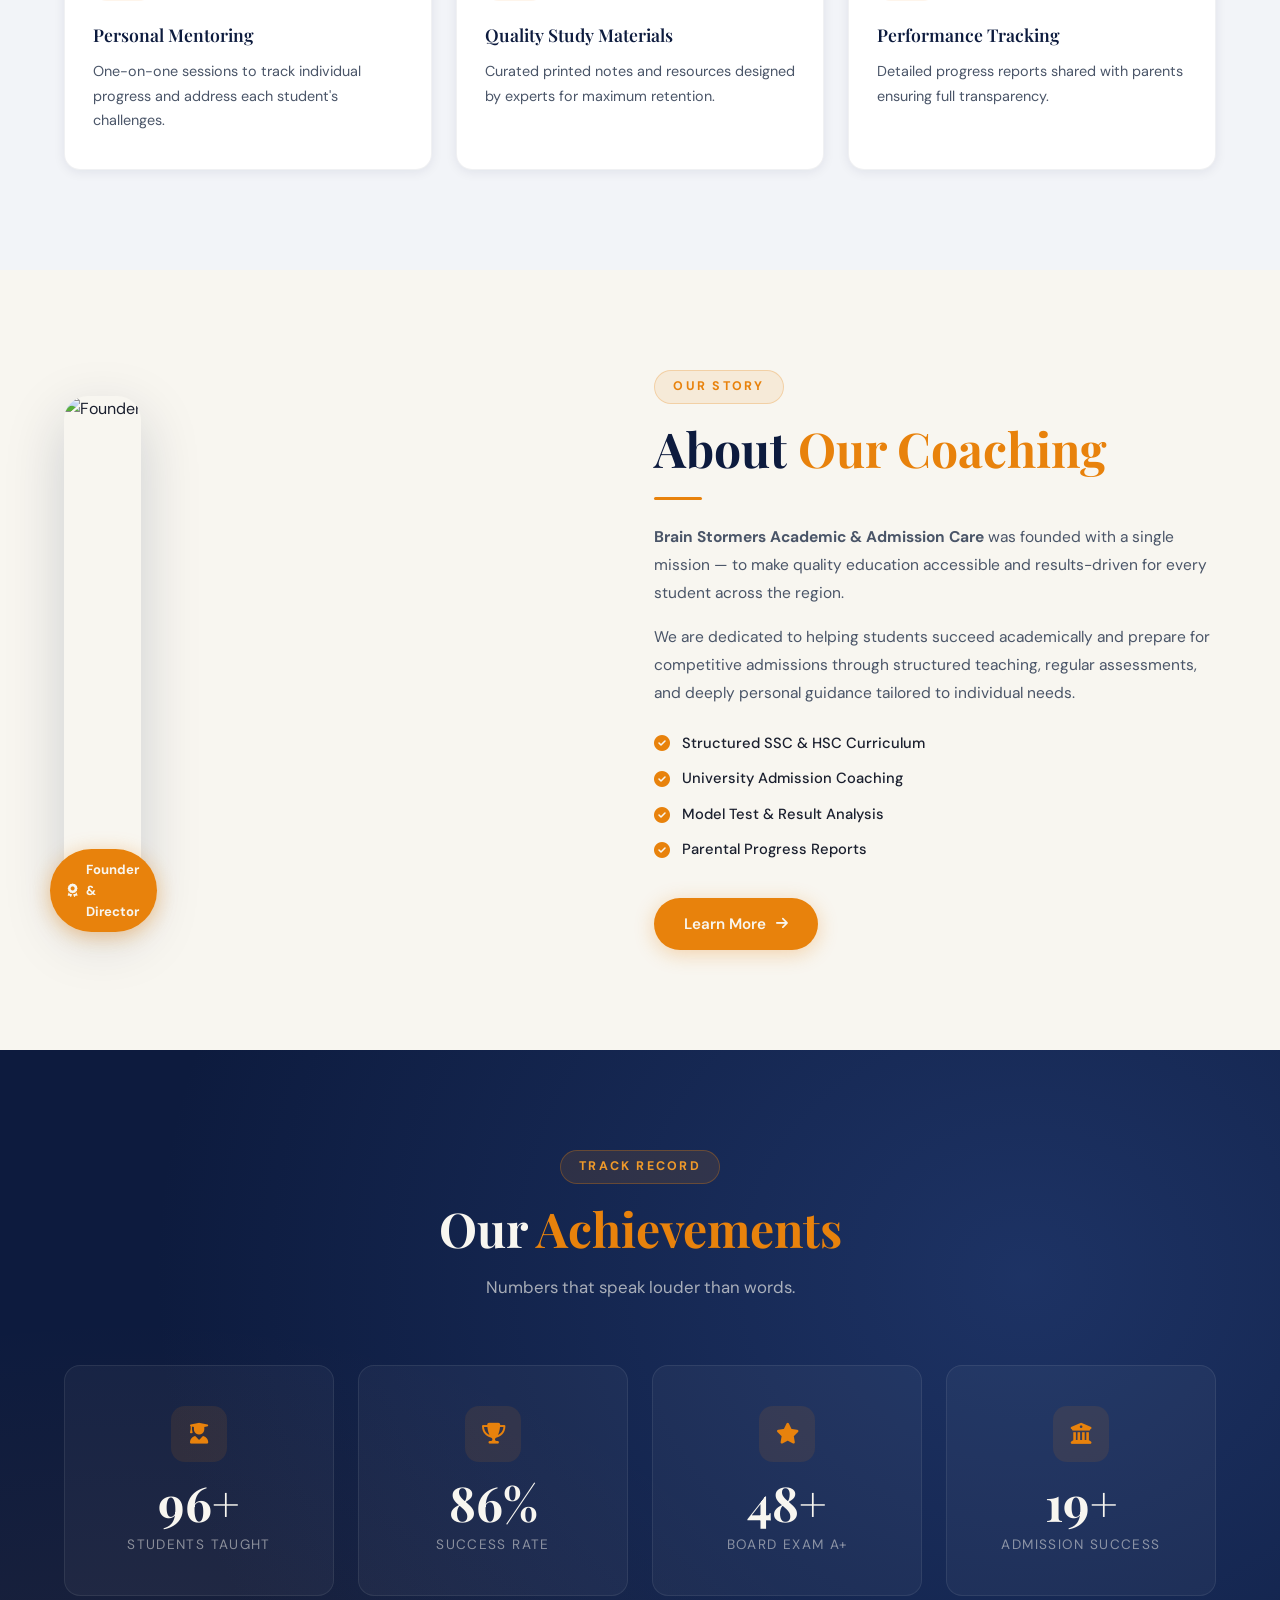
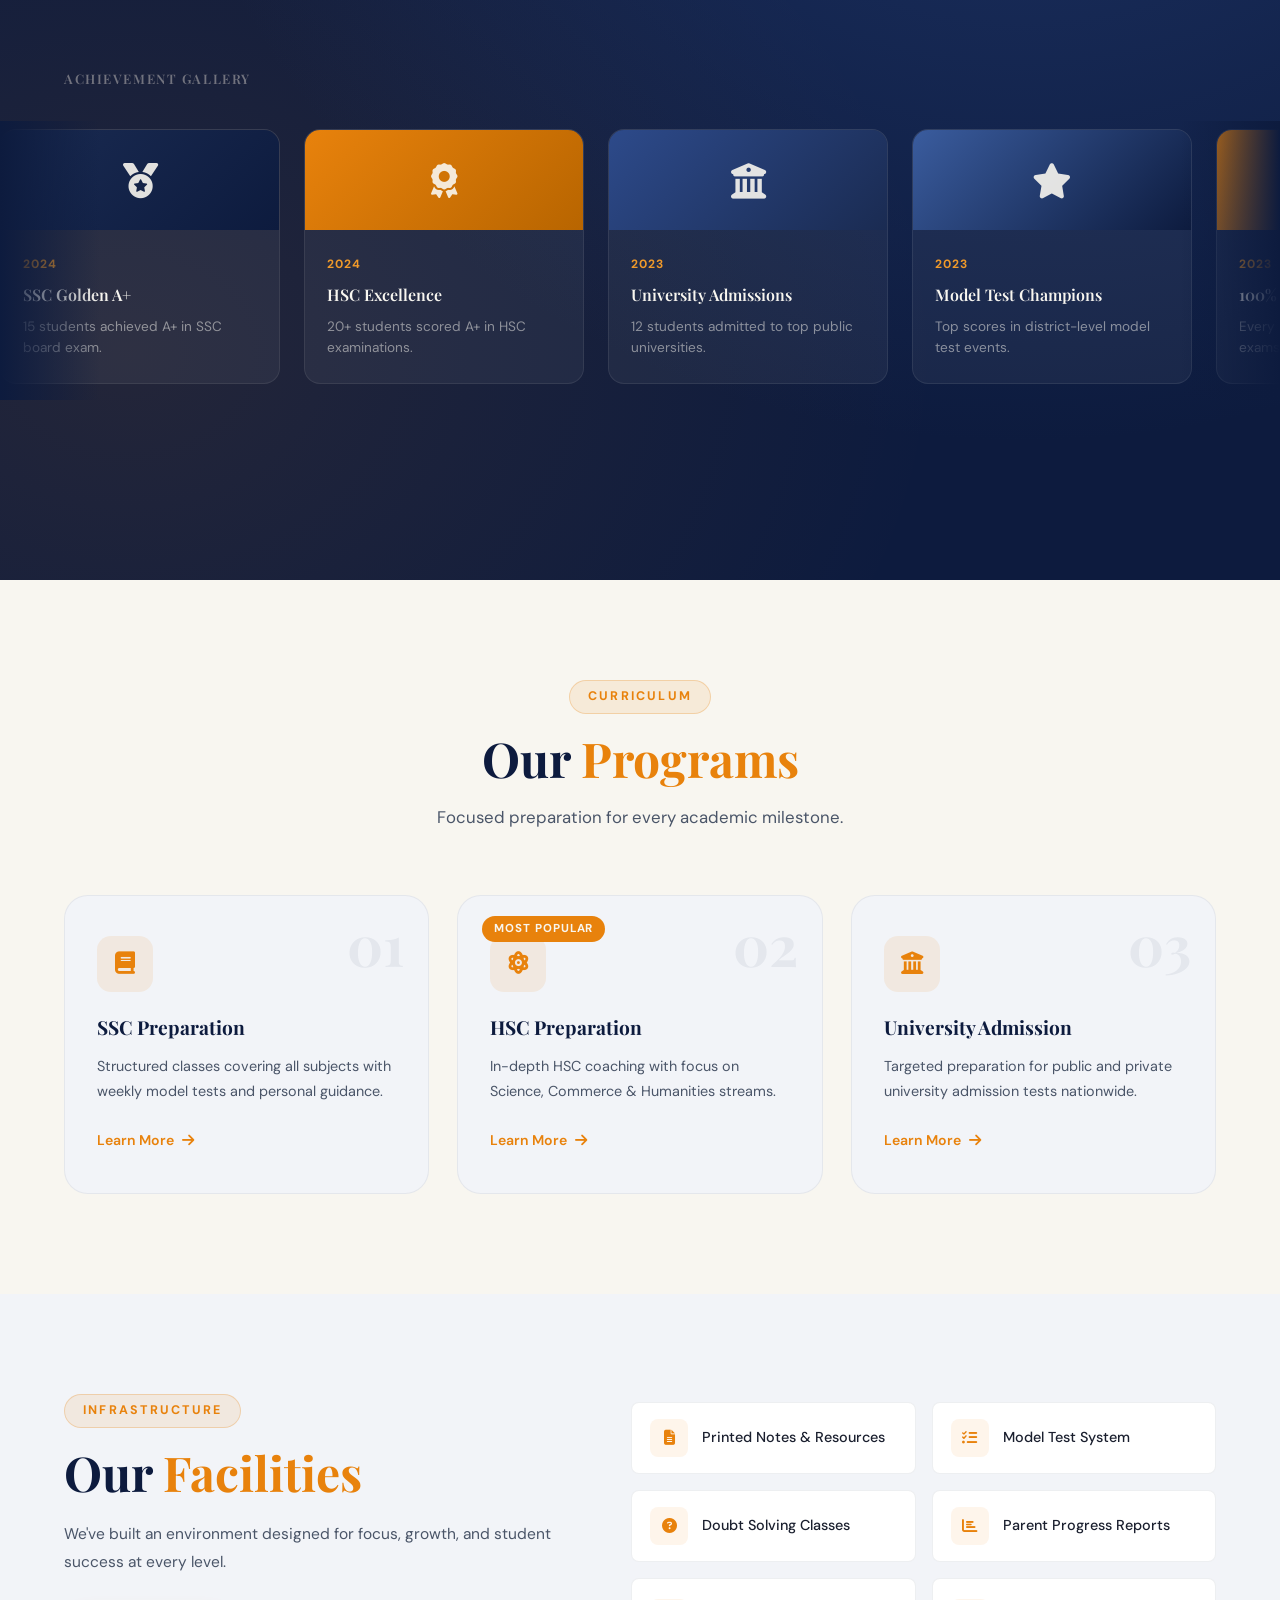
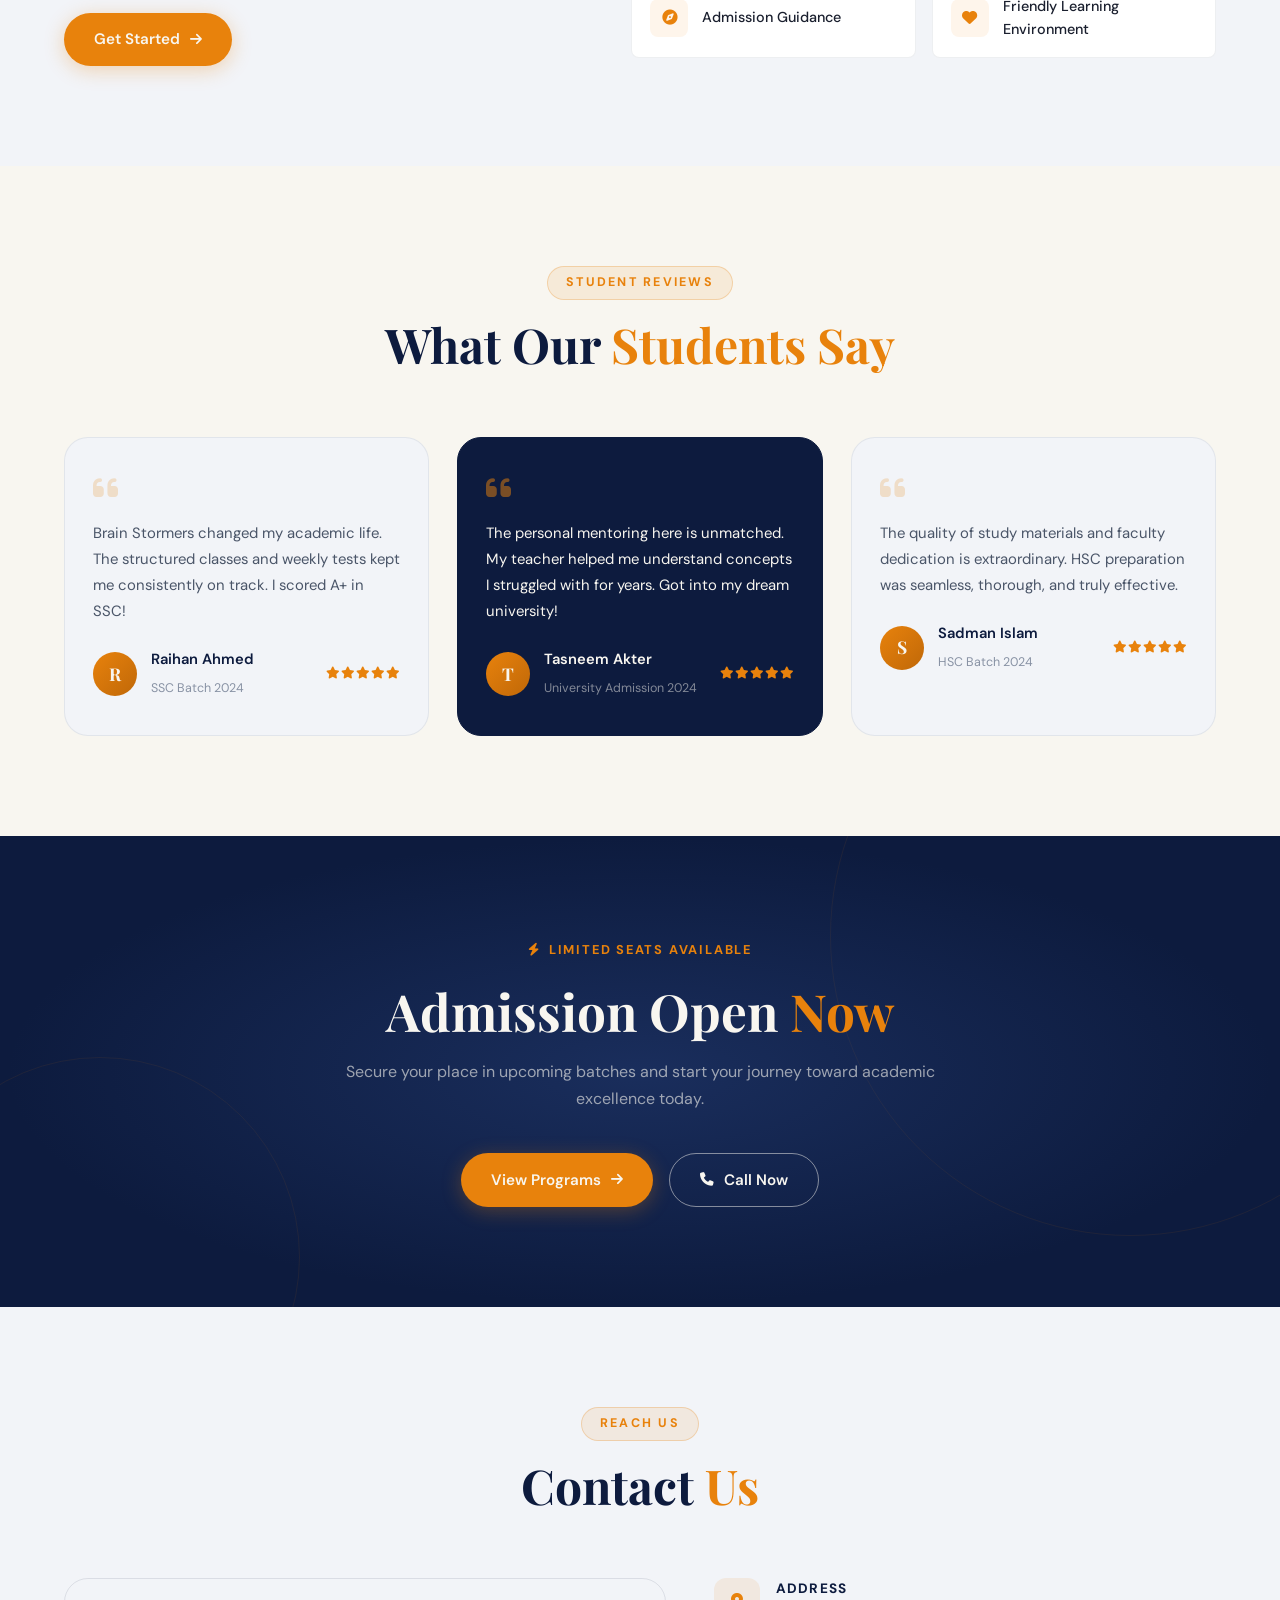
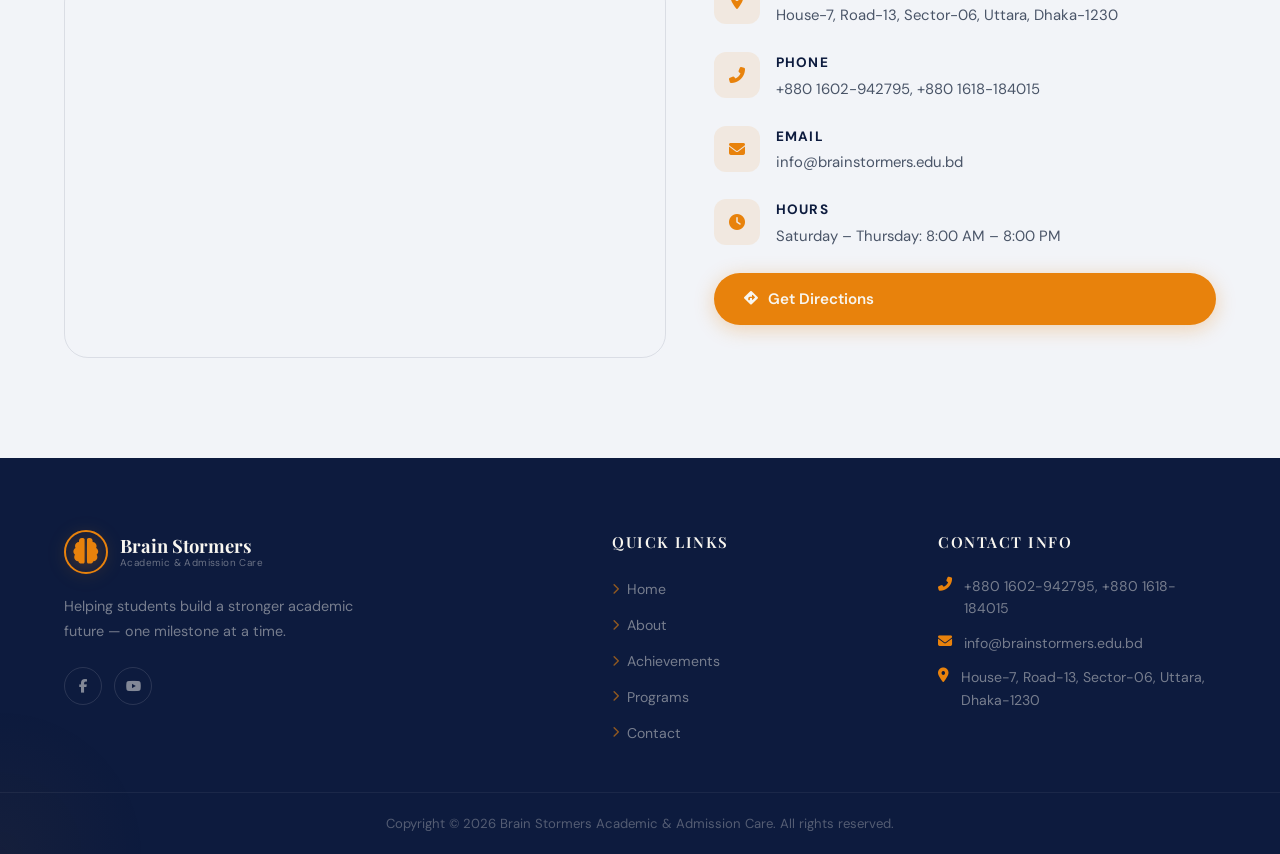
==== commit ab2991f4: "achievement page created" ====
--- a/index.html
+++ b/index.html
@@ -19,7 +19,7 @@
     <!-- Favicon link -->
     <link
       rel="shortcut icon"
-      href="/Library/Favicon/favicon.png"
+      href="Library/Favicon/favicon.png"
       type="image/x-icon"
     />
   </head>
@@ -28,7 +28,7 @@
     <!-- ===== NAVBAR ===== -->
     <nav class="navbar" id="navbar">
       <div class="nav-container">
-        <a href="/index.html" class="nav-logo">
+        <a href="index.html" class="nav-logo">
           <div class="logo-icon">
             <svg
               viewBox="0 0 44 44"
@@ -61,9 +61,13 @@
         </button>
 
         <ul class="nav-menu" id="navMenu">
-          <li><a href="/index.html" class="nav-link active">Home</a></li>
-          <li><a href="/1-About-Page/about.html" class="nav-link">About</a></li>
-          <li><a href="#achievements" class="nav-link">Achievements</a></li>
+          <li><a href="index.html" class="nav-link active">Home</a></li>
+          <li><a href="About/about.html" class="nav-link">About</a></li>
+          <li>
+            <a href="Achievement/achievement.html" class="nav-link"
+              >Achievements</a
+            >
+          </li>
           <li><a href="#programs" class="nav-link">Programs</a></li>
           <li><a href="#contact" class="nav-link">Contact</a></li>
           <li><a href="#contact" class="nav-enroll">Enroll Now</a></li>
@@ -237,7 +241,7 @@
             <div class="founder-card">
               <div class="founder-img-box">
                 <img
-                  src="/Library/ownerPic/owner.jpg"
+                  src="Library/ownerPic/owner.jpg"
                   alt="Founder"
                   class="founder-img"
                 />
@@ -317,7 +321,7 @@
                 ><span>Parental Progress Reports</span>
               </div>
             </div>
-            <a href="/1-About-Page/about.html" class="btn btn-primary">
+            <a href="/About/about.html" class="btn btn-primary">
               <span>Learn More</span>
               <i class="fas fa-arrow-right"></i>
             </a>
@@ -870,19 +874,19 @@
             <h4>Quick Links</h4>
             <ul>
               <li>
-                <a href="#home"><i class="fas fa-chevron-right"></i> Home</a>
+                <a href="index.html"><i class="fas fa-chevron-right"></i> Home</a>
               </li>
               <li>
-                <a href="#about"><i class="fas fa-chevron-right"></i> About</a>
+                <a href="About/about.html"><i class="fas fa-chevron-right"></i> About</a>
+              </li>
+              <li>
+                <a href="Achievement/achievement.html"
+                  ><i class="fas fa-chevron-right"></i> Achievements</a
+                >
               </li>
               <li>
                 <a href="#programs"
                   ><i class="fas fa-chevron-right"></i> Programs</a
-                >
-              </li>
-              <li>
-                <a href="#achievements"
-                  ><i class="fas fa-chevron-right"></i> Achievements</a
                 >
               </li>
               <li>
@@ -926,4 +930,4 @@
 
     <script src="script.js"></script>
   </body>
-</html>+</html>
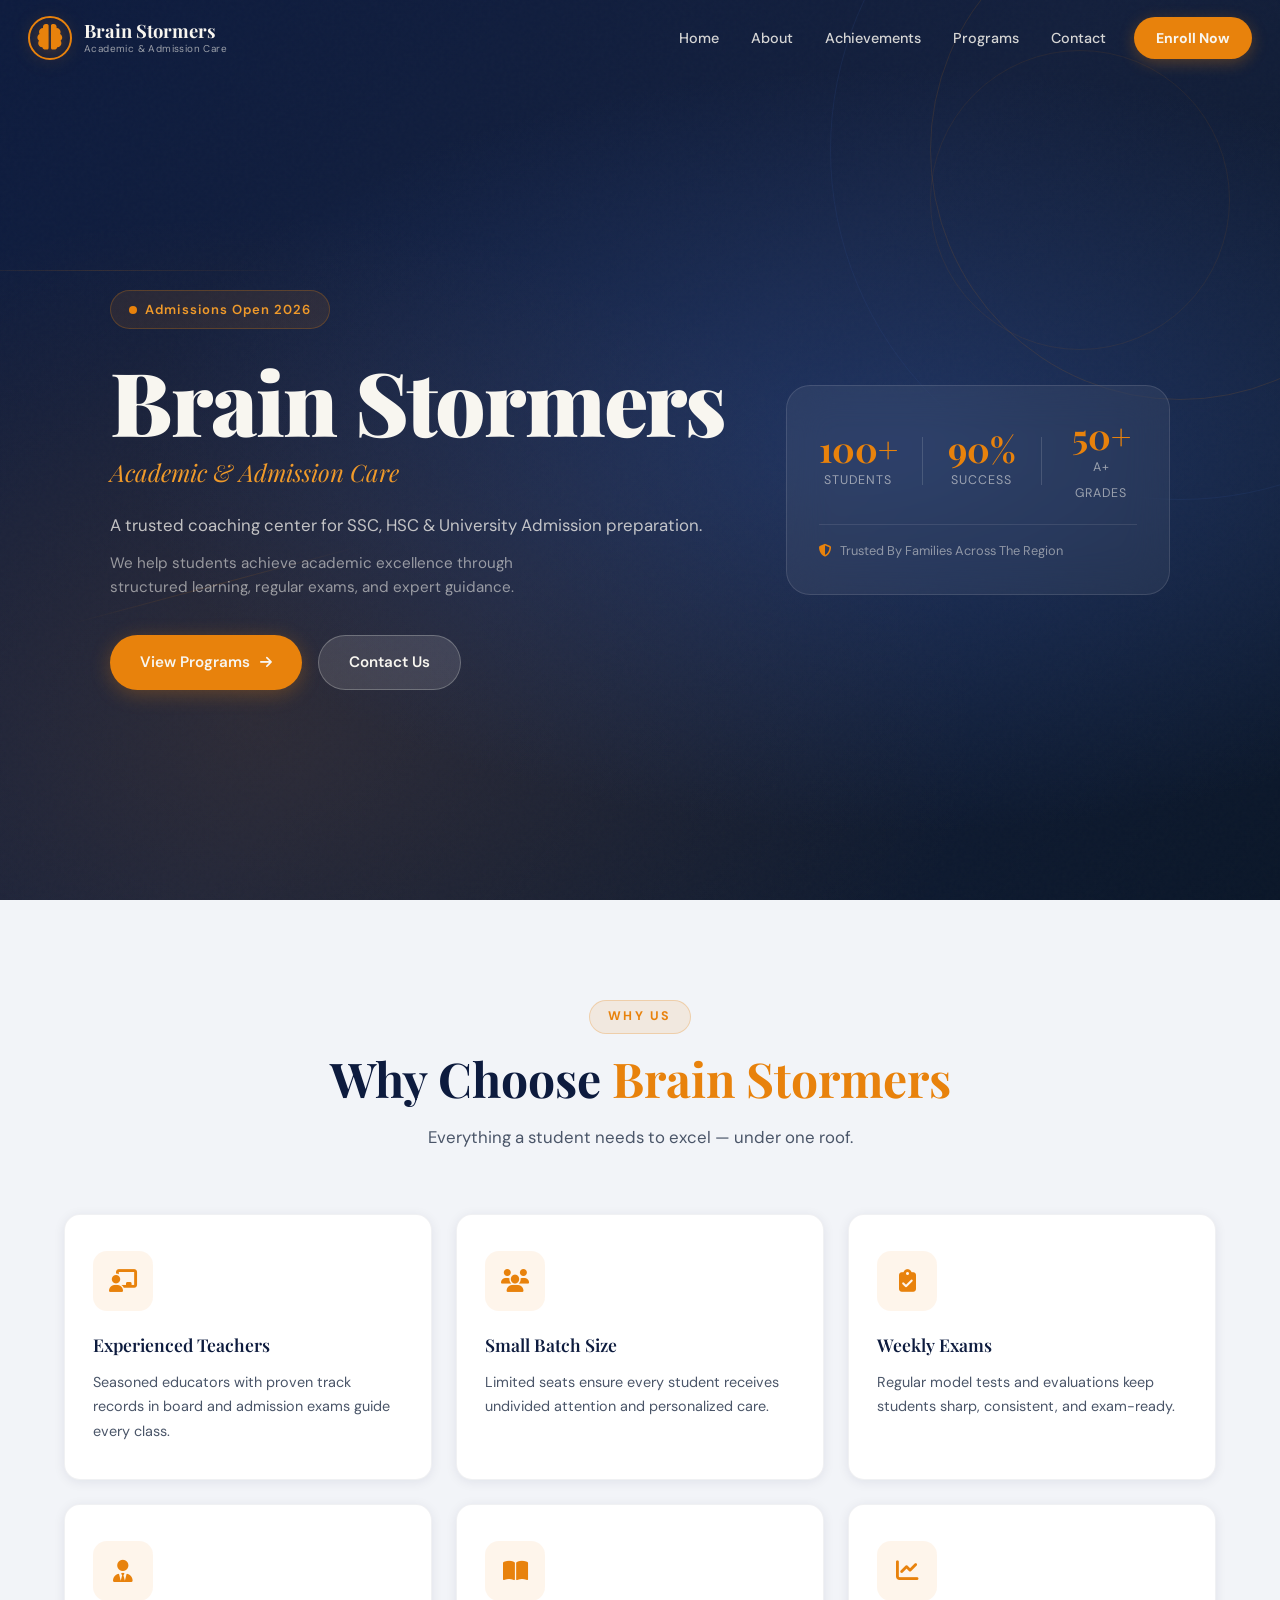
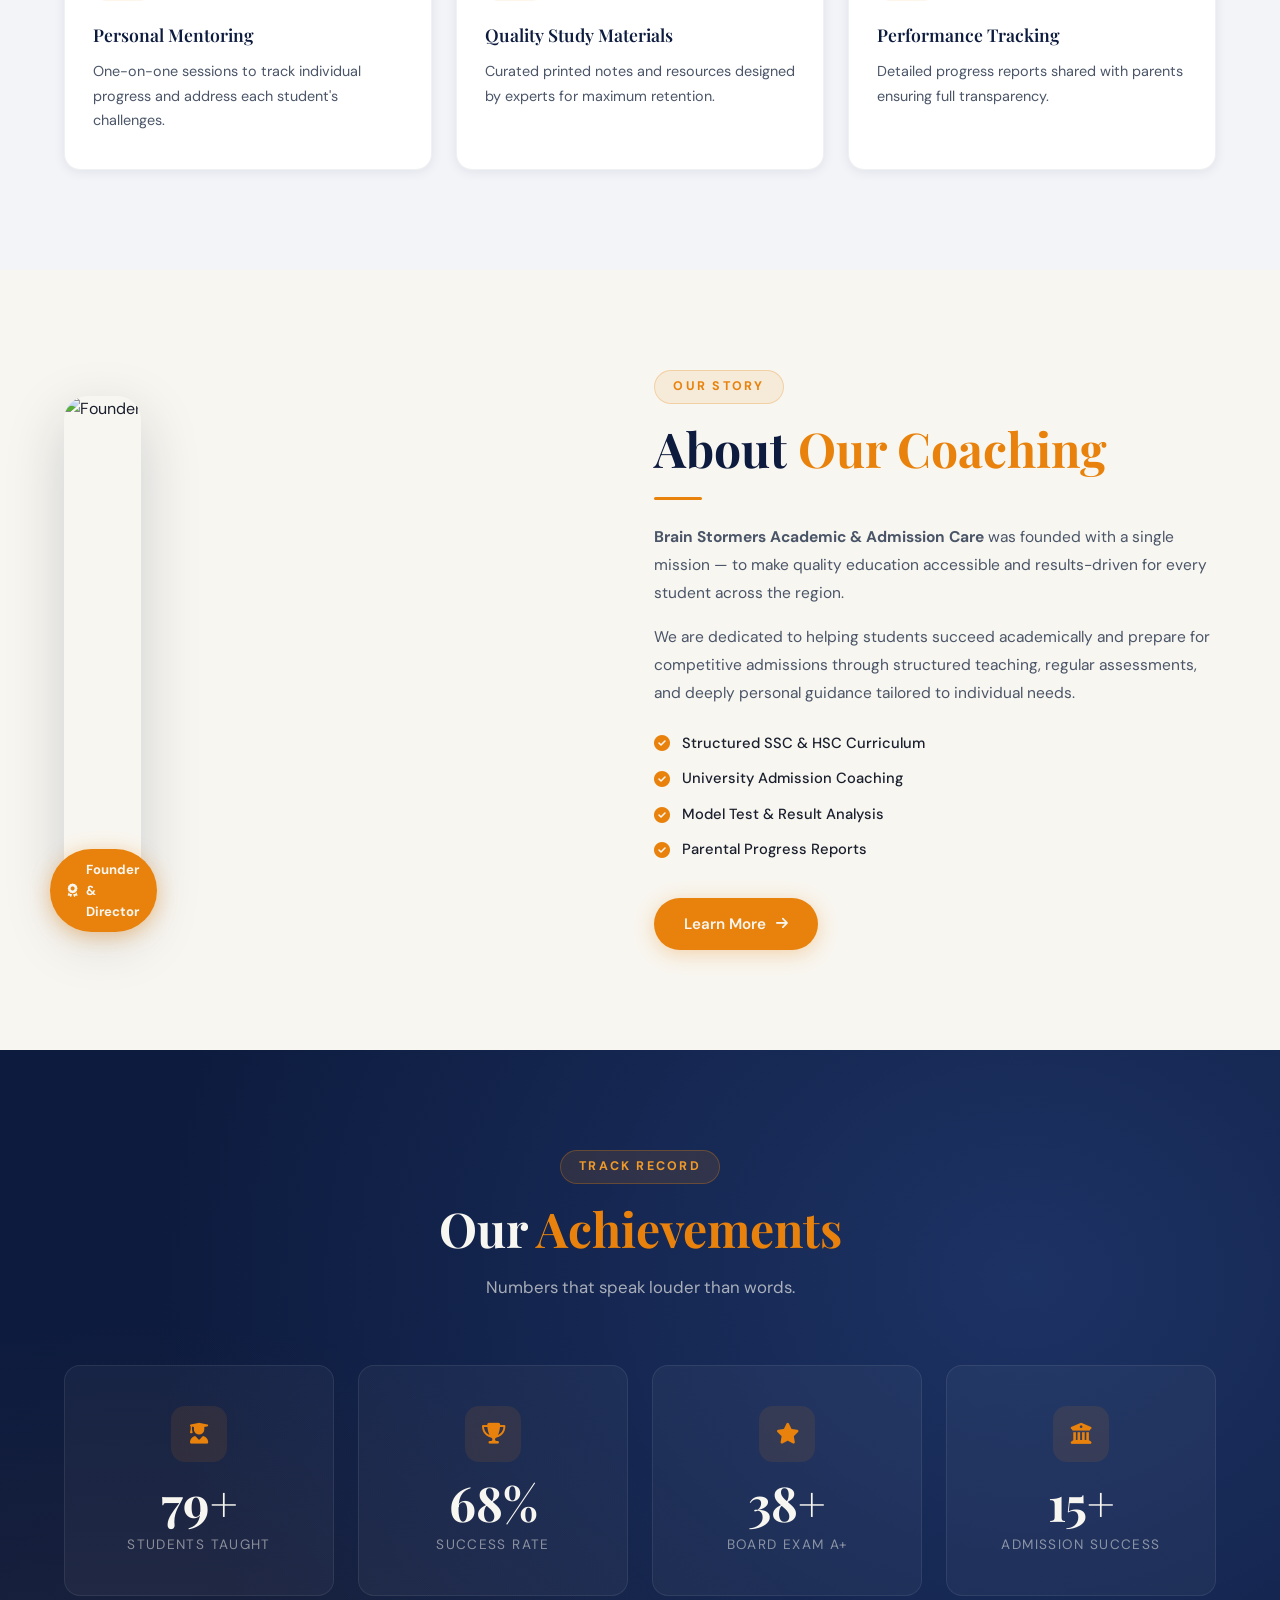
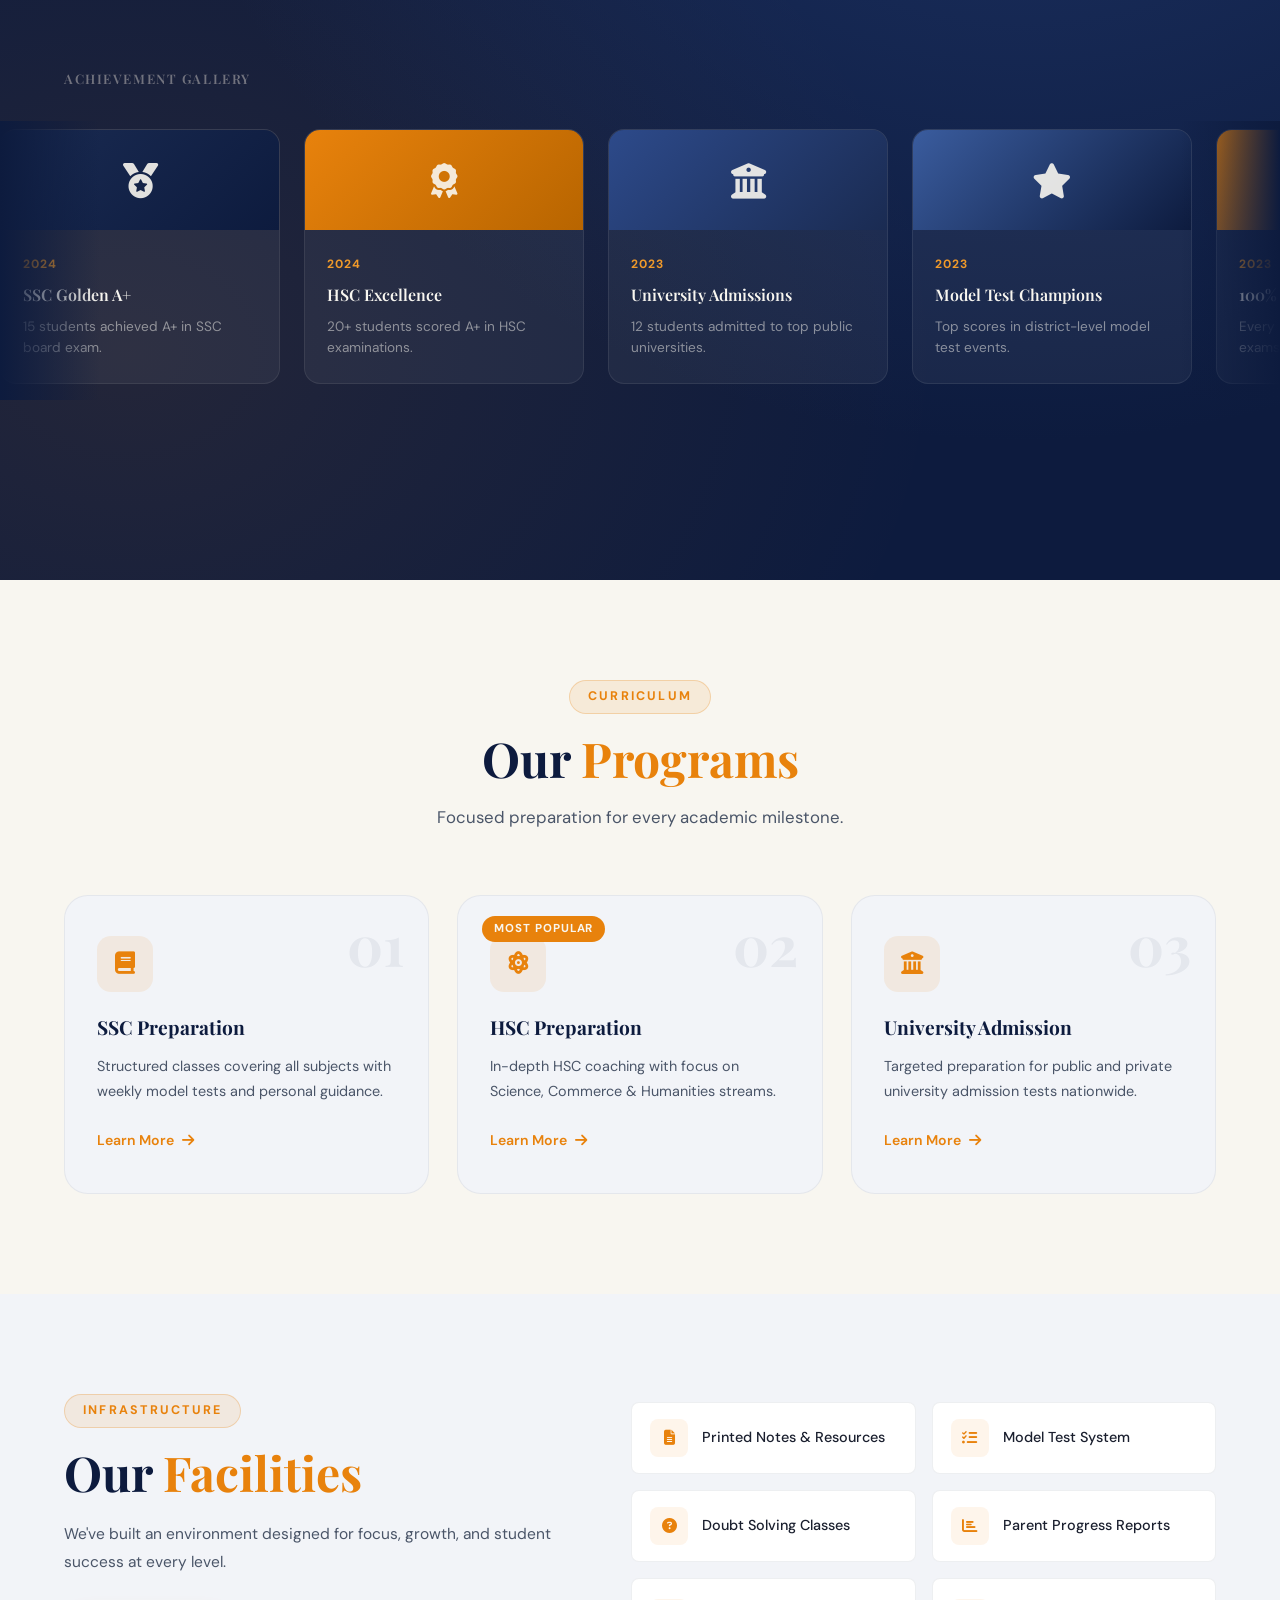
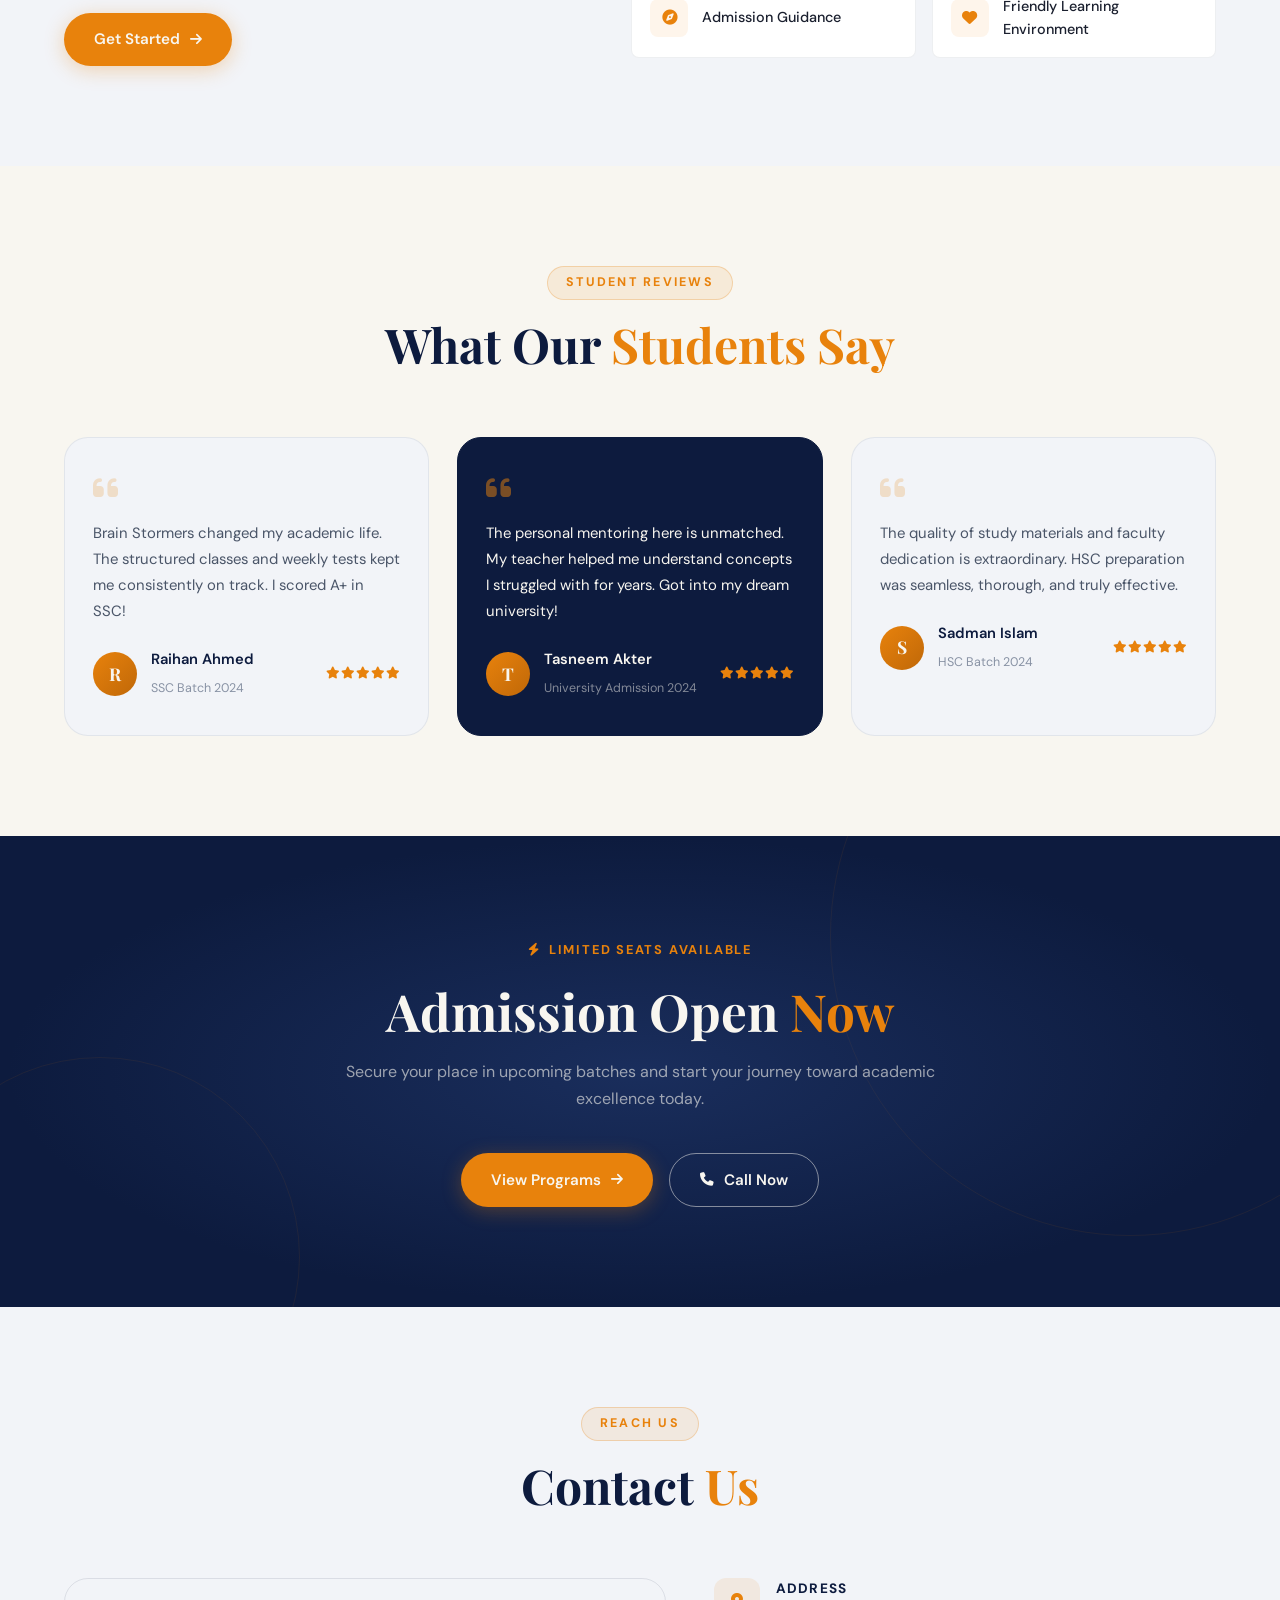
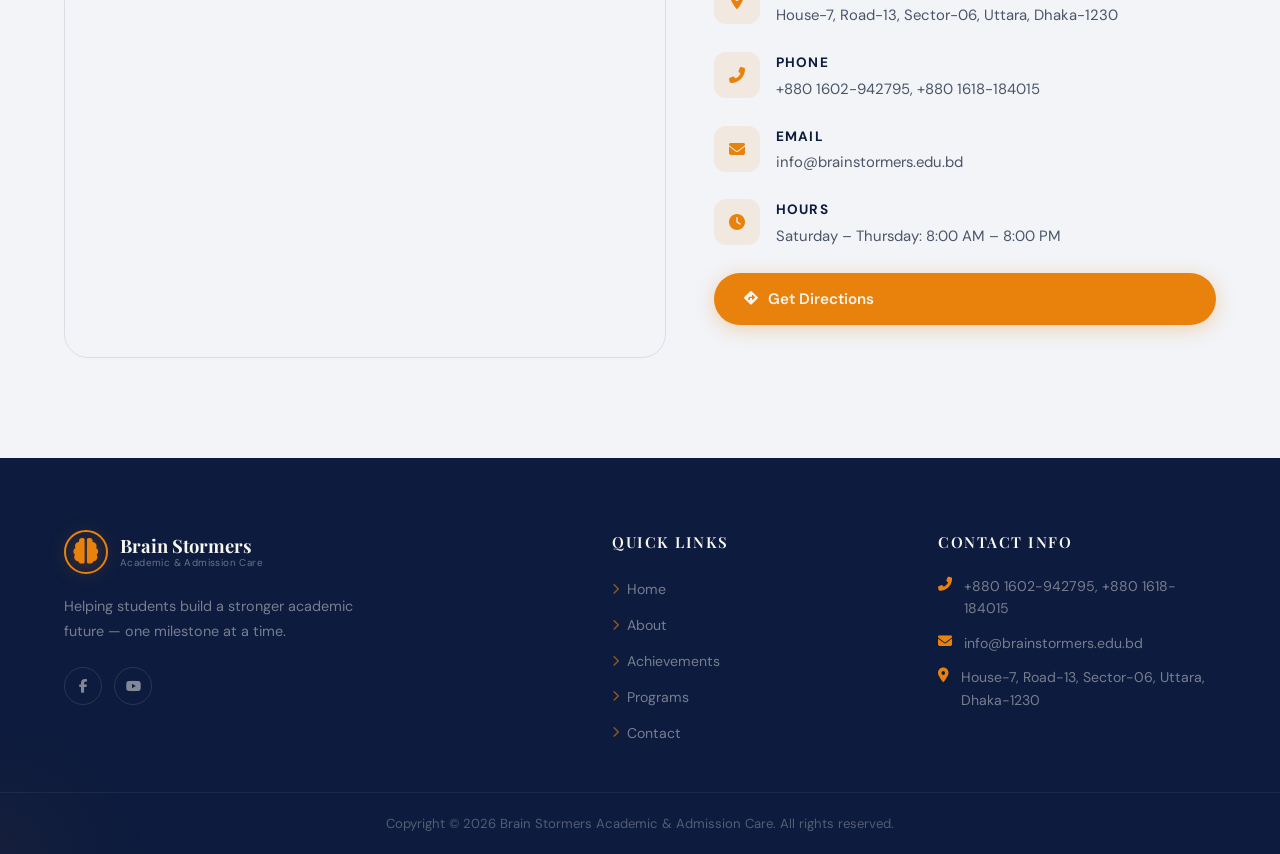
==== commit b72d4d1d: "linked this page" ====
--- a/index.html
+++ b/index.html
@@ -68,9 +68,9 @@
               >Achievements</a
             >
           </li>
-          <li><a href="#programs" class="nav-link">Programs</a></li>
+          <li><a href="Program/program.html" class="nav-link">Programs</a></li>
           <li><a href="#contact" class="nav-link">Contact</a></li>
-          <li><a href="#contact" class="nav-enroll">Enroll Now</a></li>
+          <li><a href="#" class="nav-enroll">Enroll Now</a></li>
         </ul>
       </div>
     </nav>
@@ -109,7 +109,7 @@
             learning, regular exams, and expert guidance.
           </p>
           <div class="hero-btns reveal-up delay-4">
-            <a href="#programs" class="btn btn-primary">
+            <a href="Program/program.html" class="btn btn-primary">
               <span>View Programs</span>
               <i class="fas fa-arrow-right"></i>
             </a>
@@ -567,7 +567,7 @@
               Structured classes covering all subjects with weekly model tests
               and personal guidance.
             </p>
-            <a href="#" class="prog-link"
+            <a href="Program/program.html" class="prog-link"
               >Learn More <i class="fas fa-arrow-right"></i
             ></a>
           </div>
@@ -580,7 +580,7 @@
               In-depth HSC coaching with focus on Science, Commerce &amp;
               Humanities streams.
             </p>
-            <a href="#" class="prog-link"
+            <a href="Program/program.html" class="prog-link"
               >Learn More <i class="fas fa-arrow-right"></i
             ></a>
           </div>
@@ -592,7 +592,7 @@
               Targeted preparation for public and private university admission
               tests nationwide.
             </p>
-            <a href="#" class="prog-link"
+            <a href="Program/program.html" class="prog-link"
               >Learn More <i class="fas fa-arrow-right"></i
             ></a>
           </div>
@@ -739,7 +739,7 @@
           academic excellence today.
         </p>
         <div class="cta-btns">
-          <a href="#programs" class="btn btn-primary">
+          <a href="Program/program.html" class="btn btn-primary">
             <span>View Programs</span>
             <i class="fas fa-arrow-right"></i>
           </a>
@@ -885,7 +885,7 @@
                 >
               </li>
               <li>
-                <a href="#programs"
+                <a href="Program/program.html"
                   ><i class="fas fa-chevron-right"></i> Programs</a
                 >
               </li>
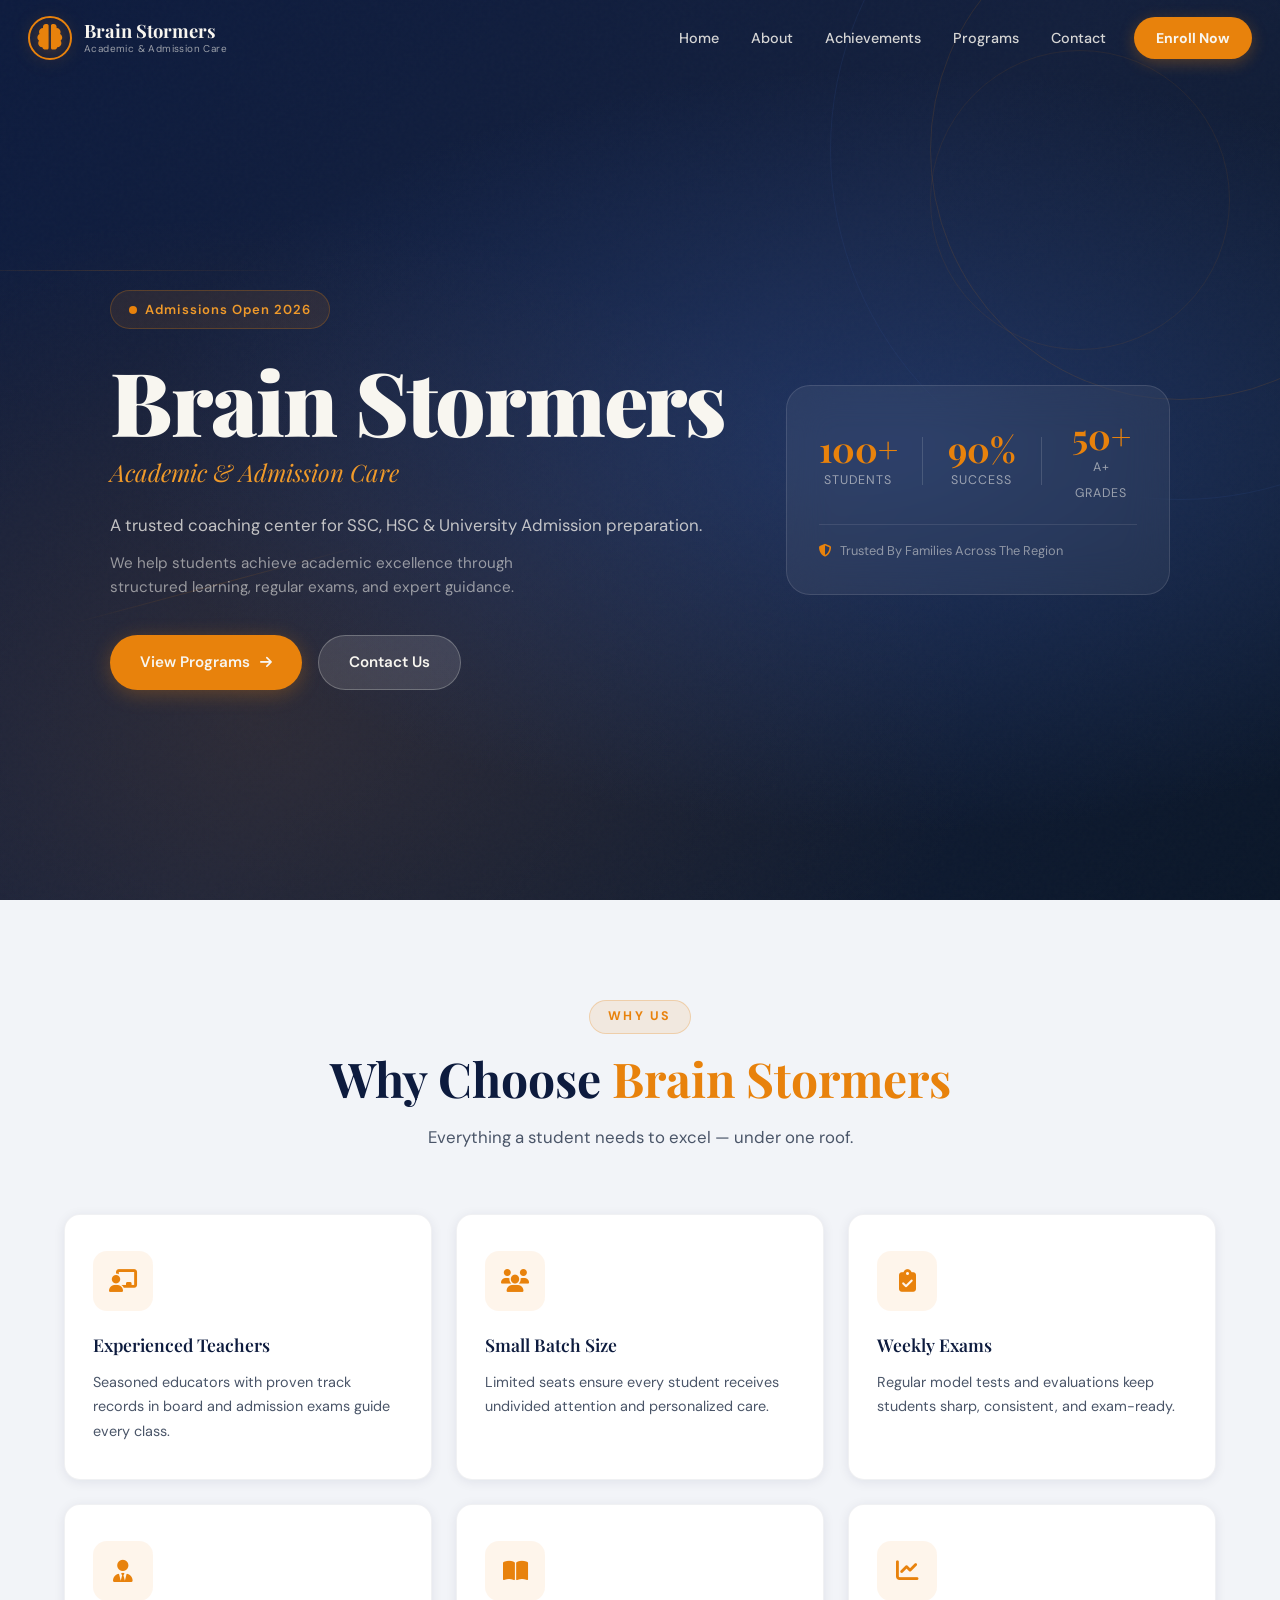
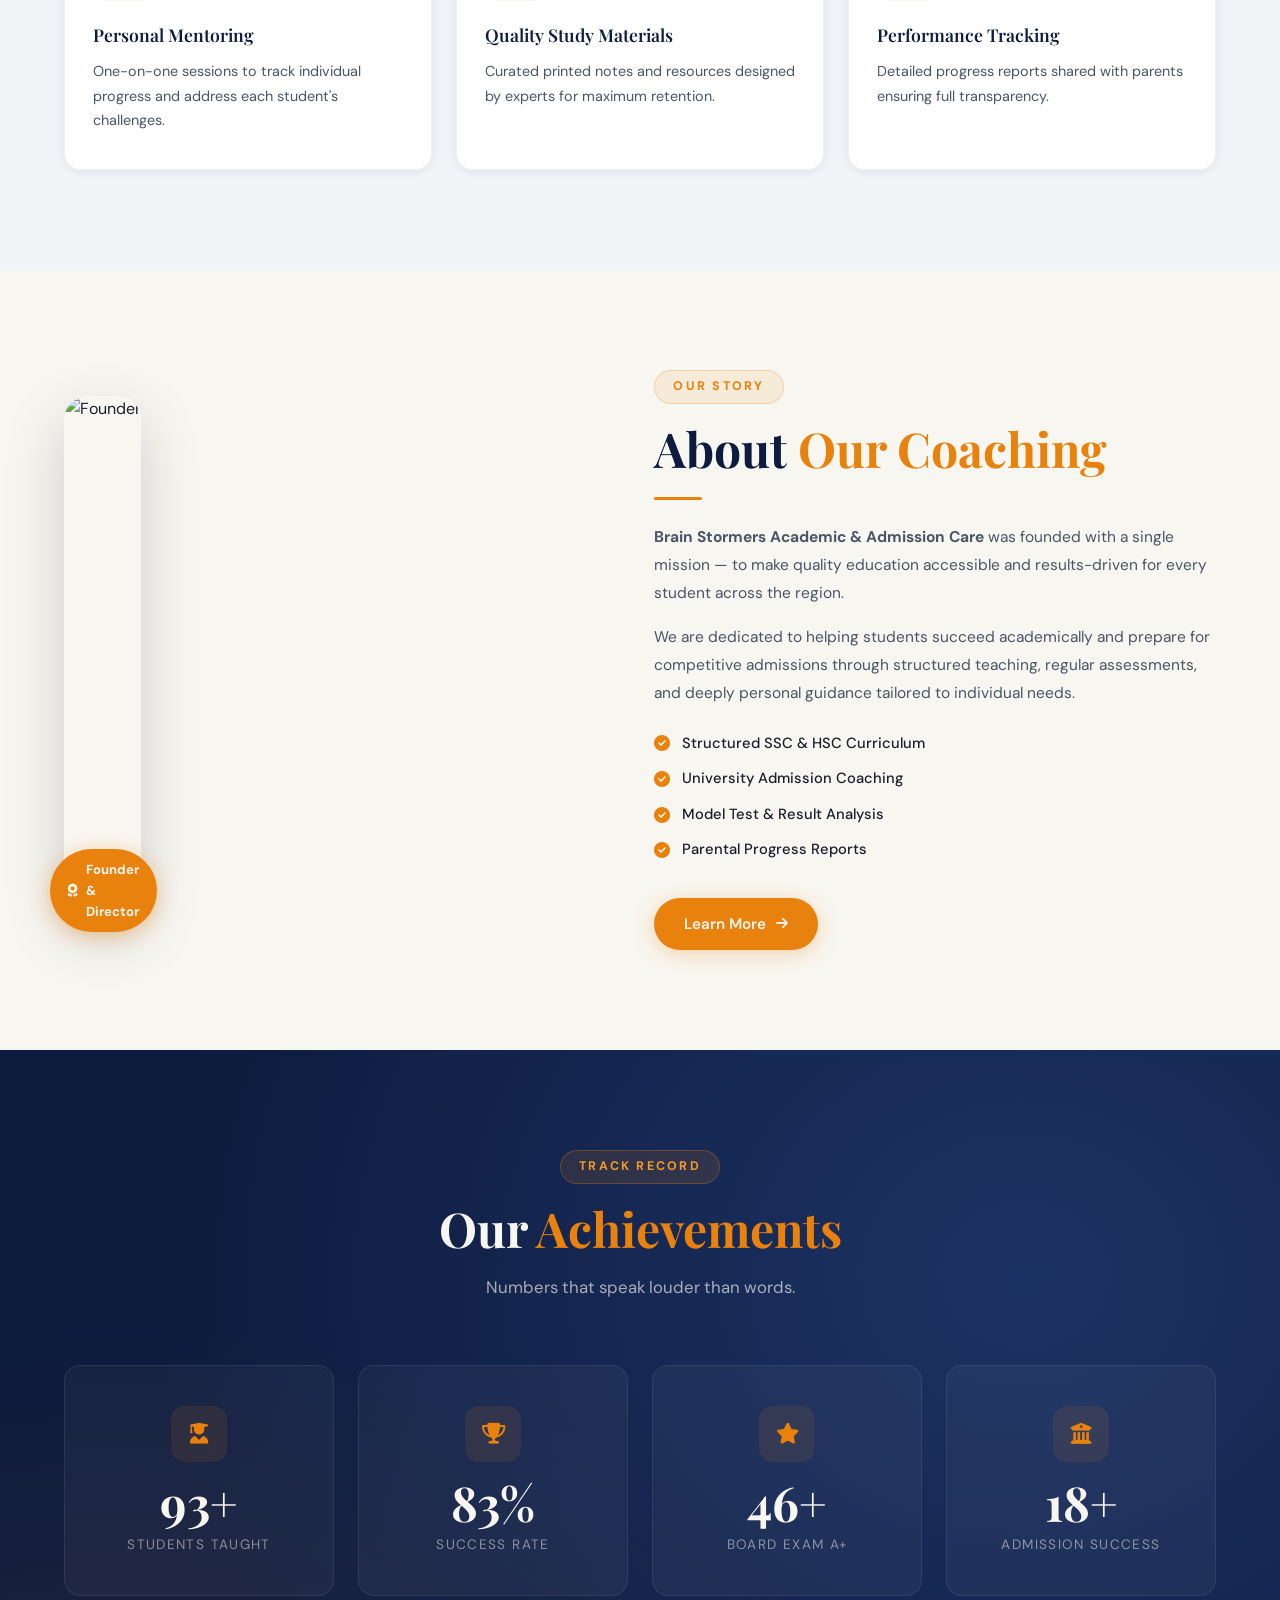
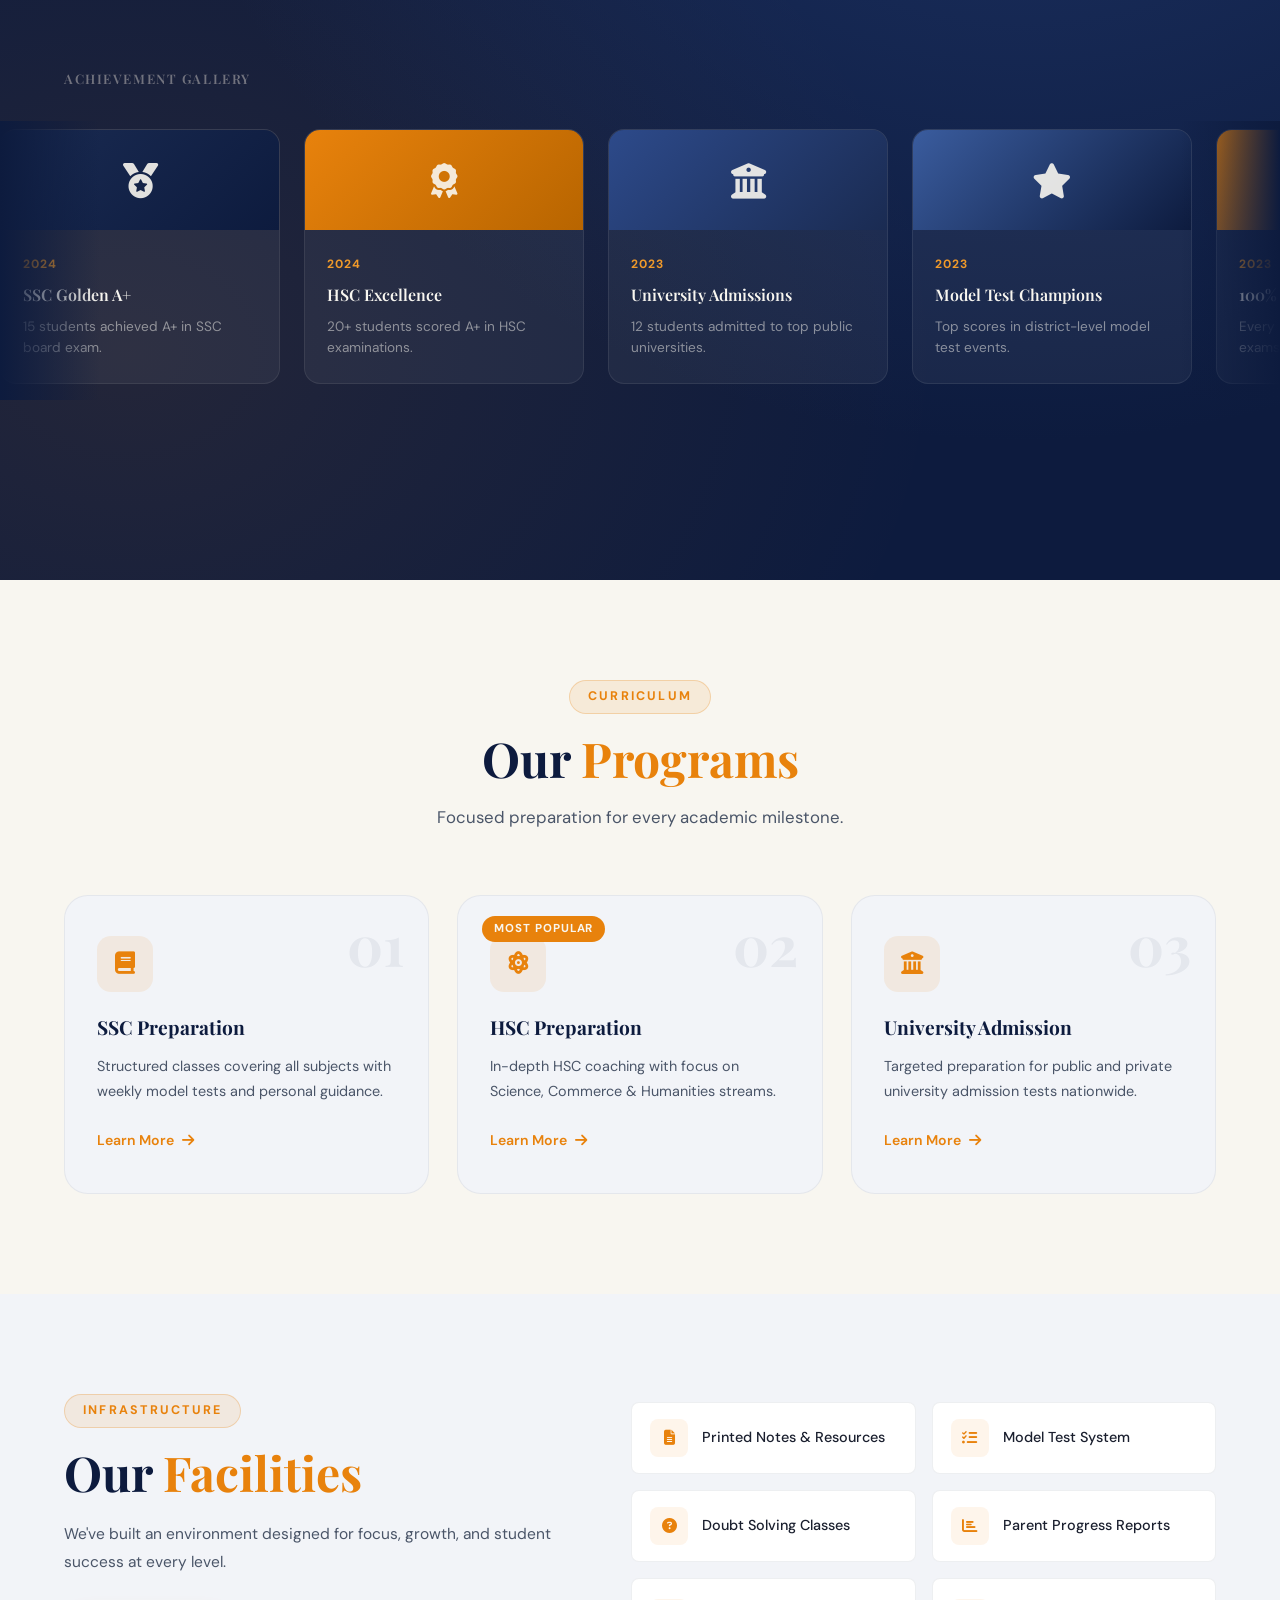
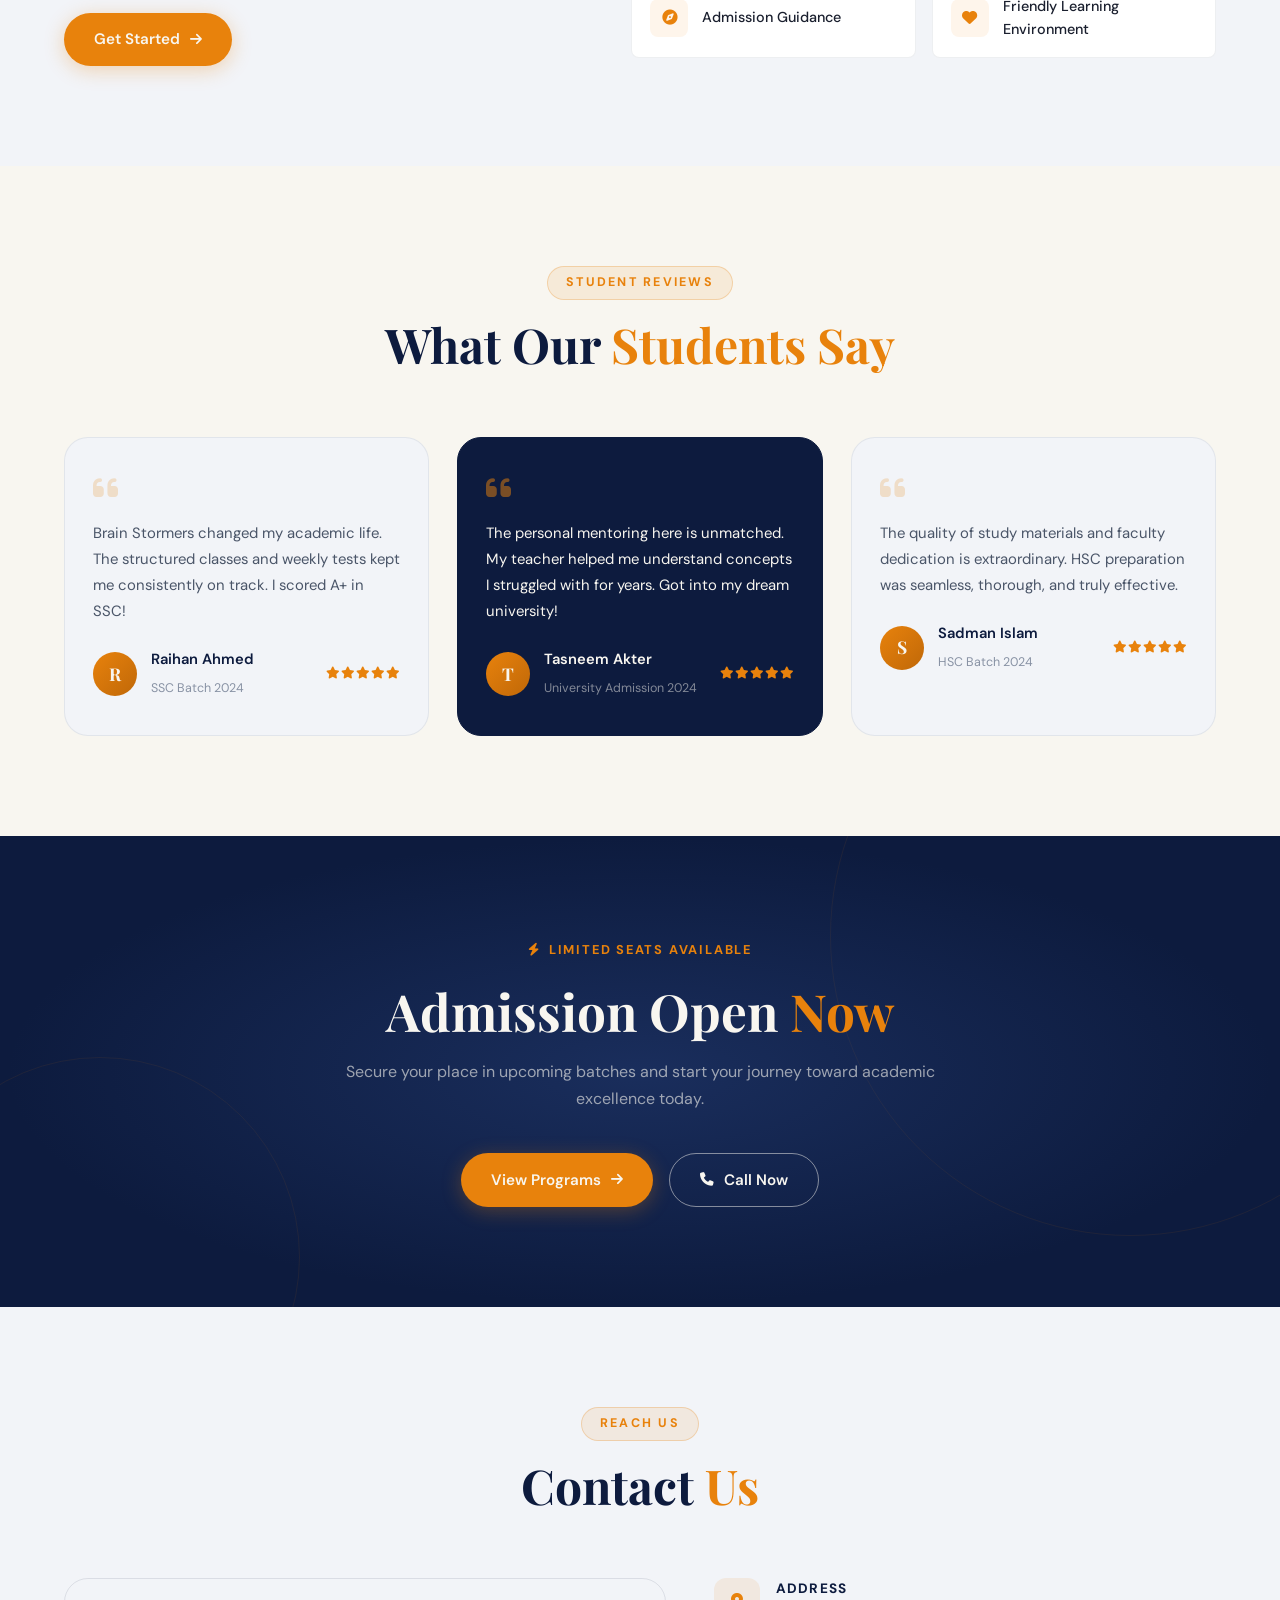
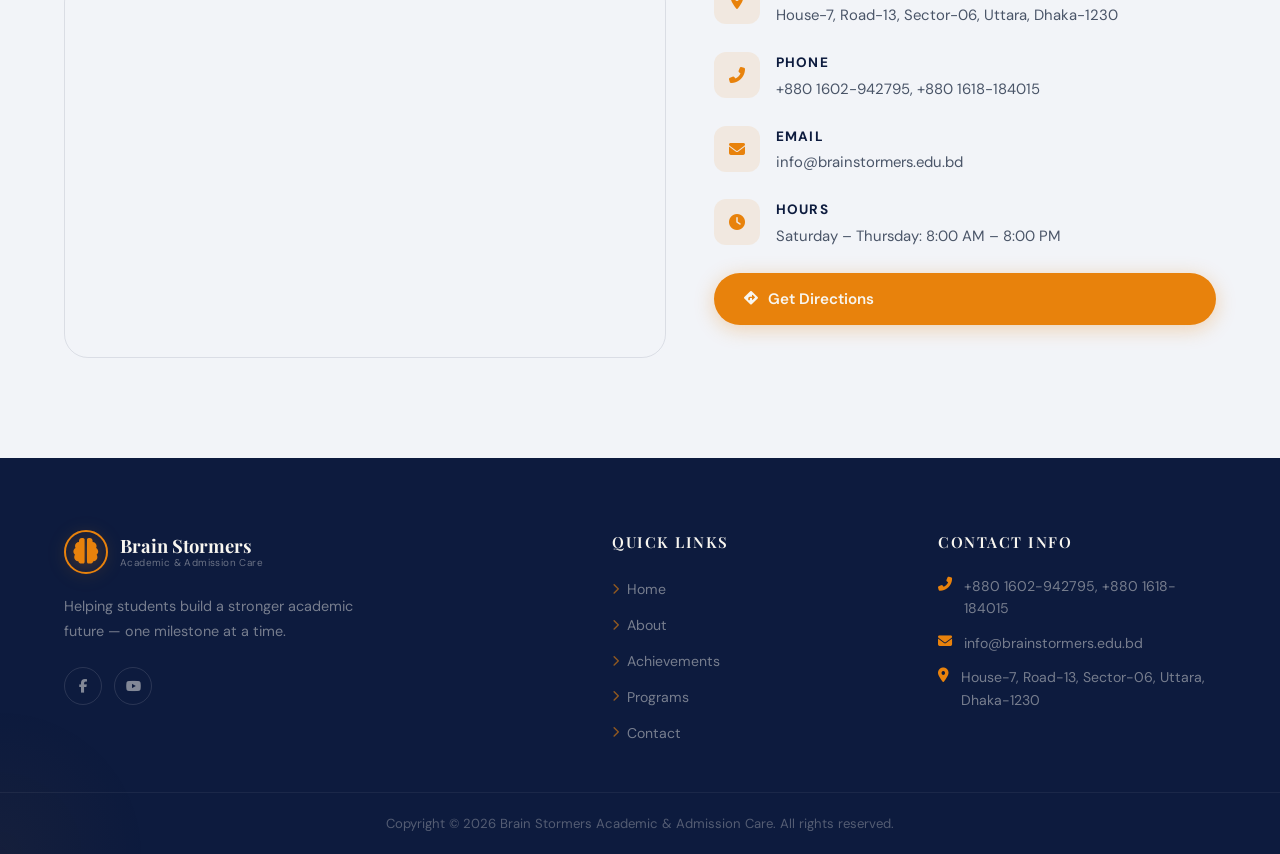
==== commit e272d75d: "enroll modal maded" ====
--- a/index.html
+++ b/index.html
@@ -22,6 +22,8 @@
       href="Library/Favicon/favicon.png"
       type="image/x-icon"
     />
+    <!-- Modal CSS -->
+    <link rel="stylesheet" href="modal.css" />
   </head>
 
   <body>
@@ -69,7 +71,7 @@
             >
           </li>
           <li><a href="Program/program.html" class="nav-link">Programs</a></li>
-          <li><a href="#contact" class="nav-link">Contact</a></li>
+          <li><a href="Contact/contact.html" class="nav-link">Contact</a></li>
           <li><a href="#" class="nav-enroll">Enroll Now</a></li>
         </ul>
       </div>
@@ -113,7 +115,7 @@
               <span>View Programs</span>
               <i class="fas fa-arrow-right"></i>
             </a>
-            <a href="#contact" class="btn btn-glass">
+            <a href="Contact/contact.html" class="btn btn-glass">
               <span>Contact Us</span>
             </a>
           </div>
@@ -321,7 +323,7 @@
                 ><span>Parental Progress Reports</span>
               </div>
             </div>
-            <a href="/About/about.html" class="btn btn-primary">
+            <a href="About/about.html" class="btn btn-primary">
               <span>Learn More</span>
               <i class="fas fa-arrow-right"></i>
             </a>
@@ -613,7 +615,7 @@
               We've built an environment designed for focus, growth, and student
               success at every level.
             </p>
-            <a href="#contact" class="btn btn-primary">
+            <a href="Contact/contact.html" class="btn btn-primary">
               <span>Get Started</span>
               <i class="fas fa-arrow-right"></i>
             </a>
@@ -890,7 +892,7 @@
                 >
               </li>
               <li>
-                <a href="#contact"
+                <a href="Contact/contact.html"
                   ><i class="fas fa-chevron-right"></i> Contact</a
                 >
               </li>
@@ -928,6 +930,35 @@
       <i class="fas fa-chevron-up"></i>
     </button>
 
+    <!-- ===== ENROLL MODAL ===== -->
+    <div class="enroll-modal-overlay" id="enrollModal">
+      <div class="enroll-modal">
+        <button class="em-close" id="emClose" aria-label="Close modal"><i class="fas fa-times"></i></button>
+        <div class="em-content">
+          <div class="em-section">
+            <h3 class="em-heading">Ask your question on our Whatsapp</h3>
+            <p class="em-desc">Click the WhatsApp icon below to chat with us directly and get all your questions answered instantly.</p>
+            <a href="https://wa.me/8801602942795" target="_blank" class="em-social-btn whatsapp">
+              <i class="fab fa-whatsapp"></i>
+            </a>
+          </div>
+          <div class="em-divider"></div>
+          <div class="em-section">
+            <h3 class="em-heading">Visit our more platform</h3>
+            <div class="em-socials">
+              <a href="https://www.youtube.com/channel/UC617Cusr6fyNm_f1_KgOw0A" target="_blank" class="em-social-btn youtube">
+                <i class="fab fa-youtube"></i>
+              </a>
+              <a href="https://www.facebook.com/brainstormersbd" target="_blank" class="em-social-btn facebook">
+                <i class="fab fa-facebook-f"></i>
+              </a>
+            </div>
+          </div>
+        </div>
+      </div>
+    </div>
+
     <script src="script.js"></script>
+    <script src="modal.js"></script>
   </body>
 </html>
--- a/modal.css
+++ b/modal.css
@@ -0,0 +1,152 @@
+/* ===== ENROLL MODAL ===== */
+.enroll-modal-overlay {
+  position: fixed;
+  inset: 0;
+  background: rgba(13, 27, 62, 0.7);
+  backdrop-filter: blur(8px);
+  z-index: 2000;
+  display: flex;
+  align-items: center;
+  justify-content: center;
+  opacity: 0;
+  visibility: hidden;
+  transition: all 0.4s cubic-bezier(0.25, 0.46, 0.45, 0.94);
+  padding: 20px;
+}
+
+.enroll-modal-overlay.active {
+  opacity: 1;
+  visibility: visible;
+}
+
+.enroll-modal {
+  background: #ffffff;
+  border-radius: 20px;
+  width: 100%;
+  max-width: 480px;
+  padding: 40px;
+  position: relative;
+  transform: scale(0.9) translateY(20px);
+  opacity: 0;
+  transition: all 0.5s cubic-bezier(0.25, 0.46, 0.45, 0.94);
+  box-shadow: 0 20px 60px rgba(13, 27, 62, 0.2);
+}
+
+.enroll-modal-overlay.active .enroll-modal {
+  transform: scale(1) translateY(0);
+  opacity: 1;
+}
+
+.em-close {
+  position: absolute;
+  top: 20px;
+  right: 20px;
+  width: 36px;
+  height: 36px;
+  border-radius: 50%;
+  background: rgba(238, 240, 245, 0.8);
+  border: none;
+  cursor: pointer;
+  display: flex;
+  align-items: center;
+  justify-content: center;
+  color: #1a1f2e;
+  font-size: 1.1rem;
+  transition: all 0.3s ease;
+}
+
+.em-close:hover {
+  background: #e8820c;
+  color: #ffffff;
+  transform: rotate(90deg);
+}
+
+.em-content {
+  text-align: center;
+}
+
+.em-section {
+  display: flex;
+  flex-direction: column;
+  align-items: center;
+  gap: 12px;
+}
+
+.em-heading {
+  font-family: "Playfair Display", serif;
+  font-size: 1.4rem;
+  color: #0d1b3e;
+  margin-bottom: 5px;
+}
+
+.em-desc {
+  font-size: 0.95rem;
+  color: #4a5568;
+  line-height: 1.5;
+  margin-bottom: 10px;
+}
+
+.em-social-btn {
+  width: 60px;
+  height: 60px;
+  border-radius: 16px;
+  display: flex;
+  align-items: center;
+  justify-content: center;
+  font-size: 1.8rem;
+  color: #ffffff;
+  transition: all 0.4s cubic-bezier(0.175, 0.885, 0.32, 1.275);
+  box-shadow: 0 5px 15px rgba(0, 0, 0, 0.1);
+  text-decoration: none;
+}
+
+.em-social-btn.whatsapp {
+  background: linear-gradient(135deg, #25D366, #128C7E);
+}
+
+.em-social-btn.youtube {
+  background: linear-gradient(135deg, #FF0000, #CC0000);
+}
+
+.em-social-btn.facebook {
+  background: linear-gradient(135deg, #1877F2, #0C5ECA);
+}
+
+.em-social-btn:hover {
+  transform: translateY(-8px) scale(1.05);
+  box-shadow: 0 12px 25px rgba(0, 0, 0, 0.2);
+}
+
+.em-divider {
+  width: 100%;
+  height: 1px;
+  background: #eef0f5;
+  margin: 30px 0;
+}
+
+.em-socials {
+  display: flex;
+  gap: 20px;
+  justify-content: center;
+  margin-top: 10px;
+}
+
+@media (max-width: 480px) {
+  .enroll-modal {
+    padding: 30px 20px;
+  }
+  
+  .em-heading {
+    font-size: 1.2rem;
+  }
+
+  .em-desc {
+    font-size: 0.85rem;
+  }
+  
+  .em-social-btn {
+    width: 50px;
+    height: 50px;
+    font-size: 1.5rem;
+  }
+}
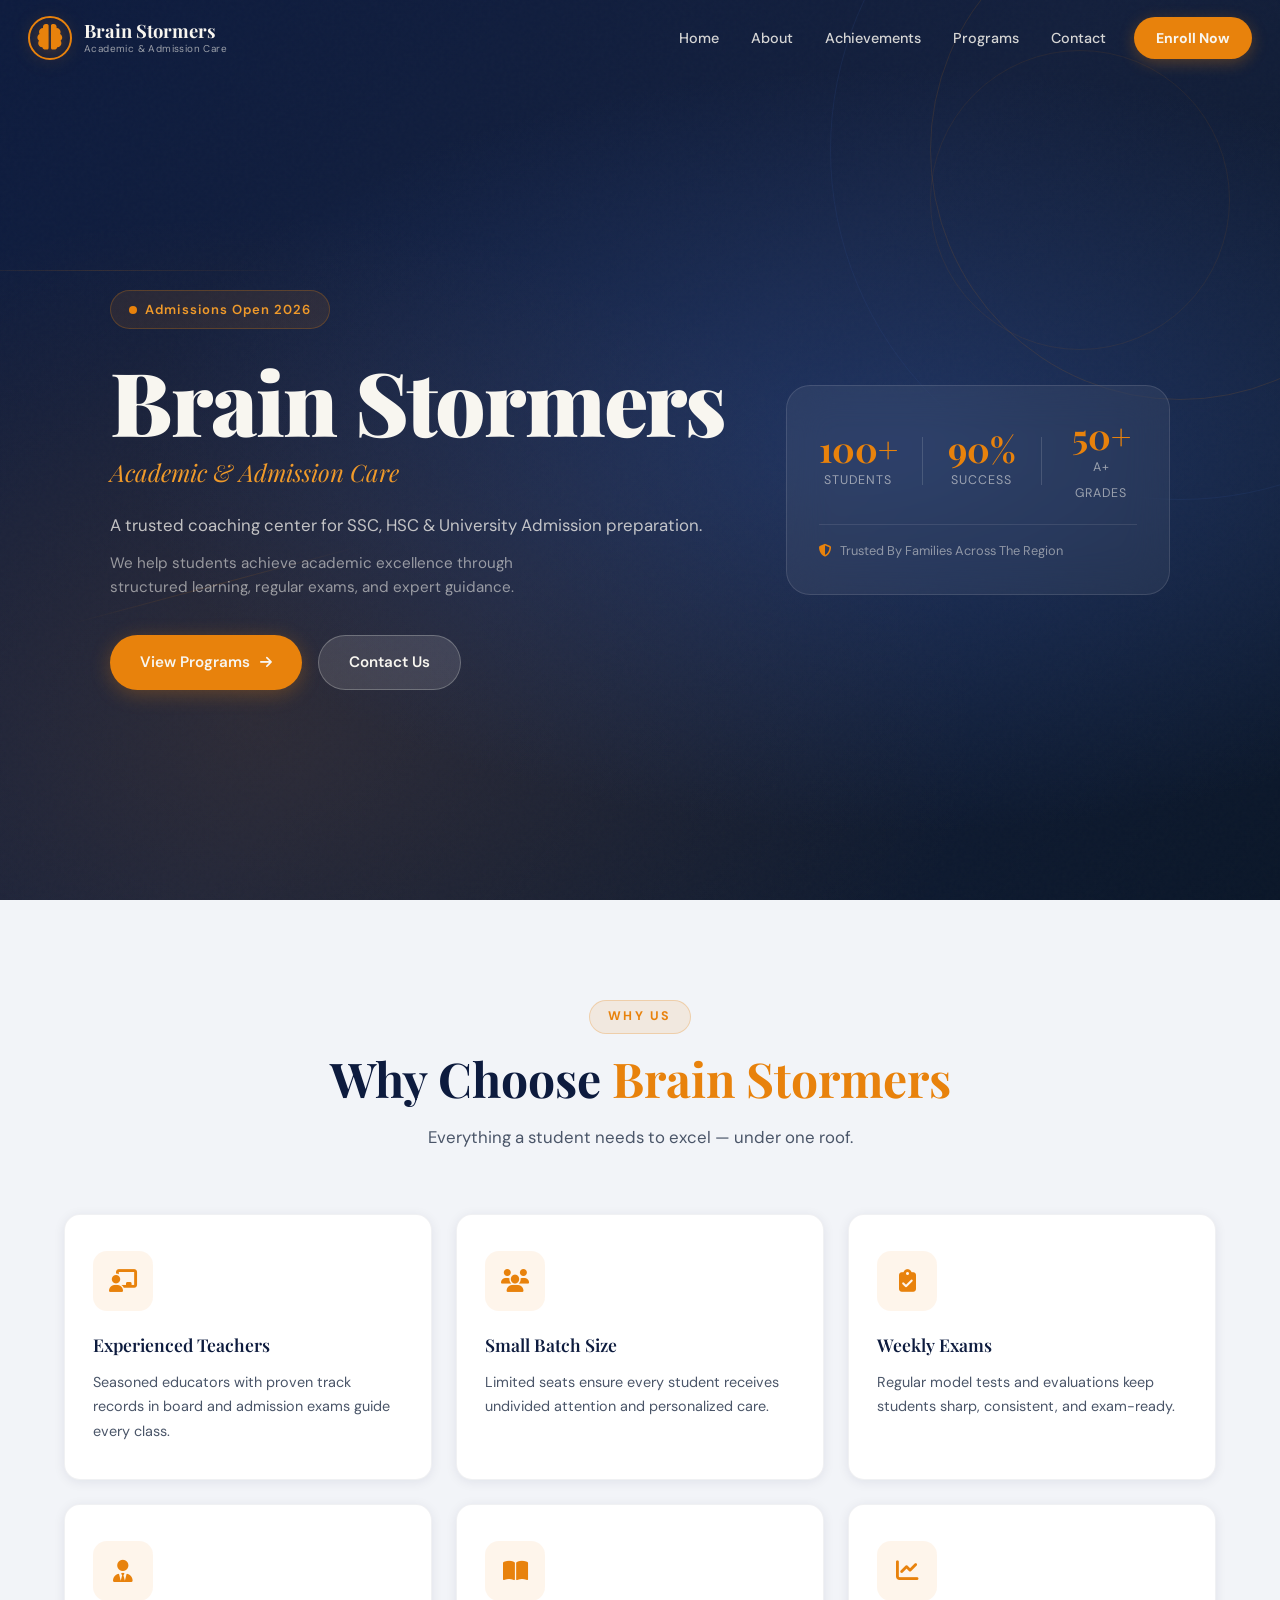
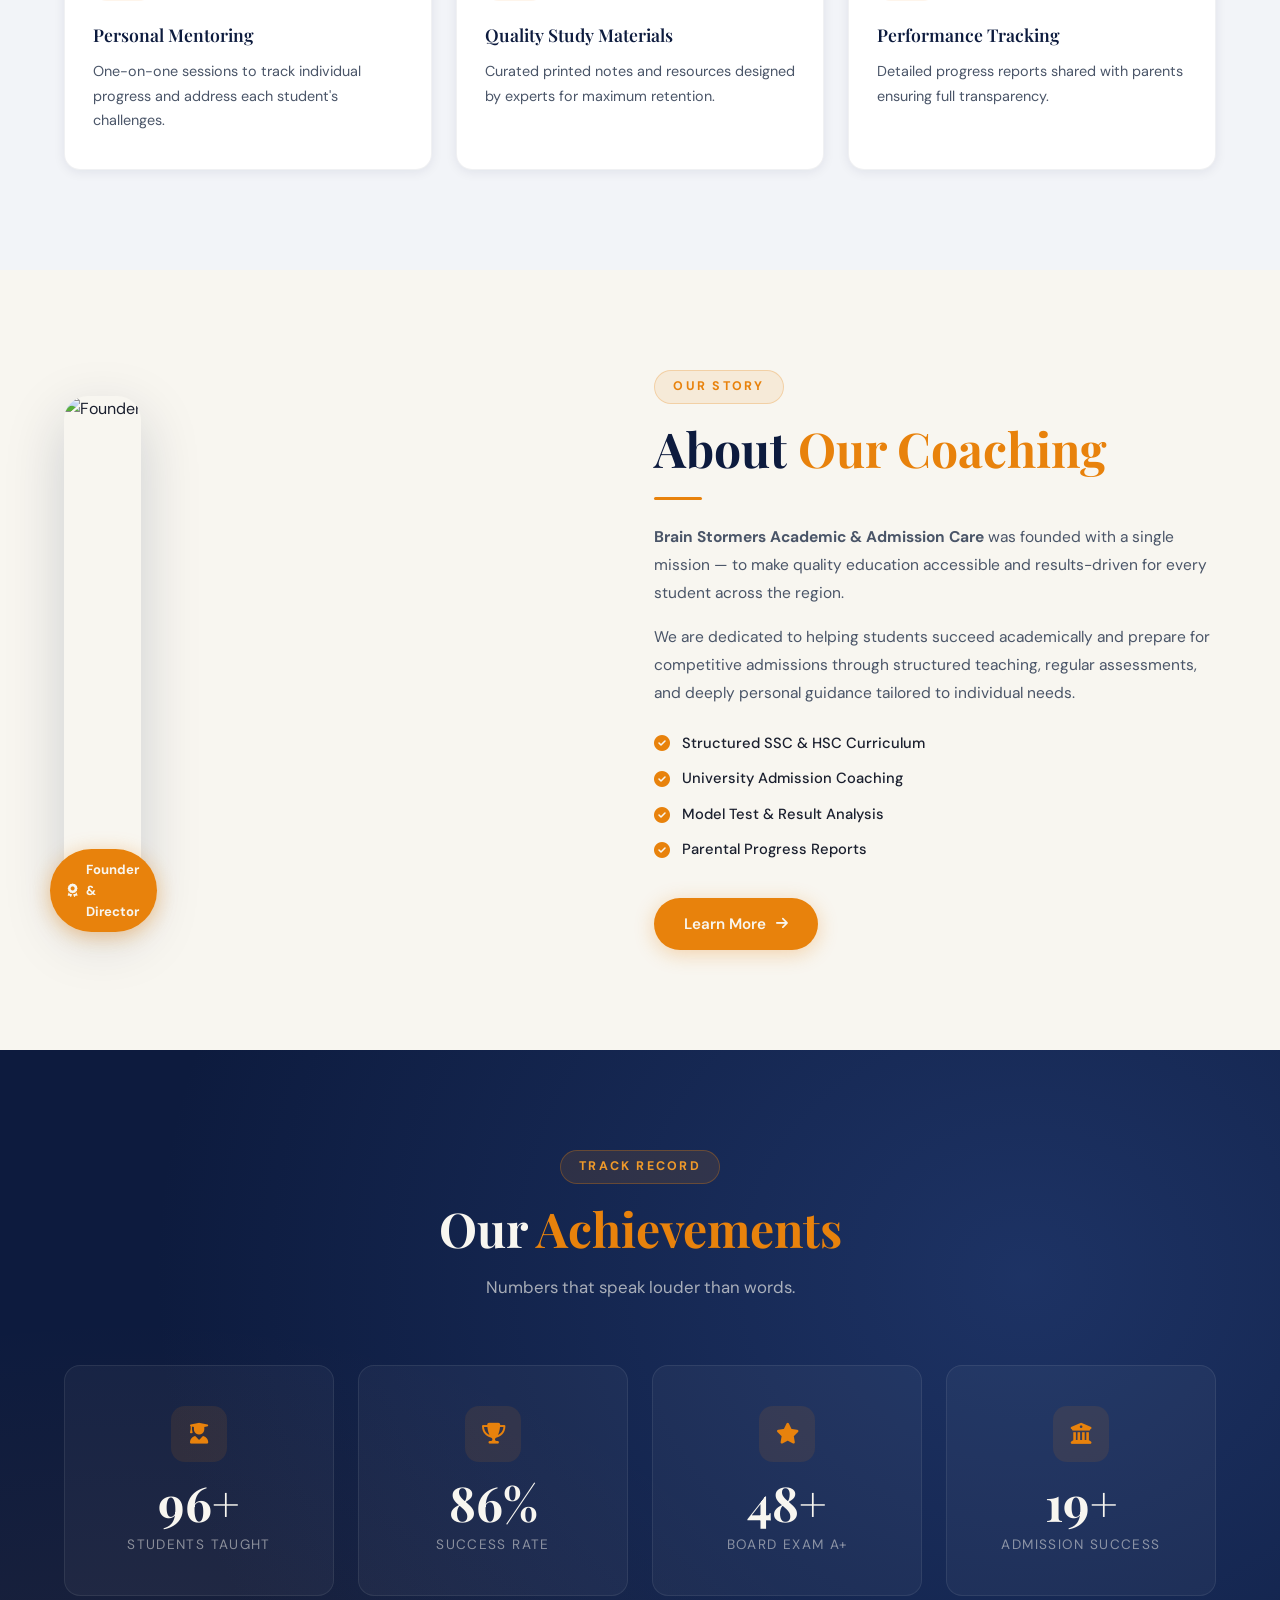
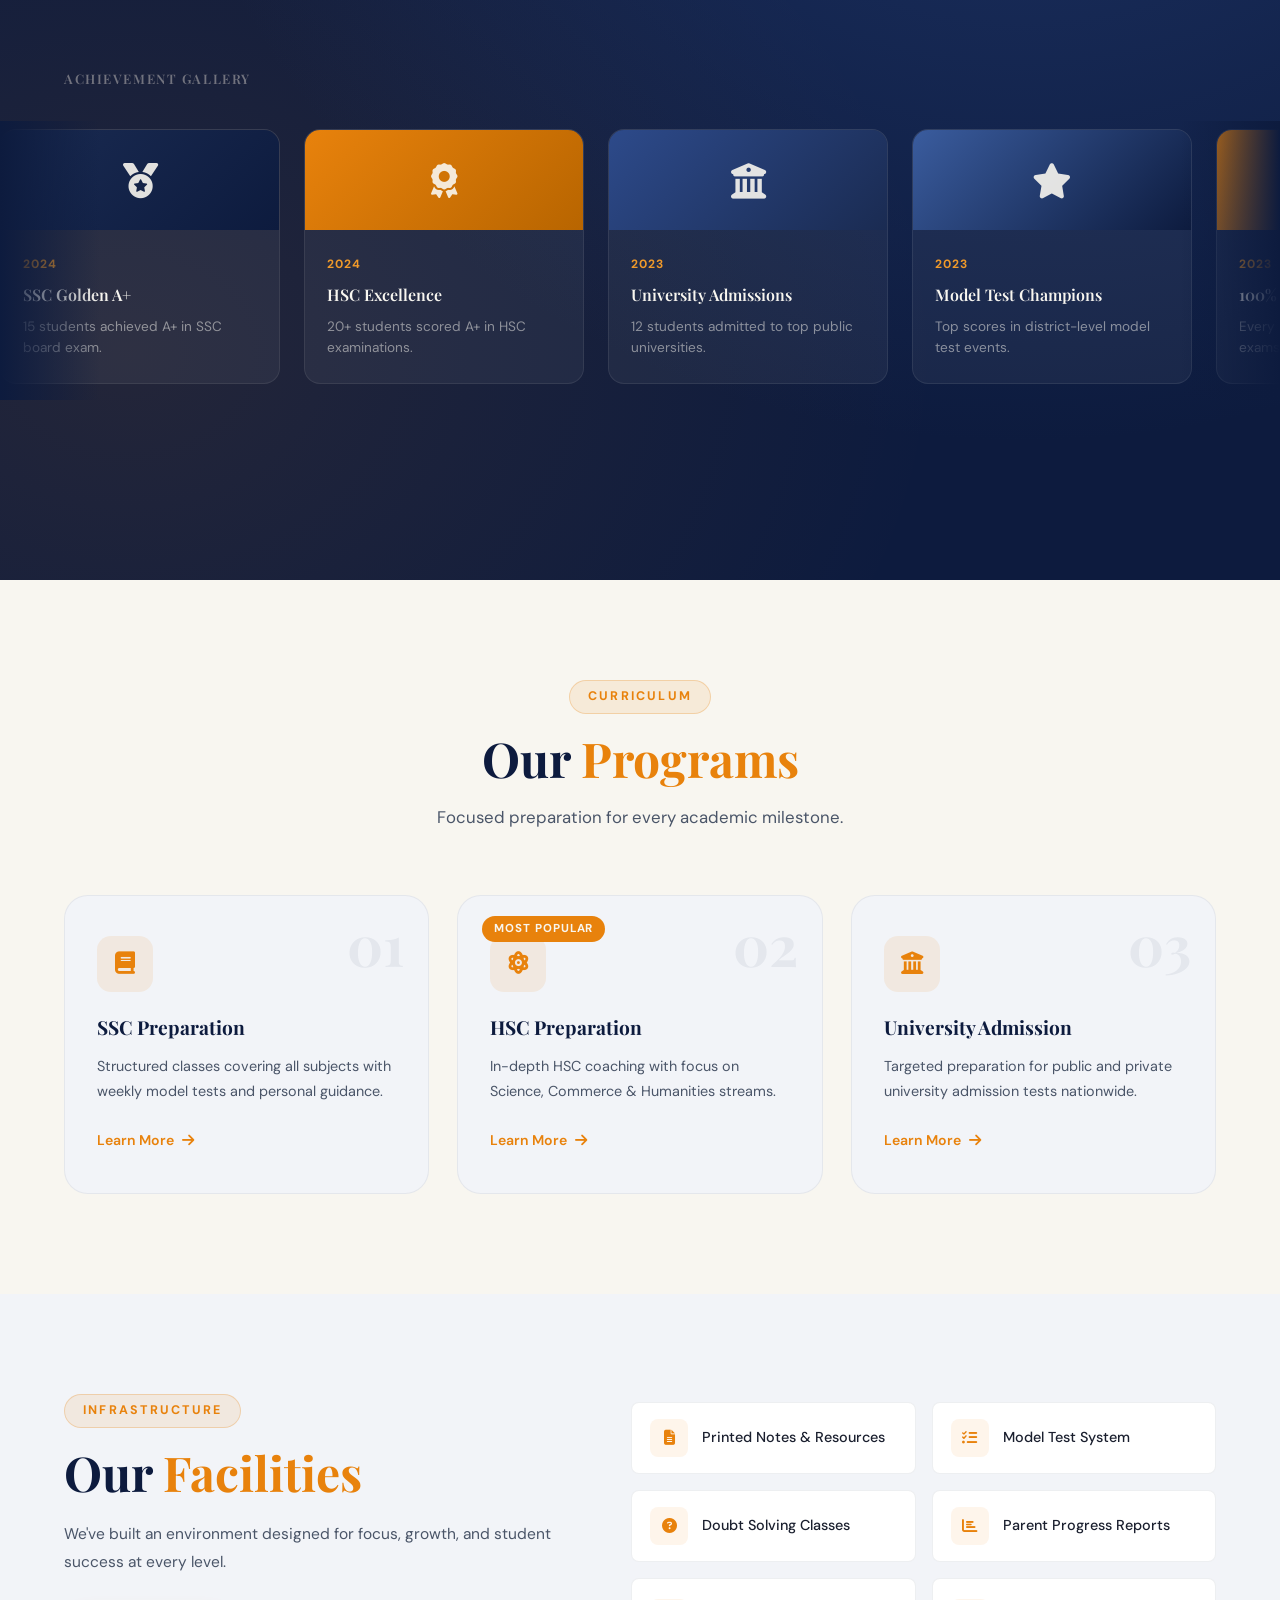
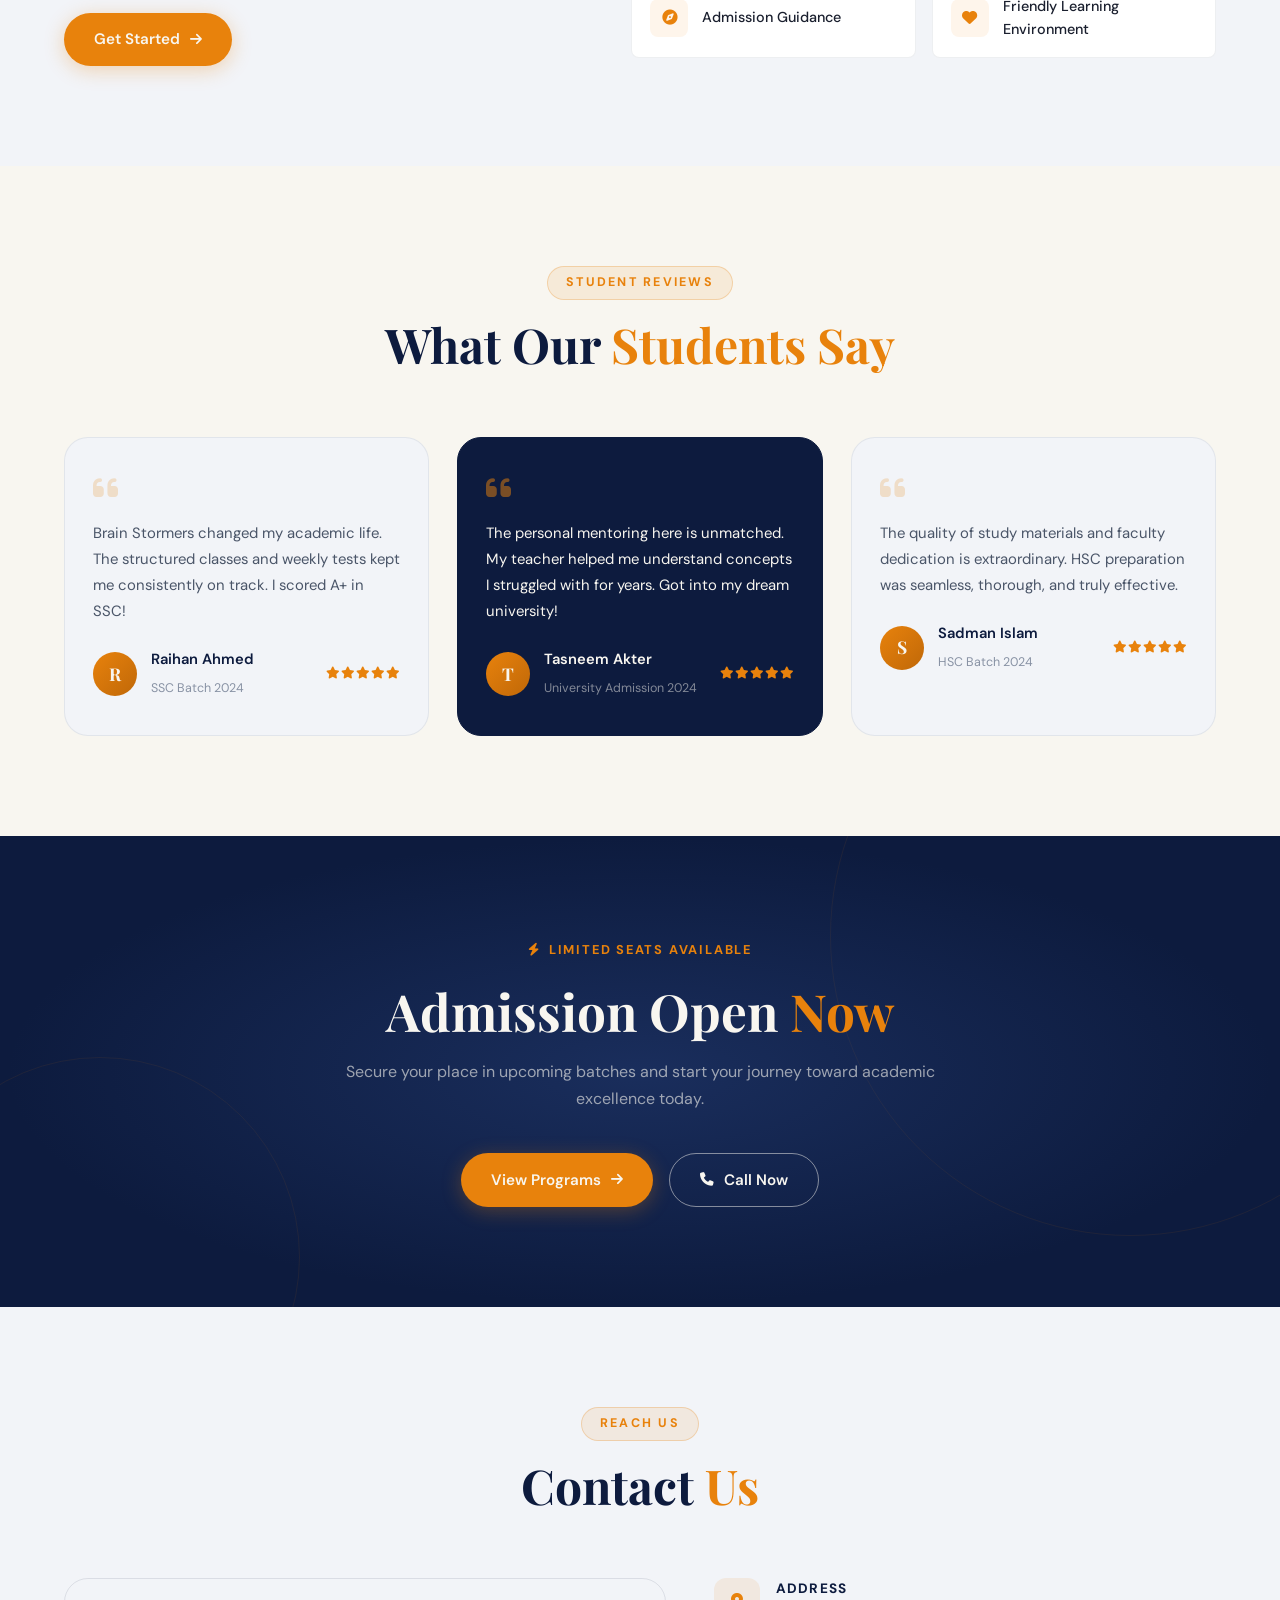
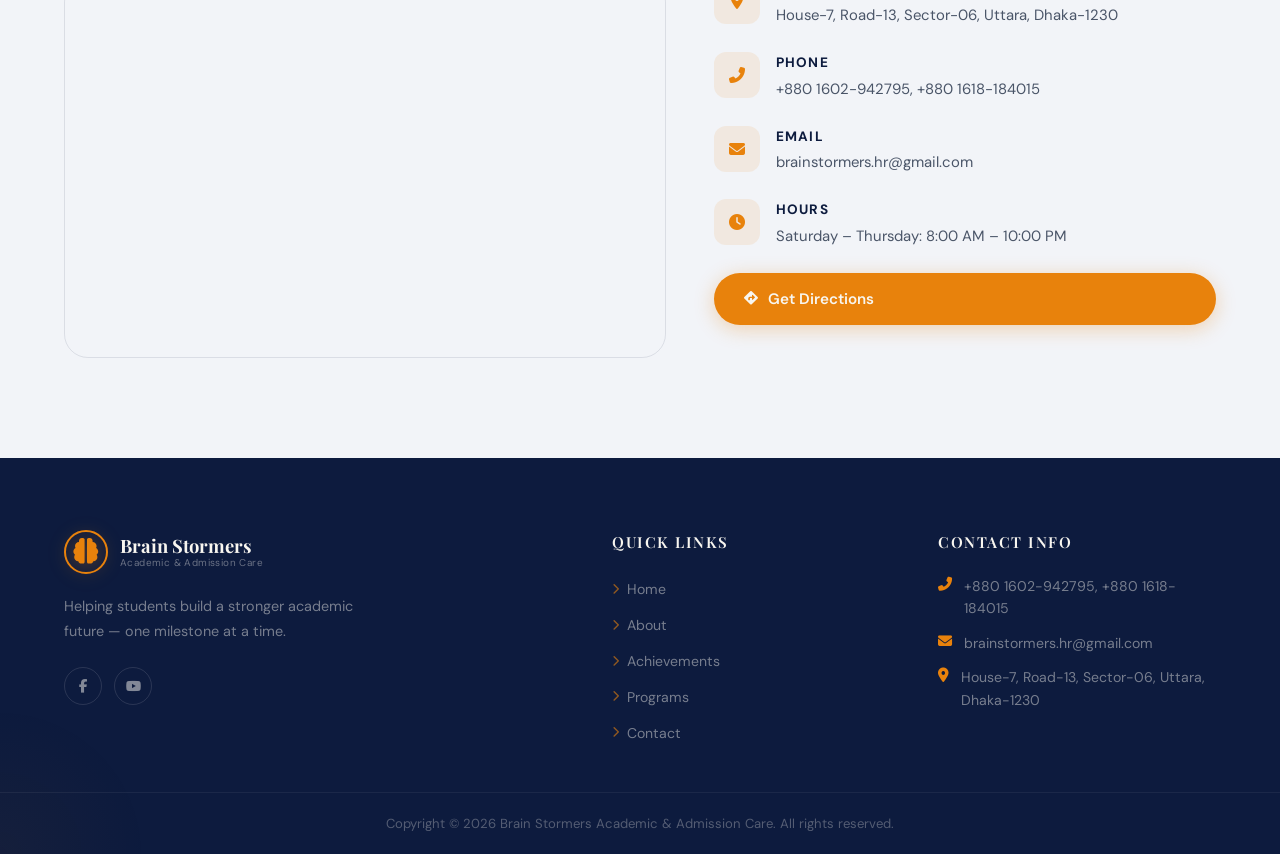
==== commit ae6fdc00: "Finally🔥" ====
--- a/index.html
+++ b/index.html
@@ -796,14 +796,14 @@
               <div class="cd-icon"><i class="fas fa-envelope"></i></div>
               <div class="cd-text">
                 <h4>Email</h4>
-                <p>info@brainstormers.edu.bd</p>
+                <p>brainstormers.hr@gmail.com</p>
               </div>
             </div>
             <div class="cd-item">
               <div class="cd-icon"><i class="fas fa-clock"></i></div>
               <div class="cd-text">
                 <h4>Hours</h4>
-                <p>Saturday – Thursday: 8:00 AM – 8:00 PM</p>
+                <p>Saturday – Thursday: 8:00 AM – 10:00 PM</p>
               </div>
             </div>
             <a
@@ -906,7 +906,7 @@
             </div>
             <div class="fci">
               <i class="fas fa-envelope"></i
-              ><span>info@brainstormers.edu.bd</span>
+              ><span>brainstormers.hr@gmail.com</span>
             </div>
             <div class="fci">
               <i class="fas fa-map-marker-alt"></i
--- a/style.css
+++ b/style.css
@@ -2073,7 +2073,7 @@
 }
 
 /* Tablet */
-@media (max-width: 768px) {
+@media (max-width: 991px) {
   .hamburger {
     display: flex;
   }
@@ -2118,7 +2118,9 @@
     justify-content: center;
     padding: 14px 24px;
   }
-
+}
+
+@media (max-width: 768px) {
   .section-pad {
     padding: 72px 0;
   }
